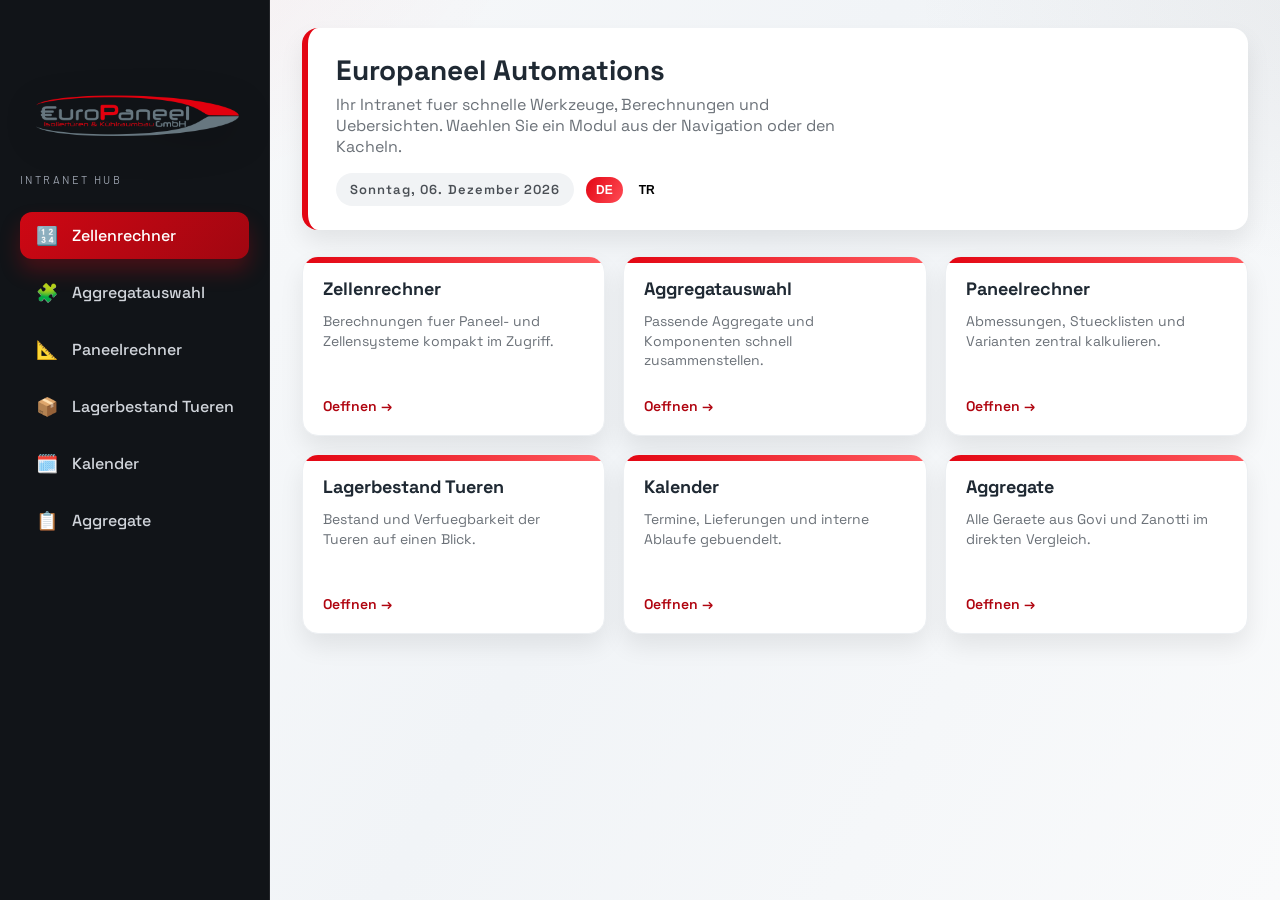
==== index.html @ 08177c03 "Update Turkish label for cold room" ====
<!DOCTYPE html>
<html lang="de">
<head>
  <meta charset="UTF-8" />
  <meta name="viewport" content="width=device-width, initial-scale=1.0" />
  <title>Europaneel Automations Intranet</title>
  <link rel="icon" type="image/png" href="logo.png" />
  <link rel="apple-touch-icon" href="logo.png" />
  <link href="https://fonts.googleapis.com/css2?family=Barlow:wght@300;400;500;600;700;800&family=Space+Grotesk:wght@400;500;600;700&display=swap" rel="stylesheet" />
  <style>
    :root {
      --red: #e30613;
      --red-dark: #b00510;
      --graphite: #4a4f55;
      --steel: #6b7178;
      --paper: #f6f7f9;
      --white: #ffffff;
      --shadow: 0 12px 24px rgba(0, 0, 0, 0.08);
      --radius: 16px;
    }

    * { box-sizing: border-box; }
    html, body { height: 100%; }
    body {
      margin: 0;
      font-family: "Space Grotesk", "Barlow", sans-serif;
      color: var(--graphite);
      background:
        radial-gradient(1200px 600px at -10% -10%, rgba(227, 6, 19, 0.08), transparent 55%),
        radial-gradient(900px 500px at 110% 0%, rgba(74, 79, 85, 0.08), transparent 55%),
        linear-gradient(120deg, #f9fafb 0%, #f1f4f7 50%, #f9fafb 100%);
      display: flex;
      overflow: hidden;
    }

    .shell {
      display: grid;
      grid-template-columns: 270px 1fr;
      width: 100%;
      height: 100%;
    }

    .sidebar {
      background: #111418;
      color: #d1d5db;
      padding: 28px 20px;
      display: flex;
      flex-direction: column;
      gap: 26px;
      position: relative;
      overflow-y: auto;
      border-right: 1px solid rgba(255, 255, 255, 0.08);
    }

    .brand {
      display: flex;
      flex-direction: column;
      gap: 14px;
      align-items: flex-start;
    }

    .brand img {
      max-width: 100%;
      height: auto;
      filter: drop-shadow(0 8px 18px rgba(0, 0, 0, 0.25));
    }

    .brand small {
      font-family: "Barlow", sans-serif;
      letter-spacing: 0.22em;
      text-transform: uppercase;
      color: #9ca3af;
      font-size: 11px;
    }

    .nav {
      display: flex;
      flex-direction: column;
      gap: 10px;
    }

    .nav .nav-link {
      all: unset;
      cursor: pointer;
      padding: 12px 14px;
      border-radius: 12px;
      display: flex;
      align-items: center;
      gap: 12px;
      background: transparent;
      transition: background 0.2s ease, color 0.2s ease, transform 0.2s ease;
      font-weight: 500;
    }

    .nav .nav-link:hover {
      background: rgba(255, 255, 255, 0.08);
      color: #f3f4f6;
      transform: translateX(4px);
    }

    .nav .nav-link.active {
      background: linear-gradient(135deg, rgba(227, 6, 19, 0.9), rgba(176, 5, 16, 0.9));
      color: #ffffff;
      box-shadow: 0 12px 20px rgba(227, 6, 19, 0.25);
    }

    .nav .icon {
      font-size: 18px;
      width: 26px;
      display: inline-flex;
      justify-content: center;
    }

    .main {
      padding: 28px 32px;
      overflow: auto;
      position: relative;
      animation: fadeIn 0.5s ease-out;
    }

    .hero {
      background: var(--white);
      padding: 24px 28px;
      border-radius: var(--radius);
      box-shadow: var(--shadow);
      display: flex;
      flex-wrap: wrap;
      justify-content: space-between;
      align-items: center;
      gap: 16px;
      border-left: 6px solid var(--red);
    }
    .hero-actions {
      display: flex;
      align-items: center;
      gap: 12px;
    }

    .hero h1 {
      margin: 0 0 6px;
      font-size: 28px;
      color: #1f2933;
    }

    .hero p {
      margin: 0;
      color: var(--steel);
      max-width: 540px;
    }

    .hero .date {
      background: #f1f3f5;
      padding: 8px 14px;
      border-radius: 999px;
      font-size: 13px;
      font-weight: 600;
      letter-spacing: 0.08em;
      color: var(--graphite);
    }
    .lang-switch {
      display: inline-flex;
      gap: 6px;
    }
    .lang-btn {
      border: 1px solid var(--border);
      background: #fff;
      border-radius: 999px;
      padding: 6px 10px;
      font-size: 12px;
      font-weight: 700;
      cursor: pointer;
    }
    .lang-btn.active {
      background: linear-gradient(120deg, var(--red), #ff4b55);
      color: #fff;
      border-color: transparent;
    }

    .grid {
      margin-top: 26px;
      display: grid;
      grid-template-columns: repeat(auto-fit, minmax(230px, 1fr));
      gap: 18px;
    }

    .card {
      background: var(--white);
      padding: 20px;
      border-radius: var(--radius);
      box-shadow: var(--shadow);
      border: 1px solid #eceff2;
      display: flex;
      flex-direction: column;
      gap: 12px;
      cursor: pointer;
      position: relative;
      overflow: hidden;
      min-height: 180px;
      animation: riseIn 0.5s ease-out forwards;
      opacity: 0;
      text-decoration: none;
      color: inherit;
    }

    .card:nth-child(1) { animation-delay: 0.05s; }
    .card:nth-child(2) { animation-delay: 0.12s; }
    .card:nth-child(3) { animation-delay: 0.19s; }
    .card:nth-child(4) { animation-delay: 0.26s; }
      .card:nth-child(5) { animation-delay: 0.33s; }
      .card:nth-child(6) { animation-delay: 0.4s; }

    .card::after {
      content: "";
      position: absolute;
      top: 0;
      left: 0;
      width: 100%;
      height: 6px;
      background: linear-gradient(90deg, var(--red), #ff5a5f);
    }

    .card h3 {
      margin: 0;
      color: #1f2933;
      font-size: 18px;
    }

    .card p {
      margin: 0;
      color: var(--steel);
      line-height: 1.4;
      font-size: 14px;
    }

    .card .cta {
      margin-top: auto;
      display: inline-flex;
      align-items: center;
      gap: 8px;
      color: var(--red-dark);
      font-weight: 600;
      font-size: 14px;
    }


    @keyframes fadeIn {
      from { opacity: 0; transform: translateY(10px); }
      to { opacity: 1; transform: translateY(0); }
    }

    @keyframes riseIn {
      from { opacity: 0; transform: translateY(12px); }
      to { opacity: 1; transform: translateY(0); }
    }

    @media (max-width: 900px) {
      .shell { grid-template-columns: 1fr; }
      .sidebar {
        flex-direction: row;
        flex-wrap: nowrap;
        align-items: center;
        gap: 12px;
        padding: 14px 16px;
        overflow-x: auto;
        border-right: none;
        border-bottom: 1px solid rgba(255, 255, 255, 0.08);
      }
      .brand {
        flex: 0 0 auto;
        min-width: 160px;
      }
      .brand img { max-height: 48px; }
      .nav {
        flex-direction: row;
        flex-wrap: nowrap;
        gap: 8px;
        overflow-x: auto;
      }
      .nav .nav-link {
        flex: 0 0 auto;
        padding: 10px 12px;
        border-radius: 999px;
        background: rgba(255, 255, 255, 0.05);
      }
      .main { padding: 16px; }
      .hero { padding: 18px; gap: 12px; }
      .hero h1 { font-size: 22px; }
      .hero-actions { width: 100%; justify-content: space-between; }
      .grid { gap: 14px; }
      .card { min-height: 160px; }
    }

    @media (max-width: 520px) {
      .sidebar { padding: 12px; }
      .brand small { display: none; }
      .hero-actions { flex-direction: column; align-items: flex-start; gap: 8px; }
      .lang-switch { width: 100%; }
      .lang-btn { flex: 1; text-align: center; }
      .card { padding: 16px; }
    }
  </style>
</head>
<body>
  <div class="shell">
    <aside class="sidebar">
      <div class="brand">
        <img src="logo.png" alt="Europaneel GmbH" />
        <small data-i18n="brand_subtitle">Intranet Hub</small>
      </div>
      <nav class="nav">
        <a class="nav-link active" href="zellenrechner.html">
          <span class="icon">🔢</span>
          <span data-i18n="nav_zellen">Zellenrechner</span>
        </a>
        <a class="nav-link" href="aggregatauswahl.html">
          <span class="icon">🧩</span>
          <span data-i18n="nav_aggr">Aggregatauswahl</span>
        </a>
        <a class="nav-link" href="paneelrechner.html">
          <span class="icon">📐</span>
          <span data-i18n="nav_paneel">Paneelrechner</span>
        </a>
        <a class="nav-link" href="lagerbestand_tueren.html">
          <span class="icon">📦</span>
          <span data-i18n="nav_lager">Lagerbestand Tueren</span>
        </a>
        <a class="nav-link" href="kalender.html">
          <span class="icon">🗓️</span>
          <span data-i18n="nav_kalender">Kalender</span>
        </a>
        <a class="nav-link" href="aggregate.html">
          <span class="icon">📋</span>
          <span data-i18n="nav_aggregate">Aggregate</span>
        </a>
      </nav>
    </aside>

    <main class="main">
      <section class="hero">
        <div>
          <h1 data-i18n="hero_title">Europaneel Automations</h1>
          <p data-i18n="hero_desc">Ihr Intranet fuer schnelle Werkzeuge, Berechnungen und Uebersichten. Waehlen Sie ein Modul aus der Navigation oder den Kacheln.</p>
        </div>
        <div class="hero-actions">
          <div class="date" id="today">--</div>
          <div class="lang-switch" role="group" aria-label="Sprache">
            <button class="lang-btn" data-lang="de">DE</button>
            <button class="lang-btn" data-lang="tr">TR</button>
          </div>
        </div>
      </section>

      <section class="grid">
        <a class="card" href="zellenrechner.html">
          <h3 data-i18n="card_zellen_title">Zellenrechner</h3>
          <p data-i18n="card_zellen_desc">Berechnungen fuer Paneel- und Zellensysteme kompakt im Zugriff.</p>
          <span class="cta" data-i18n="cta_open">Oeffnen →</span>
        </a>
        <a class="card" href="aggregatauswahl.html">
          <h3 data-i18n="card_aggr_title">Aggregatauswahl</h3>
          <p data-i18n="card_aggr_desc">Passende Aggregate und Komponenten schnell zusammenstellen.</p>
          <span class="cta" data-i18n="cta_open">Oeffnen →</span>
        </a>
        <a class="card" href="paneelrechner.html">
          <h3 data-i18n="card_paneel_title">Paneelrechner</h3>
          <p data-i18n="card_paneel_desc">Abmessungen, Stuecklisten und Varianten zentral kalkulieren.</p>
          <span class="cta" data-i18n="cta_open">Oeffnen →</span>
        </a>
        <a class="card" href="lagerbestand_tueren.html">
          <h3 data-i18n="card_lager_title">Lagerbestand Tueren</h3>
          <p data-i18n="card_lager_desc">Bestand und Verfuegbarkeit der Tueren auf einen Blick.</p>
          <span class="cta" data-i18n="cta_open">Oeffnen →</span>
        </a>
        <a class="card" href="kalender.html">
          <h3 data-i18n="card_kal_title">Kalender</h3>
          <p data-i18n="card_kal_desc">Termine, Lieferungen und interne Ablaufe gebuendelt.</p>
          <span class="cta" data-i18n="cta_open">Oeffnen →</span>
        </a>
        <a class="card" href="aggregate.html">
          <h3 data-i18n="card_all_title">Aggregate</h3>
          <p data-i18n="card_all_desc">Alle Geraete aus Govi und Zanotti im direkten Vergleich.</p>
          <span class="cta" data-i18n="cta_open">Oeffnen →</span>
        </a>
      </section>
    </main>
  </div>

  <script>
    const today = new Date();
    const format = today.toLocaleDateString("de-DE", {
      weekday: "long",
      day: "2-digit",
      month: "long",
      year: "numeric"
    });
    document.getElementById("today").textContent = format;

    const translations = {
      de: {
        title: "Europaneel Automations",
        brand_subtitle: "Intranet Hub",
        hero_title: "Europaneel Automations",
        hero_desc: "Ihr Intranet fuer schnelle Werkzeuge, Berechnungen und Uebersichten. Waehlen Sie ein Modul aus der Navigation oder den Kacheln.",
        nav_zellen: "Zellenrechner",
        nav_aggr: "Aggregatauswahl",
        nav_paneel: "Paneelrechner",
        nav_lager: "Lagerbestand Tueren",
        nav_kalender: "Kalender",
        nav_aggregate: "Aggregate",
        card_zellen_title: "Zellenrechner",
        card_zellen_desc: "Berechnungen fuer Paneel- und Zellensysteme kompakt im Zugriff.",
        card_aggr_title: "Aggregatauswahl",
        card_aggr_desc: "Passende Aggregate und Komponenten schnell zusammenstellen.",
        card_paneel_title: "Paneelrechner",
        card_paneel_desc: "Abmessungen, Stuecklisten und Varianten zentral kalkulieren.",
        card_lager_title: "Lagerbestand Tueren",
        card_lager_desc: "Bestand und Verfuegbarkeit der Tueren auf einen Blick.",
        card_kal_title: "Kalender",
        card_kal_desc: "Termine, Lieferungen und interne Ablaufe gebuendelt.",
        card_all_title: "Aggregate",
        card_all_desc: "Alle Geraete aus Govi und Zanotti im direkten Vergleich.",
        cta_open: "Oeffnen →"
      },
      tr: {
        title: "Europaneel Automations",
        brand_subtitle: "Intranet Merkezi",
        hero_title: "Europaneel Automations",
        hero_desc: "Hizli araclar, hesaplamalar ve genel bakislar icin intranet. Modulu menuden veya kartlardan secin.",
        nav_zellen: "Soguk Oda Hesaplama",
        nav_aggr: "Agrega Secimi",
        nav_paneel: "Panel Hesaplayici",
        nav_lager: "Kapi Stogu",
        nav_kalender: "Takvim",
        nav_aggregate: "Agregalar",
        card_zellen_title: "Soguk Oda Hesaplama",
        card_zellen_desc: "Panel ve hucre sistemleri icin hizli hesaplama.",
        card_aggr_title: "Agrega Secimi",
        card_aggr_desc: "Uygun agregalari ve bilesenleri hizlica secin.",
        card_paneel_title: "Panel Hesaplayici",
        card_paneel_desc: "Olculer, listeler ve varyantlar icin hesaplama.",
        card_lager_title: "Kapi Stogu",
        card_lager_desc: "Kapilarin stok ve uygunluk durumu.",
        card_kal_title: "Takvim",
        card_kal_desc: "Tarih, teslimat ve is akislari tek yerde.",
        card_all_title: "Agregalar",
        card_all_desc: "Govi ve Zanotti cihazlarinin karsilastirmasi.",
        cta_open: "Ac →"
      }
    };

    function applyLanguage(lang) {
      const dict = translations[lang] || translations.de;
      document.documentElement.lang = lang === "tr" ? "tr" : "de";
      document.title = dict.title;
      document.querySelectorAll("[data-i18n]").forEach((el) => {
        const key = el.getAttribute("data-i18n");
        if (dict[key]) el.textContent = dict[key];
      });
      document.querySelectorAll(".lang-btn").forEach((btn) => {
        btn.classList.toggle("active", btn.dataset.lang === lang);
      });
      localStorage.setItem("europaneel_lang", lang);
    }

    const savedLang = localStorage.getItem("europaneel_lang") || "de";
    applyLanguage(savedLang);
    document.querySelectorAll(".lang-btn").forEach((btn) => {
      btn.addEventListener("click", () => applyLanguage(btn.dataset.lang));
    });

  </script>
</body>
</html>
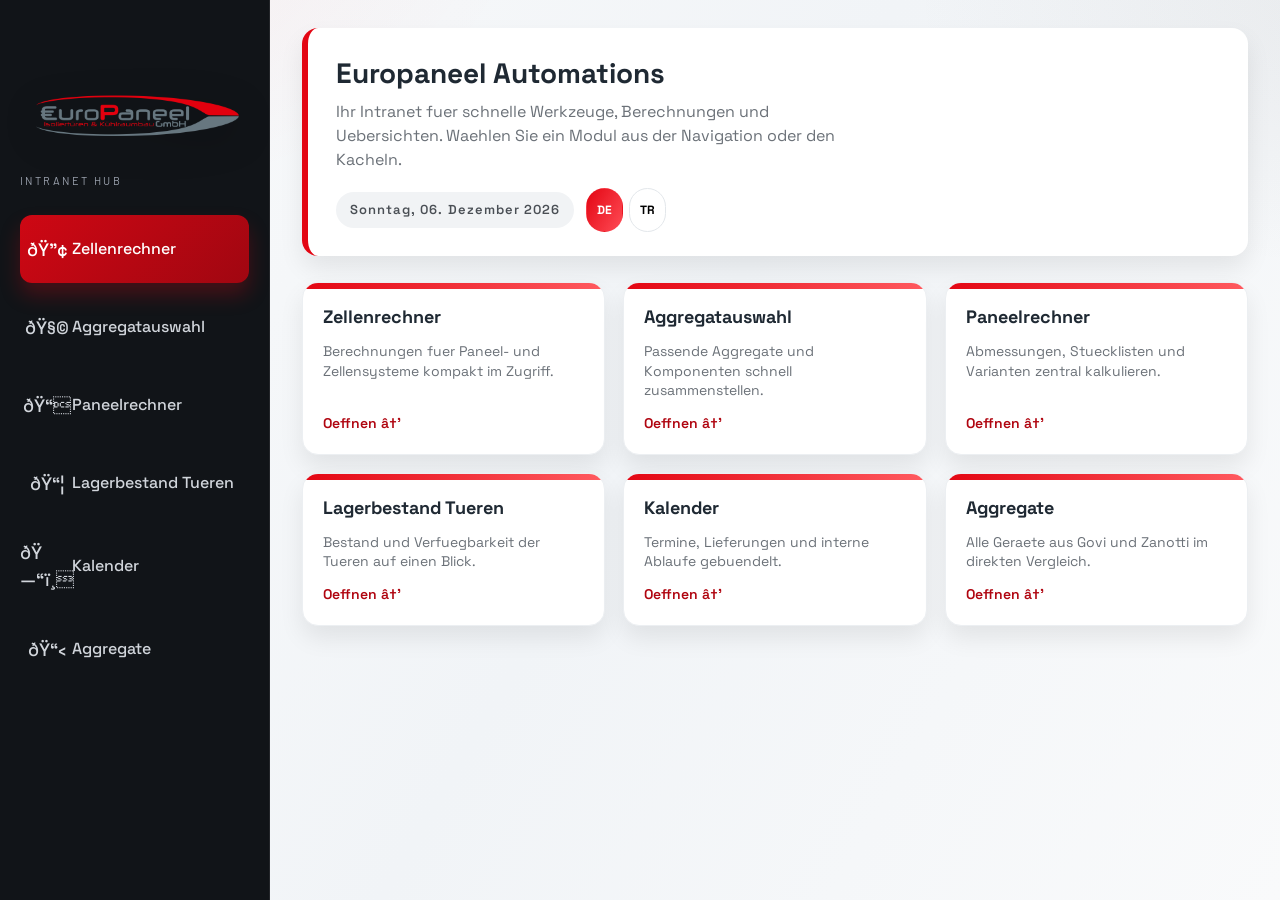
==== commit dc1cd9ba: "Improve mobile UI across pages" ====
--- a/index.html
+++ b/index.html
@@ -1,4 +1,4 @@
-<!DOCTYPE html>
+﻿<!DOCTYPE html>
 <html lang="de">
 <head>
   <meta charset="UTF-8" />
@@ -298,7 +298,36 @@
       .lang-btn { flex: 1; text-align: center; }
       .card { padding: 16px; }
     }
-  </style>
+  
+    /* mobile-modern */
+    :root {
+      --border: #e3e7eb;
+      --radius-lg: 20px;
+      --shadow-soft: 0 8px 20px rgba(15, 23, 42, 0.08);
+    }
+    body {
+      line-height: 1.5;
+      -webkit-font-smoothing: antialiased;
+      text-rendering: optimizeLegibility;
+    }
+    a, button { font-family: inherit; }
+    .nav .nav-link, .card, .lang-btn { min-height: 44px; }
+    @media (hover: none) {
+      .nav .nav-link:hover { transform: none; }
+      .card:hover { transform: none; }
+    }
+    @media (max-width: 900px) {
+      body { overflow: auto; }
+      .shell { height: auto; min-height: 100vh; }
+      .main { overflow: visible; }
+      .sidebar { position: sticky; top: 0; z-index: 5; backdrop-filter: blur(10px); }
+    }
+    @media (max-width: 720px) {
+      .hero { border-left: 0; border-top: 6px solid var(--red); }
+      .hero-actions { width: 100%; flex-wrap: wrap; }
+      .grid { grid-template-columns: 1fr; }
+      .card { min-height: auto; }
+    }  </style>
 </head>
 <body>
   <div class="shell">
@@ -309,27 +338,27 @@
       </div>
       <nav class="nav">
         <a class="nav-link active" href="zellenrechner.html">
-          <span class="icon">🔢</span>
+          <span class="icon">ðŸ”¢</span>
           <span data-i18n="nav_zellen">Zellenrechner</span>
         </a>
         <a class="nav-link" href="aggregatauswahl.html">
-          <span class="icon">🧩</span>
+          <span class="icon">ðŸ§©</span>
           <span data-i18n="nav_aggr">Aggregatauswahl</span>
         </a>
         <a class="nav-link" href="paneelrechner.html">
-          <span class="icon">📐</span>
+          <span class="icon">ðŸ“</span>
           <span data-i18n="nav_paneel">Paneelrechner</span>
         </a>
         <a class="nav-link" href="lagerbestand_tueren.html">
-          <span class="icon">📦</span>
+          <span class="icon">ðŸ“¦</span>
           <span data-i18n="nav_lager">Lagerbestand Tueren</span>
         </a>
         <a class="nav-link" href="kalender.html">
-          <span class="icon">🗓️</span>
+          <span class="icon">ðŸ—“ï¸</span>
           <span data-i18n="nav_kalender">Kalender</span>
         </a>
         <a class="nav-link" href="aggregate.html">
-          <span class="icon">📋</span>
+          <span class="icon">ðŸ“‹</span>
           <span data-i18n="nav_aggregate">Aggregate</span>
         </a>
       </nav>
@@ -354,32 +383,32 @@
         <a class="card" href="zellenrechner.html">
           <h3 data-i18n="card_zellen_title">Zellenrechner</h3>
           <p data-i18n="card_zellen_desc">Berechnungen fuer Paneel- und Zellensysteme kompakt im Zugriff.</p>
-          <span class="cta" data-i18n="cta_open">Oeffnen →</span>
+          <span class="cta" data-i18n="cta_open">Oeffnen â†’</span>
         </a>
         <a class="card" href="aggregatauswahl.html">
           <h3 data-i18n="card_aggr_title">Aggregatauswahl</h3>
           <p data-i18n="card_aggr_desc">Passende Aggregate und Komponenten schnell zusammenstellen.</p>
-          <span class="cta" data-i18n="cta_open">Oeffnen →</span>
+          <span class="cta" data-i18n="cta_open">Oeffnen â†’</span>
         </a>
         <a class="card" href="paneelrechner.html">
           <h3 data-i18n="card_paneel_title">Paneelrechner</h3>
           <p data-i18n="card_paneel_desc">Abmessungen, Stuecklisten und Varianten zentral kalkulieren.</p>
-          <span class="cta" data-i18n="cta_open">Oeffnen →</span>
+          <span class="cta" data-i18n="cta_open">Oeffnen â†’</span>
         </a>
         <a class="card" href="lagerbestand_tueren.html">
           <h3 data-i18n="card_lager_title">Lagerbestand Tueren</h3>
           <p data-i18n="card_lager_desc">Bestand und Verfuegbarkeit der Tueren auf einen Blick.</p>
-          <span class="cta" data-i18n="cta_open">Oeffnen →</span>
+          <span class="cta" data-i18n="cta_open">Oeffnen â†’</span>
         </a>
         <a class="card" href="kalender.html">
           <h3 data-i18n="card_kal_title">Kalender</h3>
           <p data-i18n="card_kal_desc">Termine, Lieferungen und interne Ablaufe gebuendelt.</p>
-          <span class="cta" data-i18n="cta_open">Oeffnen →</span>
+          <span class="cta" data-i18n="cta_open">Oeffnen â†’</span>
         </a>
         <a class="card" href="aggregate.html">
           <h3 data-i18n="card_all_title">Aggregate</h3>
           <p data-i18n="card_all_desc">Alle Geraete aus Govi und Zanotti im direkten Vergleich.</p>
-          <span class="cta" data-i18n="cta_open">Oeffnen →</span>
+          <span class="cta" data-i18n="cta_open">Oeffnen â†’</span>
         </a>
       </section>
     </main>
@@ -419,7 +448,7 @@
         card_kal_desc: "Termine, Lieferungen und interne Ablaufe gebuendelt.",
         card_all_title: "Aggregate",
         card_all_desc: "Alle Geraete aus Govi und Zanotti im direkten Vergleich.",
-        cta_open: "Oeffnen →"
+        cta_open: "Oeffnen â†’"
       },
       tr: {
         title: "Europaneel Automations",
@@ -444,7 +473,7 @@
         card_kal_desc: "Tarih, teslimat ve is akislari tek yerde.",
         card_all_title: "Agregalar",
         card_all_desc: "Govi ve Zanotti cihazlarinin karsilastirmasi.",
-        cta_open: "Ac →"
+        cta_open: "Ac â†’"
       }
     };
 
@@ -471,3 +500,4 @@
   </script>
 </body>
 </html>
+
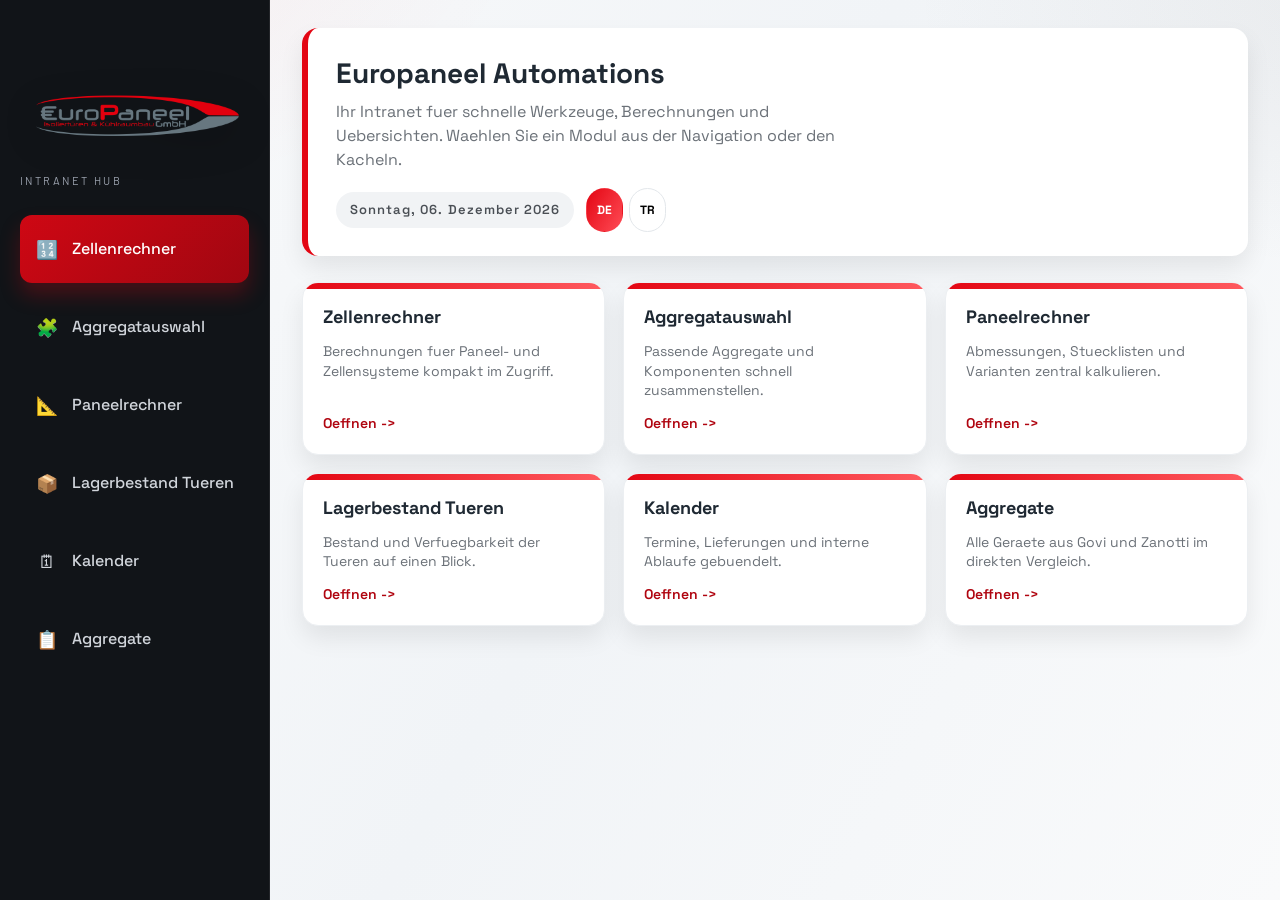
==== commit 9c426b3b: "Fix broken characters and icons" ====
--- a/index.html
+++ b/index.html
@@ -338,27 +338,27 @@
       </div>
       <nav class="nav">
         <a class="nav-link active" href="zellenrechner.html">
-          <span class="icon">ðŸ”¢</span>
+          <span class="icon">&#128290;</span>
           <span data-i18n="nav_zellen">Zellenrechner</span>
         </a>
         <a class="nav-link" href="aggregatauswahl.html">
-          <span class="icon">ðŸ§©</span>
+          <span class="icon">&#129513;</span>
           <span data-i18n="nav_aggr">Aggregatauswahl</span>
         </a>
         <a class="nav-link" href="paneelrechner.html">
-          <span class="icon">ðŸ“</span>
+          <span class="icon">&#128208;</span>
           <span data-i18n="nav_paneel">Paneelrechner</span>
         </a>
         <a class="nav-link" href="lagerbestand_tueren.html">
-          <span class="icon">ðŸ“¦</span>
+          <span class="icon">&#128230;</span>
           <span data-i18n="nav_lager">Lagerbestand Tueren</span>
         </a>
         <a class="nav-link" href="kalender.html">
-          <span class="icon">ðŸ—“ï¸</span>
+          <span class="icon">&#128467;</span>
           <span data-i18n="nav_kalender">Kalender</span>
         </a>
         <a class="nav-link" href="aggregate.html">
-          <span class="icon">ðŸ“‹</span>
+          <span class="icon">&#128203;</span>
           <span data-i18n="nav_aggregate">Aggregate</span>
         </a>
       </nav>
@@ -383,32 +383,32 @@
         <a class="card" href="zellenrechner.html">
           <h3 data-i18n="card_zellen_title">Zellenrechner</h3>
           <p data-i18n="card_zellen_desc">Berechnungen fuer Paneel- und Zellensysteme kompakt im Zugriff.</p>
-          <span class="cta" data-i18n="cta_open">Oeffnen â†’</span>
+          <span class="cta" data-i18n="cta_open">Oeffnen -></span>
         </a>
         <a class="card" href="aggregatauswahl.html">
           <h3 data-i18n="card_aggr_title">Aggregatauswahl</h3>
           <p data-i18n="card_aggr_desc">Passende Aggregate und Komponenten schnell zusammenstellen.</p>
-          <span class="cta" data-i18n="cta_open">Oeffnen â†’</span>
+          <span class="cta" data-i18n="cta_open">Oeffnen -></span>
         </a>
         <a class="card" href="paneelrechner.html">
           <h3 data-i18n="card_paneel_title">Paneelrechner</h3>
           <p data-i18n="card_paneel_desc">Abmessungen, Stuecklisten und Varianten zentral kalkulieren.</p>
-          <span class="cta" data-i18n="cta_open">Oeffnen â†’</span>
+          <span class="cta" data-i18n="cta_open">Oeffnen -></span>
         </a>
         <a class="card" href="lagerbestand_tueren.html">
           <h3 data-i18n="card_lager_title">Lagerbestand Tueren</h3>
           <p data-i18n="card_lager_desc">Bestand und Verfuegbarkeit der Tueren auf einen Blick.</p>
-          <span class="cta" data-i18n="cta_open">Oeffnen â†’</span>
+          <span class="cta" data-i18n="cta_open">Oeffnen -></span>
         </a>
         <a class="card" href="kalender.html">
           <h3 data-i18n="card_kal_title">Kalender</h3>
           <p data-i18n="card_kal_desc">Termine, Lieferungen und interne Ablaufe gebuendelt.</p>
-          <span class="cta" data-i18n="cta_open">Oeffnen â†’</span>
+          <span class="cta" data-i18n="cta_open">Oeffnen -></span>
         </a>
         <a class="card" href="aggregate.html">
           <h3 data-i18n="card_all_title">Aggregate</h3>
           <p data-i18n="card_all_desc">Alle Geraete aus Govi und Zanotti im direkten Vergleich.</p>
-          <span class="cta" data-i18n="cta_open">Oeffnen â†’</span>
+          <span class="cta" data-i18n="cta_open">Oeffnen -></span>
         </a>
       </section>
     </main>
@@ -448,7 +448,7 @@
         card_kal_desc: "Termine, Lieferungen und interne Ablaufe gebuendelt.",
         card_all_title: "Aggregate",
         card_all_desc: "Alle Geraete aus Govi und Zanotti im direkten Vergleich.",
-        cta_open: "Oeffnen â†’"
+        cta_open: "Oeffnen ->"
       },
       tr: {
         title: "Europaneel Automations",
@@ -473,7 +473,7 @@
         card_kal_desc: "Tarih, teslimat ve is akislari tek yerde.",
         card_all_title: "Agregalar",
         card_all_desc: "Govi ve Zanotti cihazlarinin karsilastirmasi.",
-        cta_open: "Ac â†’"
+        cta_open: "Ac ->"
       }
     };
 
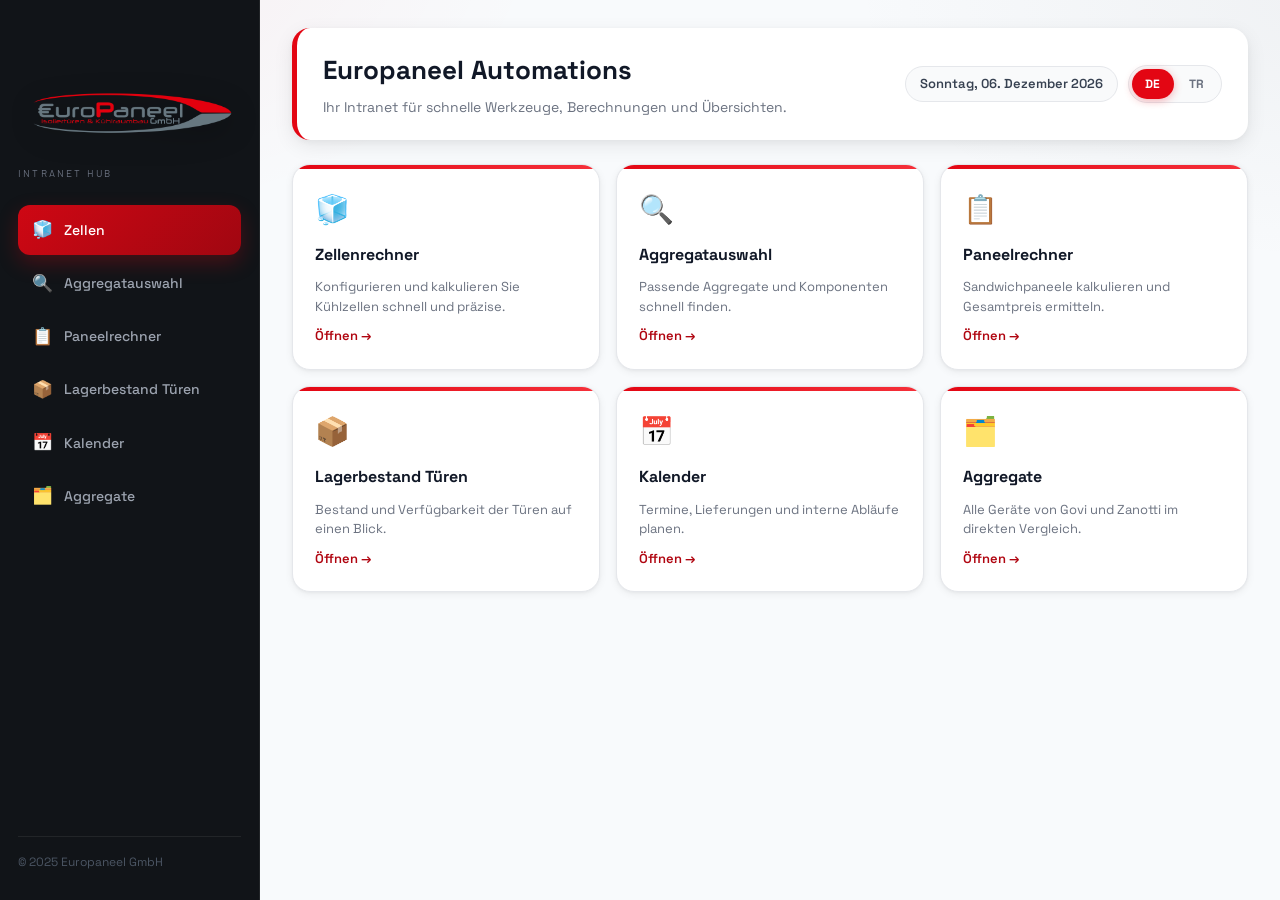
==== commit 61cd54a0: "Redesign: shared stylesheet, mobile bottom nav, real calendar & inventory - Add style.css as shared " ====
--- a/index.html
+++ b/index.html
@@ -1,503 +1,352 @@
-﻿<!DOCTYPE html>
+<!DOCTYPE html>
 <html lang="de">
 <head>
   <meta charset="UTF-8" />
   <meta name="viewport" content="width=device-width, initial-scale=1.0" />
-  <title>Europaneel Automations Intranet</title>
+  <title>Europaneel Automations</title>
   <link rel="icon" type="image/png" href="logo.png" />
   <link rel="apple-touch-icon" href="logo.png" />
-  <link href="https://fonts.googleapis.com/css2?family=Barlow:wght@300;400;500;600;700;800&family=Space+Grotesk:wght@400;500;600;700&display=swap" rel="stylesheet" />
+  <link rel="stylesheet" href="style.css" />
   <style>
-    :root {
-      --red: #e30613;
-      --red-dark: #b00510;
-      --graphite: #4a4f55;
-      --steel: #6b7178;
-      --paper: #f6f7f9;
-      --white: #ffffff;
-      --shadow: 0 12px 24px rgba(0, 0, 0, 0.08);
-      --radius: 16px;
-    }
-
-    * { box-sizing: border-box; }
-    html, body { height: 100%; }
-    body {
-      margin: 0;
-      font-family: "Space Grotesk", "Barlow", sans-serif;
-      color: var(--graphite);
-      background:
-        radial-gradient(1200px 600px at -10% -10%, rgba(227, 6, 19, 0.08), transparent 55%),
-        radial-gradient(900px 500px at 110% 0%, rgba(74, 79, 85, 0.08), transparent 55%),
-        linear-gradient(120deg, #f9fafb 0%, #f1f4f7 50%, #f9fafb 100%);
-      display: flex;
-      overflow: hidden;
+    html, body { height: 100%; overflow: hidden; }
+
+    @media (max-width: 768px) {
+      html, body { overflow: auto; }
     }
 
     .shell {
       display: grid;
-      grid-template-columns: 270px 1fr;
+      grid-template-columns: var(--sidebar-w) 1fr;
+      height: 100vh;
       width: 100%;
-      height: 100%;
-    }
-
+    }
+
+    /* ── Sidebar ── */
     .sidebar {
       background: #111418;
       color: #d1d5db;
-      padding: 28px 20px;
       display: flex;
       flex-direction: column;
-      gap: 26px;
-      position: relative;
+      gap: 24px;
+      padding: 28px 18px;
       overflow-y: auto;
-      border-right: 1px solid rgba(255, 255, 255, 0.08);
-    }
-
-    .brand {
-      display: flex;
-      flex-direction: column;
-      gap: 14px;
-      align-items: flex-start;
-    }
-
-    .brand img {
-      max-width: 100%;
-      height: auto;
-      filter: drop-shadow(0 8px 18px rgba(0, 0, 0, 0.25));
-    }
-
+      border-right: 1px solid rgba(255,255,255,0.07);
+    }
+    .brand { display: flex; flex-direction: column; gap: 10px; }
+    .brand img { max-width: 100%; height: auto; filter: drop-shadow(0 6px 14px rgba(0,0,0,0.3)); }
     .brand small {
       font-family: "Barlow", sans-serif;
       letter-spacing: 0.22em;
       text-transform: uppercase;
-      color: #9ca3af;
-      font-size: 11px;
-    }
-
-    .nav {
-      display: flex;
-      flex-direction: column;
-      gap: 10px;
-    }
-
-    .nav .nav-link {
-      all: unset;
-      cursor: pointer;
-      padding: 12px 14px;
-      border-radius: 12px;
+      color: #6b7280;
+      font-size: 10px;
+    }
+    .sidebar-nav { display: flex; flex-direction: column; gap: 4px; }
+    .nav-link {
       display: flex;
       align-items: center;
-      gap: 12px;
-      background: transparent;
-      transition: background 0.2s ease, color 0.2s ease, transform 0.2s ease;
+      gap: 11px;
+      padding: 11px 13px;
+      border-radius: 12px;
+      color: #9ca3af;
+      font-size: 14px;
       font-weight: 500;
-    }
-
-    .nav .nav-link:hover {
-      background: rgba(255, 255, 255, 0.08);
-      color: #f3f4f6;
-      transform: translateX(4px);
-    }
-
-    .nav .nav-link.active {
-      background: linear-gradient(135deg, rgba(227, 6, 19, 0.9), rgba(176, 5, 16, 0.9));
-      color: #ffffff;
-      box-shadow: 0 12px 20px rgba(227, 6, 19, 0.25);
-    }
-
-    .nav .icon {
-      font-size: 18px;
-      width: 26px;
-      display: inline-flex;
-      justify-content: center;
-    }
-
-    .main {
-      padding: 28px 32px;
-      overflow: auto;
-      position: relative;
-      animation: fadeIn 0.5s ease-out;
-    }
-
+      text-decoration: none;
+      transition: all 0.18s ease;
+    }
+    .nav-link:hover { background: rgba(255,255,255,0.07); color: #f3f4f6; }
+    .nav-link.active {
+      background: linear-gradient(135deg, rgba(227,6,19,0.9), rgba(176,5,16,0.9));
+      color: #fff;
+      box-shadow: 0 8px 20px rgba(227,6,19,0.25);
+    }
+    .nav-link .icon { font-size: 17px; width: 22px; display: inline-flex; justify-content: center; flex-shrink: 0; }
+    .sidebar-footer {
+      margin-top: auto;
+      padding-top: 16px;
+      border-top: 1px solid rgba(255,255,255,0.07);
+      font-size: 12px;
+      color: #4b5563;
+    }
+
+    /* ── Main area ── */
+    .main { overflow-y: auto; padding: 28px 32px 40px; }
+
+    /* ── Hero bar ── */
     .hero {
       background: var(--white);
-      padding: 24px 28px;
-      border-radius: var(--radius);
-      box-shadow: var(--shadow);
+      padding: 22px 26px;
+      border-radius: var(--radius-lg);
+      box-shadow: var(--shadow-md);
+      border-left: 5px solid var(--red);
       display: flex;
       flex-wrap: wrap;
       justify-content: space-between;
       align-items: center;
-      gap: 16px;
-      border-left: 6px solid var(--red);
-    }
-    .hero-actions {
-      display: flex;
-      align-items: center;
-      gap: 12px;
-    }
-
-    .hero h1 {
-      margin: 0 0 6px;
-      font-size: 28px;
-      color: #1f2933;
-    }
-
-    .hero p {
-      margin: 0;
-      color: var(--steel);
-      max-width: 540px;
-    }
-
-    .hero .date {
-      background: #f1f3f5;
-      padding: 8px 14px;
-      border-radius: 999px;
+      gap: 14px;
+      margin-bottom: 24px;
+      animation: fadeUp 0.4s ease-out both;
+    }
+    .hero h1 { margin: 0 0 4px; font-size: 26px; color: var(--ink); }
+    .hero p { margin: 0; color: var(--steel); max-width: 500px; font-size: 14px; }
+    .hero-meta { display: flex; align-items: center; gap: 10px; flex-wrap: wrap; }
+    .date-pill {
+      background: var(--paper);
+      border: 1px solid var(--border);
+      padding: 7px 14px;
+      border-radius: var(--radius-pill);
       font-size: 13px;
       font-weight: 600;
-      letter-spacing: 0.08em;
       color: var(--graphite);
-    }
-    .lang-switch {
-      display: inline-flex;
-      gap: 6px;
-    }
-    .lang-btn {
+      white-space: nowrap;
+    }
+
+    /* ── Cards grid ── */
+    .grid {
+      display: grid;
+      grid-template-columns: repeat(auto-fill, minmax(240px, 1fr));
+      gap: 16px;
+    }
+    .module-card {
+      background: var(--white);
+      border-radius: var(--radius-lg);
       border: 1px solid var(--border);
-      background: #fff;
-      border-radius: 999px;
-      padding: 6px 10px;
-      font-size: 12px;
-      font-weight: 700;
-      cursor: pointer;
-    }
-    .lang-btn.active {
-      background: linear-gradient(120deg, var(--red), #ff4b55);
-      color: #fff;
-      border-color: transparent;
-    }
-
-    .grid {
-      margin-top: 26px;
-      display: grid;
-      grid-template-columns: repeat(auto-fit, minmax(230px, 1fr));
-      gap: 18px;
-    }
-
-    .card {
-      background: var(--white);
-      padding: 20px;
-      border-radius: var(--radius);
       box-shadow: var(--shadow);
-      border: 1px solid #eceff2;
+      padding: 22px;
       display: flex;
       flex-direction: column;
-      gap: 12px;
-      cursor: pointer;
+      gap: 10px;
+      text-decoration: none;
+      color: inherit;
       position: relative;
       overflow: hidden;
-      min-height: 180px;
-      animation: riseIn 0.5s ease-out forwards;
-      opacity: 0;
-      text-decoration: none;
-      color: inherit;
-    }
-
-    .card:nth-child(1) { animation-delay: 0.05s; }
-    .card:nth-child(2) { animation-delay: 0.12s; }
-    .card:nth-child(3) { animation-delay: 0.19s; }
-    .card:nth-child(4) { animation-delay: 0.26s; }
-      .card:nth-child(5) { animation-delay: 0.33s; }
-      .card:nth-child(6) { animation-delay: 0.4s; }
-
-    .card::after {
+      transition: transform 0.2s ease, box-shadow 0.2s ease;
+      animation: fadeUp 0.4s ease-out both;
+    }
+    .module-card::before {
       content: "";
       position: absolute;
-      top: 0;
-      left: 0;
-      width: 100%;
-      height: 6px;
-      background: linear-gradient(90deg, var(--red), #ff5a5f);
-    }
-
-    .card h3 {
-      margin: 0;
-      color: #1f2933;
-      font-size: 18px;
-    }
-
-    .card p {
-      margin: 0;
-      color: var(--steel);
-      line-height: 1.4;
-      font-size: 14px;
-    }
-
-    .card .cta {
+      top: 0; left: 0; right: 0;
+      height: 4px;
+      background: linear-gradient(90deg, var(--red), #f5303a);
+    }
+    .module-card:hover { transform: translateY(-3px); box-shadow: var(--shadow-md); }
+    .module-card:nth-child(1) { animation-delay: 0.04s; }
+    .module-card:nth-child(2) { animation-delay: 0.09s; }
+    .module-card:nth-child(3) { animation-delay: 0.14s; }
+    .module-card:nth-child(4) { animation-delay: 0.19s; }
+    .module-card:nth-child(5) { animation-delay: 0.24s; }
+    .module-card:nth-child(6) { animation-delay: 0.29s; }
+    .module-card .m-icon { font-size: 28px; }
+    .module-card h3 { margin: 0; font-size: 16px; font-weight: 700; color: var(--ink); }
+    .module-card p { margin: 0; font-size: 13px; color: var(--steel); line-height: 1.5; }
+    .module-card .cta {
       margin-top: auto;
       display: inline-flex;
       align-items: center;
-      gap: 8px;
+      gap: 5px;
       color: var(--red-dark);
       font-weight: 600;
-      font-size: 14px;
-    }
-
-
-    @keyframes fadeIn {
-      from { opacity: 0; transform: translateY(10px); }
-      to { opacity: 1; transform: translateY(0); }
-    }
-
-    @keyframes riseIn {
-      from { opacity: 0; transform: translateY(12px); }
-      to { opacity: 1; transform: translateY(0); }
-    }
-
-    @media (max-width: 900px) {
-      .shell { grid-template-columns: 1fr; }
-      .sidebar {
-        flex-direction: row;
-        flex-wrap: nowrap;
-        align-items: center;
-        gap: 12px;
-        padding: 14px 16px;
-        overflow-x: auto;
-        border-right: none;
-        border-bottom: 1px solid rgba(255, 255, 255, 0.08);
-      }
-      .brand {
-        flex: 0 0 auto;
-        min-width: 160px;
-      }
-      .brand img { max-height: 48px; }
-      .nav {
-        flex-direction: row;
-        flex-wrap: nowrap;
-        gap: 8px;
-        overflow-x: auto;
-      }
-      .nav .nav-link {
-        flex: 0 0 auto;
-        padding: 10px 12px;
-        border-radius: 999px;
-        background: rgba(255, 255, 255, 0.05);
-      }
-      .main { padding: 16px; }
-      .hero { padding: 18px; gap: 12px; }
-      .hero h1 { font-size: 22px; }
-      .hero-actions { width: 100%; justify-content: space-between; }
-      .grid { gap: 14px; }
-      .card { min-height: 160px; }
-    }
-
-    @media (max-width: 520px) {
-      .sidebar { padding: 12px; }
-      .brand small { display: none; }
-      .hero-actions { flex-direction: column; align-items: flex-start; gap: 8px; }
-      .lang-switch { width: 100%; }
-      .lang-btn { flex: 1; text-align: center; }
-      .card { padding: 16px; }
-    }
-  
-    /* mobile-modern */
-    :root {
-      --border: #e3e7eb;
-      --radius-lg: 20px;
-      --shadow-soft: 0 8px 20px rgba(15, 23, 42, 0.08);
-    }
-    body {
-      line-height: 1.5;
-      -webkit-font-smoothing: antialiased;
-      text-rendering: optimizeLegibility;
-    }
-    a, button { font-family: inherit; }
-    .nav .nav-link, .card, .lang-btn { min-height: 44px; }
+      font-size: 13px;
+    }
+
+    /* ── Mobile overrides ── */
+    @media (max-width: 768px) {
+      .shell { grid-template-columns: 1fr; height: auto; min-height: 100vh; }
+      .sidebar { display: none; }
+      .main { padding: 16px 16px calc(var(--nav-h) + 24px); }
+      .hero { border-left: none; border-top: 5px solid var(--red); border-radius: var(--radius); padding: 18px; }
+      .hero h1 { font-size: 20px; }
+      .hero-meta { width: 100%; justify-content: space-between; }
+      .grid { grid-template-columns: 1fr 1fr; gap: 12px; }
+      .module-card { padding: 16px; }
+      .module-card p { display: none; }
+    }
+    @media (max-width: 400px) {
+      .grid { grid-template-columns: 1fr; }
+    }
     @media (hover: none) {
-      .nav .nav-link:hover { transform: none; }
-      .card:hover { transform: none; }
-    }
-    @media (max-width: 900px) {
-      body { overflow: auto; }
-      .shell { height: auto; min-height: 100vh; }
-      .main { overflow: visible; }
-      .sidebar { position: sticky; top: 0; z-index: 5; backdrop-filter: blur(10px); }
-    }
-    @media (max-width: 720px) {
-      .hero { border-left: 0; border-top: 6px solid var(--red); }
-      .hero-actions { width: 100%; flex-wrap: wrap; }
-      .grid { grid-template-columns: 1fr; }
-      .card { min-height: auto; }
-    }  </style>
+      .module-card:hover { transform: none; }
+    }
+  </style>
 </head>
 <body>
   <div class="shell">
     <aside class="sidebar">
       <div class="brand">
         <img src="logo.png" alt="Europaneel GmbH" />
-        <small data-i18n="brand_subtitle">Intranet Hub</small>
+        <small data-i18n="brand_sub">Intranet Hub</small>
       </div>
-      <nav class="nav">
+      <nav class="sidebar-nav">
         <a class="nav-link active" href="zellenrechner.html">
-          <span class="icon">&#128290;</span>
+          <span class="icon">🧊</span>
           <span data-i18n="nav_zellen">Zellenrechner</span>
         </a>
         <a class="nav-link" href="aggregatauswahl.html">
-          <span class="icon">&#129513;</span>
+          <span class="icon">🔍</span>
           <span data-i18n="nav_aggr">Aggregatauswahl</span>
         </a>
         <a class="nav-link" href="paneelrechner.html">
-          <span class="icon">&#128208;</span>
+          <span class="icon">📋</span>
           <span data-i18n="nav_paneel">Paneelrechner</span>
         </a>
         <a class="nav-link" href="lagerbestand_tueren.html">
-          <span class="icon">&#128230;</span>
-          <span data-i18n="nav_lager">Lagerbestand Tueren</span>
+          <span class="icon">📦</span>
+          <span data-i18n="nav_lager">Lagerbestand Türen</span>
         </a>
         <a class="nav-link" href="kalender.html">
-          <span class="icon">&#128467;</span>
-          <span data-i18n="nav_kalender">Kalender</span>
+          <span class="icon">📅</span>
+          <span data-i18n="nav_kal">Kalender</span>
         </a>
         <a class="nav-link" href="aggregate.html">
-          <span class="icon">&#128203;</span>
+          <span class="icon">🗂️</span>
           <span data-i18n="nav_aggregate">Aggregate</span>
         </a>
       </nav>
+      <div class="sidebar-footer">© 2025 Europaneel GmbH</div>
     </aside>
 
     <main class="main">
-      <section class="hero">
+      <div class="hero">
         <div>
           <h1 data-i18n="hero_title">Europaneel Automations</h1>
-          <p data-i18n="hero_desc">Ihr Intranet fuer schnelle Werkzeuge, Berechnungen und Uebersichten. Waehlen Sie ein Modul aus der Navigation oder den Kacheln.</p>
+          <p data-i18n="hero_desc">Ihr Intranet für schnelle Werkzeuge, Berechnungen und Übersichten.</p>
         </div>
-        <div class="hero-actions">
-          <div class="date" id="today">--</div>
+        <div class="hero-meta">
+          <div class="date-pill" id="today">--</div>
           <div class="lang-switch" role="group" aria-label="Sprache">
             <button class="lang-btn" data-lang="de">DE</button>
             <button class="lang-btn" data-lang="tr">TR</button>
           </div>
         </div>
-      </section>
-
-      <section class="grid">
-        <a class="card" href="zellenrechner.html">
-          <h3 data-i18n="card_zellen_title">Zellenrechner</h3>
-          <p data-i18n="card_zellen_desc">Berechnungen fuer Paneel- und Zellensysteme kompakt im Zugriff.</p>
-          <span class="cta" data-i18n="cta_open">Oeffnen -></span>
-        </a>
-        <a class="card" href="aggregatauswahl.html">
-          <h3 data-i18n="card_aggr_title">Aggregatauswahl</h3>
-          <p data-i18n="card_aggr_desc">Passende Aggregate und Komponenten schnell zusammenstellen.</p>
-          <span class="cta" data-i18n="cta_open">Oeffnen -></span>
-        </a>
-        <a class="card" href="paneelrechner.html">
-          <h3 data-i18n="card_paneel_title">Paneelrechner</h3>
-          <p data-i18n="card_paneel_desc">Abmessungen, Stuecklisten und Varianten zentral kalkulieren.</p>
-          <span class="cta" data-i18n="cta_open">Oeffnen -></span>
-        </a>
-        <a class="card" href="lagerbestand_tueren.html">
-          <h3 data-i18n="card_lager_title">Lagerbestand Tueren</h3>
-          <p data-i18n="card_lager_desc">Bestand und Verfuegbarkeit der Tueren auf einen Blick.</p>
-          <span class="cta" data-i18n="cta_open">Oeffnen -></span>
-        </a>
-        <a class="card" href="kalender.html">
-          <h3 data-i18n="card_kal_title">Kalender</h3>
-          <p data-i18n="card_kal_desc">Termine, Lieferungen und interne Ablaufe gebuendelt.</p>
-          <span class="cta" data-i18n="cta_open">Oeffnen -></span>
-        </a>
-        <a class="card" href="aggregate.html">
-          <h3 data-i18n="card_all_title">Aggregate</h3>
-          <p data-i18n="card_all_desc">Alle Geraete aus Govi und Zanotti im direkten Vergleich.</p>
-          <span class="cta" data-i18n="cta_open">Oeffnen -></span>
-        </a>
-      </section>
+      </div>
+
+      <div class="grid">
+        <a class="module-card" href="zellenrechner.html">
+          <div class="m-icon">🧊</div>
+          <h3 data-i18n="c_zellen">Zellenrechner</h3>
+          <p data-i18n="cd_zellen">Konfigurieren und kalkulieren Sie Kühlzellen schnell und präzise.</p>
+          <span class="cta" data-i18n="cta">Öffnen →</span>
+        </a>
+        <a class="module-card" href="aggregatauswahl.html">
+          <div class="m-icon">🔍</div>
+          <h3 data-i18n="c_aggr">Aggregatauswahl</h3>
+          <p data-i18n="cd_aggr">Passende Aggregate und Komponenten schnell finden.</p>
+          <span class="cta" data-i18n="cta">Öffnen →</span>
+        </a>
+        <a class="module-card" href="paneelrechner.html">
+          <div class="m-icon">📋</div>
+          <h3 data-i18n="c_paneel">Paneelrechner</h3>
+          <p data-i18n="cd_paneel">Sandwichpaneele kalkulieren und Gesamtpreis ermitteln.</p>
+          <span class="cta" data-i18n="cta">Öffnen →</span>
+        </a>
+        <a class="module-card" href="lagerbestand_tueren.html">
+          <div class="m-icon">📦</div>
+          <h3 data-i18n="c_lager">Lagerbestand Türen</h3>
+          <p data-i18n="cd_lager">Bestand und Verfügbarkeit der Türen auf einen Blick.</p>
+          <span class="cta" data-i18n="cta">Öffnen →</span>
+        </a>
+        <a class="module-card" href="kalender.html">
+          <div class="m-icon">📅</div>
+          <h3 data-i18n="c_kal">Kalender</h3>
+          <p data-i18n="cd_kal">Termine, Lieferungen und interne Abläufe planen.</p>
+          <span class="cta" data-i18n="cta">Öffnen →</span>
+        </a>
+        <a class="module-card" href="aggregate.html">
+          <div class="m-icon">🗂️</div>
+          <h3 data-i18n="c_all">Aggregate</h3>
+          <p data-i18n="cd_all">Alle Geräte von Govi und Zanotti im direkten Vergleich.</p>
+          <span class="cta" data-i18n="cta">Öffnen →</span>
+        </a>
+      </div>
     </main>
   </div>
 
+  <!-- Mobile bottom nav -->
+  <nav class="bottom-nav" aria-label="Navigation">
+    <div class="bottom-nav-inner">
+      <a class="bottom-nav-item" href="zellenrechner.html">
+        <span class="nav-icon">🧊</span>
+        <span data-i18n="nav_zellen">Zellen</span>
+      </a>
+      <a class="bottom-nav-item" href="aggregatauswahl.html">
+        <span class="nav-icon">🔍</span>
+        <span data-i18n="nav_aggr_s">Agregat</span>
+      </a>
+      <a class="bottom-nav-item" href="paneelrechner.html">
+        <span class="nav-icon">📋</span>
+        <span data-i18n="nav_paneel_s">Paneele</span>
+      </a>
+      <a class="bottom-nav-item" href="lagerbestand_tueren.html">
+        <span class="nav-icon">📦</span>
+        <span data-i18n="nav_lager_s">Lager</span>
+      </a>
+      <a class="bottom-nav-item" href="kalender.html">
+        <span class="nav-icon">📅</span>
+        <span data-i18n="nav_kal_s">Kalender</span>
+      </a>
+      <a class="bottom-nav-item" href="aggregate.html">
+        <span class="nav-icon">🗂️</span>
+        <span data-i18n="nav_all_s">Liste</span>
+      </a>
+    </div>
+  </nav>
+
   <script>
-    const today = new Date();
-    const format = today.toLocaleDateString("de-DE", {
-      weekday: "long",
-      day: "2-digit",
-      month: "long",
-      year: "numeric"
+    document.getElementById("today").textContent = new Date().toLocaleDateString("de-DE", {
+      weekday: "long", day: "2-digit", month: "long", year: "numeric"
     });
-    document.getElementById("today").textContent = format;
-
-    const translations = {
+
+    const T = {
       de: {
-        title: "Europaneel Automations",
-        brand_subtitle: "Intranet Hub",
+        brand_sub: "Intranet Hub",
         hero_title: "Europaneel Automations",
-        hero_desc: "Ihr Intranet fuer schnelle Werkzeuge, Berechnungen und Uebersichten. Waehlen Sie ein Modul aus der Navigation oder den Kacheln.",
-        nav_zellen: "Zellenrechner",
-        nav_aggr: "Aggregatauswahl",
-        nav_paneel: "Paneelrechner",
-        nav_lager: "Lagerbestand Tueren",
-        nav_kalender: "Kalender",
-        nav_aggregate: "Aggregate",
-        card_zellen_title: "Zellenrechner",
-        card_zellen_desc: "Berechnungen fuer Paneel- und Zellensysteme kompakt im Zugriff.",
-        card_aggr_title: "Aggregatauswahl",
-        card_aggr_desc: "Passende Aggregate und Komponenten schnell zusammenstellen.",
-        card_paneel_title: "Paneelrechner",
-        card_paneel_desc: "Abmessungen, Stuecklisten und Varianten zentral kalkulieren.",
-        card_lager_title: "Lagerbestand Tueren",
-        card_lager_desc: "Bestand und Verfuegbarkeit der Tueren auf einen Blick.",
-        card_kal_title: "Kalender",
-        card_kal_desc: "Termine, Lieferungen und interne Ablaufe gebuendelt.",
-        card_all_title: "Aggregate",
-        card_all_desc: "Alle Geraete aus Govi und Zanotti im direkten Vergleich.",
-        cta_open: "Oeffnen ->"
+        hero_desc: "Ihr Intranet für schnelle Werkzeuge, Berechnungen und Übersichten.",
+        nav_zellen: "Zellenrechner", nav_aggr: "Aggregatauswahl", nav_paneel: "Paneelrechner",
+        nav_lager: "Lagerbestand Türen", nav_kal: "Kalender", nav_aggregate: "Aggregate",
+        c_zellen: "Zellenrechner", cd_zellen: "Konfigurieren und kalkulieren Sie Kühlzellen schnell und präzise.",
+        c_aggr: "Aggregatauswahl", cd_aggr: "Passende Aggregate und Komponenten schnell finden.",
+        c_paneel: "Paneelrechner", cd_paneel: "Sandwichpaneele kalkulieren und Gesamtpreis ermitteln.",
+        c_lager: "Lagerbestand Türen", cd_lager: "Bestand und Verfügbarkeit der Türen auf einen Blick.",
+        c_kal: "Kalender", cd_kal: "Termine, Lieferungen und interne Abläufe planen.",
+        c_all: "Aggregate", cd_all: "Alle Geräte von Govi und Zanotti im direkten Vergleich.",
+        cta: "Öffnen →",
+        nav_zellen: "Zellen", nav_aggr_s: "Agregat", nav_paneel_s: "Paneele",
+        nav_lager_s: "Lager", nav_kal_s: "Kalender", nav_all_s: "Liste"
       },
       tr: {
-        title: "Europaneel Automations",
-        brand_subtitle: "Intranet Merkezi",
+        brand_sub: "Intranet Merkezi",
         hero_title: "Europaneel Automations",
-        hero_desc: "Hizli araclar, hesaplamalar ve genel bakislar icin intranet. Modulu menuden veya kartlardan secin.",
-        nav_zellen: "Soguk Oda Hesaplama",
-        nav_aggr: "Agrega Secimi",
-        nav_paneel: "Panel Hesaplayici",
-        nav_lager: "Kapi Stogu",
-        nav_kalender: "Takvim",
-        nav_aggregate: "Agregalar",
-        card_zellen_title: "Soguk Oda Hesaplama",
-        card_zellen_desc: "Panel ve hucre sistemleri icin hizli hesaplama.",
-        card_aggr_title: "Agrega Secimi",
-        card_aggr_desc: "Uygun agregalari ve bilesenleri hizlica secin.",
-        card_paneel_title: "Panel Hesaplayici",
-        card_paneel_desc: "Olculer, listeler ve varyantlar icin hesaplama.",
-        card_lager_title: "Kapi Stogu",
-        card_lager_desc: "Kapilarin stok ve uygunluk durumu.",
-        card_kal_title: "Takvim",
-        card_kal_desc: "Tarih, teslimat ve is akislari tek yerde.",
-        card_all_title: "Agregalar",
-        card_all_desc: "Govi ve Zanotti cihazlarinin karsilastirmasi.",
-        cta_open: "Ac ->"
+        hero_desc: "Hızlı araçlar, hesaplamalar ve genel bakışlar için intranet.",
+        nav_zellen: "Oda Hesap", nav_aggr: "Agrega Seçimi", nav_paneel: "Panel Hesap",
+        nav_lager: "Kapı Stok", nav_kal: "Takvim", nav_aggregate: "Agregalar",
+        c_zellen: "Soğuk Oda Hesaplama", cd_zellen: "Soğuk odaları hızlı yapılandırın ve hesaplayın.",
+        c_aggr: "Agrega Seçimi", cd_aggr: "Uygun agregalari hizlica bulun.",
+        c_paneel: "Panel Hesaplayıcı", cd_paneel: "Sandviç panel fiyatı ve toplam hesaplama.",
+        c_lager: "Kapı Stok", cd_lager: "Kapıların stok ve uygunluk durumu.",
+        c_kal: "Takvim", cd_kal: "Tarih, teslimat ve iş akışlarını planlayın.",
+        c_all: "Agregalar", cd_all: "Govi ve Zanotti cihazlarının karşılaştırması.",
+        cta: "Aç →",
+        nav_zellen: "Oda", nav_aggr_s: "Agrega", nav_paneel_s: "Panel",
+        nav_lager_s: "Stok", nav_kal_s: "Takvim", nav_all_s: "Liste"
       }
     };
 
-    function applyLanguage(lang) {
-      const dict = translations[lang] || translations.de;
-      document.documentElement.lang = lang === "tr" ? "tr" : "de";
-      document.title = dict.title;
-      document.querySelectorAll("[data-i18n]").forEach((el) => {
-        const key = el.getAttribute("data-i18n");
-        if (dict[key]) el.textContent = dict[key];
+    function applyLang(lang) {
+      const d = T[lang] || T.de;
+      document.documentElement.lang = lang;
+      document.title = d.hero_title;
+      document.querySelectorAll("[data-i18n]").forEach(el => {
+        const k = el.getAttribute("data-i18n");
+        if (d[k]) el.textContent = d[k];
       });
-      document.querySelectorAll(".lang-btn").forEach((btn) => {
-        btn.classList.toggle("active", btn.dataset.lang === lang);
-      });
+      document.querySelectorAll(".lang-btn").forEach(b => b.classList.toggle("active", b.dataset.lang === lang));
       localStorage.setItem("europaneel_lang", lang);
     }
 
-    const savedLang = localStorage.getItem("europaneel_lang") || "de";
-    applyLanguage(savedLang);
-    document.querySelectorAll(".lang-btn").forEach((btn) => {
-      btn.addEventListener("click", () => applyLanguage(btn.dataset.lang));
-    });
-
+    const lang = localStorage.getItem("europaneel_lang") || "de";
+    applyLang(lang);
+    document.querySelectorAll(".lang-btn").forEach(b => b.addEventListener("click", () => applyLang(b.dataset.lang)));
   </script>
 </body>
 </html>
-
--- a/style.css
+++ b/style.css
@@ -0,0 +1,527 @@
+/* ===== EUROPANEEL DESIGN SYSTEM ===== */
+
+@import url('https://fonts.googleapis.com/css2?family=Barlow:wght@400;500;600;700;800&family=Space+Grotesk:wght@400;500;600;700&display=swap');
+
+:root {
+  --red: #e30613;
+  --red-dark: #b00510;
+  --red-light: rgba(227,6,19,0.08);
+  --red-bg: #fff1f1;
+  --red-border: #fca5a5;
+  --ink: #111827;
+  --graphite: #374151;
+  --steel: #6b7280;
+  --mist: #9ca3af;
+  --paper: #f9fafb;
+  --white: #ffffff;
+  --border: #e5e7eb;
+  --shadow: 0 2px 8px rgba(0,0,0,0.06), 0 1px 3px rgba(0,0,0,0.04);
+  --shadow-md: 0 6px 20px rgba(0,0,0,0.08), 0 2px 6px rgba(0,0,0,0.04);
+  --shadow-red: 0 8px 24px rgba(227,6,19,0.24);
+  --radius-sm: 8px;
+  --radius: 14px;
+  --radius-lg: 18px;
+  --radius-pill: 999px;
+  --nav-h: 64px;
+  --sidebar-w: 260px;
+  --transition: all 0.18s ease;
+}
+
+/* ── Reset ── */
+*, *::before, *::after { box-sizing: border-box; }
+html { height: 100%; }
+body {
+  margin: 0;
+  font-family: "Space Grotesk", "Barlow", system-ui, sans-serif;
+  font-size: 15px;
+  line-height: 1.6;
+  color: var(--graphite);
+  background: radial-gradient(1100px 520px at -5% -5%, rgba(227,6,19,0.06), transparent 55%),
+              radial-gradient(900px 480px at 105% 0%, rgba(74,79,85,0.05), transparent 55%),
+              #f8fafc;
+  -webkit-font-smoothing: antialiased;
+  text-rendering: optimizeLegibility;
+  min-height: 100%;
+}
+a { color: inherit; text-decoration: none; }
+a, button, input, select, textarea { font-family: inherit; }
+img { display: block; max-width: 100%; }
+
+/* ── Page wrappers ── */
+.page {
+  max-width: 980px;
+  margin: 0 auto;
+  padding: 28px 24px 88px;
+}
+.page-wide {
+  max-width: 1100px;
+  margin: 0 auto;
+  padding: 28px 24px 88px;
+}
+
+/* ── Page header (subpages) ── */
+.page-header {
+  background: var(--white);
+  padding: 18px 22px;
+  border-radius: var(--radius-lg);
+  box-shadow: var(--shadow-md);
+  border-left: 5px solid var(--red);
+  display: flex;
+  flex-wrap: wrap;
+  align-items: center;
+  gap: 14px;
+  margin-bottom: 22px;
+}
+.page-header img { height: 42px; width: auto; }
+.page-header-info { flex: 1; min-width: 140px; }
+.page-header-info h1 {
+  margin: 0;
+  font-size: 21px;
+  font-weight: 700;
+  color: var(--ink);
+  line-height: 1.2;
+}
+.page-header-info p {
+  margin: 3px 0 0;
+  color: var(--steel);
+  font-size: 13px;
+}
+.page-header-actions {
+  display: flex;
+  align-items: center;
+  gap: 10px;
+  flex-wrap: wrap;
+}
+
+/* ── Back link ── */
+.back-link {
+  display: inline-flex;
+  align-items: center;
+  gap: 6px;
+  font-size: 13px;
+  font-weight: 600;
+  color: var(--red-dark);
+  text-decoration: none;
+  background: var(--red-bg);
+  border: 1px solid var(--red-border);
+  padding: 8px 14px;
+  border-radius: var(--radius-pill);
+  transition: var(--transition);
+  white-space: nowrap;
+  min-height: 36px;
+}
+.back-link:hover { background: #ffe4e4; border-color: var(--red); }
+
+/* ── Language switch ── */
+.lang-switch {
+  display: inline-flex;
+  background: var(--paper);
+  border: 1px solid var(--border);
+  border-radius: var(--radius-pill);
+  padding: 3px;
+  gap: 2px;
+}
+.lang-btn {
+  border: none;
+  background: transparent;
+  border-radius: var(--radius-pill);
+  padding: 5px 13px;
+  font-size: 12px;
+  font-weight: 700;
+  cursor: pointer;
+  color: var(--steel);
+  transition: var(--transition);
+  letter-spacing: 0.05em;
+  min-height: 30px;
+}
+.lang-btn.active {
+  background: var(--red);
+  color: #fff;
+  box-shadow: 0 2px 8px rgba(227,6,19,0.3);
+}
+
+/* ── Cards ── */
+.card {
+  background: var(--white);
+  border-radius: var(--radius-lg);
+  box-shadow: var(--shadow-md);
+  border: 1px solid var(--border);
+  padding: 26px;
+}
+.card + .card { margin-top: 16px; }
+
+/* ── Section labels ── */
+.section-label {
+  font-size: 11px;
+  text-transform: uppercase;
+  font-weight: 700;
+  color: var(--steel);
+  letter-spacing: 1.2px;
+  margin: 22px 0 10px;
+  padding-bottom: 8px;
+  border-bottom: 1px solid var(--border);
+}
+.section-label:first-child { margin-top: 0; }
+.section-title { margin: 0 0 6px; font-weight: 700; font-size: 17px; color: var(--ink); }
+.helper { margin: 0 0 16px; color: var(--steel); font-size: 14px; }
+
+/* ── Buttons ── */
+.btn {
+  display: inline-flex;
+  align-items: center;
+  justify-content: center;
+  gap: 8px;
+  border: none;
+  border-radius: var(--radius);
+  padding: 12px 20px;
+  font-weight: 600;
+  font-size: 14px;
+  cursor: pointer;
+  transition: var(--transition);
+  min-height: 44px;
+  white-space: nowrap;
+  text-decoration: none;
+}
+.btn-primary {
+  background: linear-gradient(120deg, var(--red), #f5303a);
+  color: #fff;
+  box-shadow: var(--shadow-red);
+}
+.btn-primary:hover { transform: translateY(-1px); box-shadow: 0 12px 30px rgba(227,6,19,0.32); }
+.btn-primary:active { transform: translateY(0); }
+.btn-ghost {
+  background: var(--white);
+  border: 1px solid var(--border);
+  color: var(--graphite);
+}
+.btn-ghost:hover { background: var(--paper); border-color: #d1d5db; }
+.btn-danger {
+  background: #fef2f2;
+  border: 1px solid #fca5a5;
+  color: #dc2626;
+}
+.btn-danger:hover { background: #fee2e2; }
+.btn-full { width: 100%; }
+.btn-sm { padding: 7px 13px; font-size: 13px; min-height: 34px; border-radius: var(--radius-sm); }
+
+/* primary-btn alias */
+.primary-btn {
+  display: block;
+  width: 100%;
+  margin-top: 16px;
+  border: none;
+  padding: 14px;
+  border-radius: var(--radius);
+  font-weight: 700;
+  font-size: 15px;
+  cursor: pointer;
+  background: linear-gradient(120deg, var(--red), #f5303a);
+  color: #fff;
+  box-shadow: var(--shadow-red);
+  transition: var(--transition);
+  min-height: 48px;
+}
+.primary-btn:hover { transform: translateY(-1px); }
+
+/* ── Forms ── */
+.input-group { display: flex; flex-direction: column; gap: 6px; }
+.input-group label { font-size: 13px; font-weight: 600; color: var(--ink); }
+
+input[type="text"],
+input[type="number"],
+input[type="date"],
+input[type="email"],
+select,
+textarea {
+  width: 100%;
+  padding: 11px 14px;
+  border: 1.5px solid var(--border);
+  border-radius: var(--radius-sm);
+  font-size: 15px;
+  font-family: inherit;
+  color: var(--ink);
+  background: var(--white);
+  transition: border-color 0.18s, box-shadow 0.18s;
+  appearance: none;
+  -webkit-appearance: none;
+}
+input:focus, select:focus, textarea:focus {
+  outline: none;
+  border-color: var(--red);
+  box-shadow: 0 0 0 3px rgba(227,6,19,0.10);
+}
+input.price-input {
+  background: #fff5f5;
+  border-color: #fca5a5;
+  color: #7f1d1d;
+  font-weight: 600;
+}
+select {
+  background-image: url("data:image/svg+xml,%3Csvg xmlns='http://www.w3.org/2000/svg' width='16' height='16' viewBox='0 0 24 24' fill='none' stroke='%236b7280' stroke-width='2'%3E%3Cpolyline points='6 9 12 15 18 9'%3E%3C/polyline%3E%3C/svg%3E");
+  background-repeat: no-repeat;
+  background-position: right 12px center;
+  padding-right: 38px;
+  cursor: pointer;
+}
+
+.input-row { display: grid; grid-template-columns: 1fr 1fr; gap: 16px; margin-bottom: 14px; }
+.control-grid { display: grid; grid-template-columns: repeat(auto-fit, minmax(200px, 1fr)); gap: 16px; }
+
+/* ── Toggle buttons ── */
+.toggle-row { display: flex; flex-wrap: wrap; gap: 8px; }
+.toggle-btn {
+  border: 1.5px solid var(--border);
+  border-radius: var(--radius-pill);
+  padding: 10px 22px;
+  font-weight: 600;
+  font-size: 14px;
+  background: var(--white);
+  cursor: pointer;
+  color: var(--graphite);
+  transition: var(--transition);
+  min-height: 44px;
+}
+.toggle-btn.active {
+  background: var(--red);
+  color: #fff;
+  border-color: transparent;
+  box-shadow: var(--shadow-red);
+}
+.toggle-btn:not(.active):hover { border-color: var(--red); color: var(--red-dark); }
+
+/* ── Tags & badges ── */
+.tag {
+  display: inline-flex;
+  align-items: center;
+  gap: 5px;
+  font-size: 12px;
+  font-weight: 600;
+  color: var(--red-dark);
+  background: var(--red-bg);
+  border: 1px solid var(--red-border);
+  padding: 4px 10px;
+  border-radius: var(--radius-pill);
+}
+.badge {
+  display: inline-flex;
+  align-items: center;
+  gap: 8px;
+  padding: 10px 16px;
+  border-radius: var(--radius);
+  font-weight: 600;
+  font-size: 14px;
+}
+.badge-red { background: var(--red-bg); color: var(--red-dark); border: 1px solid var(--red-border); }
+.badge-gray { background: var(--paper); color: var(--graphite); border: 1px solid var(--border); }
+.badge-green { background: #f0fdf4; color: #166534; border: 1px solid #86efac; }
+
+/* ── Tables ── */
+.table-wrap { overflow-x: auto; -webkit-overflow-scrolling: touch; border-radius: var(--radius); }
+table { width: 100%; border-collapse: collapse; font-size: 14px; }
+thead th {
+  background: var(--paper);
+  padding: 11px 14px;
+  text-align: left;
+  font-size: 11px;
+  font-weight: 700;
+  text-transform: uppercase;
+  letter-spacing: 0.08em;
+  color: var(--steel);
+  border-bottom: 2px solid var(--border);
+  white-space: nowrap;
+  position: sticky;
+  top: 0;
+}
+tbody td {
+  padding: 12px 14px;
+  border-bottom: 1px solid #f1f5f9;
+  vertical-align: middle;
+}
+tbody tr:last-child td { border-bottom: none; }
+tbody tr:hover td { background: #fafbfc; }
+
+/* ── Summary boxes ── */
+.summary-box {
+  background: var(--paper);
+  border-radius: var(--radius);
+  padding: 20px;
+  border: 1px solid var(--border);
+  margin-top: 16px;
+}
+.summary-row {
+  display: flex;
+  justify-content: space-between;
+  align-items: baseline;
+  padding: 9px 0;
+  border-bottom: 1px dashed #e5e7eb;
+  font-size: 14px;
+  gap: 16px;
+  color: var(--steel);
+}
+.summary-row:last-child { border-bottom: none; }
+.summary-row strong { color: var(--ink); font-variant-numeric: tabular-nums; }
+.result-bar {
+  margin-top: 18px;
+  padding-top: 16px;
+  border-top: 2px solid var(--border);
+  text-align: center;
+}
+.price-label {
+  font-size: 11px;
+  color: var(--steel);
+  text-transform: uppercase;
+  letter-spacing: 1.2px;
+  font-weight: 700;
+}
+.price-big {
+  font-size: 34px;
+  font-weight: 800;
+  color: var(--red-dark);
+  margin-top: 4px;
+  letter-spacing: -0.5px;
+}
+
+/* ── Result cards (aggregatauswahl) ── */
+.result-grid {
+  margin-top: 20px;
+  display: grid;
+  grid-template-columns: repeat(auto-fit, minmax(230px, 1fr));
+  gap: 16px;
+}
+.result-card {
+  border: 1px solid var(--border);
+  border-radius: var(--radius);
+  padding: 18px;
+  background: var(--white);
+  box-shadow: var(--shadow);
+  display: flex;
+  flex-direction: column;
+  gap: 10px;
+}
+.result-card h3 { margin: 0; font-size: 16px; color: var(--ink); }
+.result-row {
+  display: flex;
+  justify-content: space-between;
+  gap: 12px;
+  font-size: 13px;
+  color: var(--steel);
+}
+.result-row span:last-child { font-weight: 600; color: var(--ink); }
+.muted { color: var(--steel); font-size: 13px; }
+
+/* ── Animations ── */
+@keyframes fadeUp {
+  from { opacity: 0; transform: translateY(14px); }
+  to { opacity: 1; transform: translateY(0); }
+}
+@keyframes fadeIn {
+  from { opacity: 0; }
+  to { opacity: 1; }
+}
+
+/* ── Mobile bottom navigation ── */
+.bottom-nav {
+  display: none;
+  position: fixed;
+  bottom: 0; left: 0; right: 0;
+  background: #111418;
+  border-top: 1px solid rgba(255,255,255,0.08);
+  z-index: 200;
+  padding-bottom: env(safe-area-inset-bottom);
+  height: var(--nav-h);
+}
+.bottom-nav-inner {
+  display: flex;
+  height: var(--nav-h);
+  align-items: stretch;
+}
+.bottom-nav-item {
+  flex: 1;
+  display: flex;
+  flex-direction: column;
+  align-items: center;
+  justify-content: center;
+  gap: 3px;
+  text-decoration: none;
+  color: #9ca3af;
+  font-size: 9px;
+  font-weight: 600;
+  letter-spacing: 0.05em;
+  padding: 6px 2px;
+  transition: color 0.18s;
+  text-transform: uppercase;
+}
+.bottom-nav-item .nav-icon { font-size: 21px; line-height: 1; }
+.bottom-nav-item.active { color: var(--red); }
+.bottom-nav-item:active { color: #f3f4f6; }
+
+/* ── Mode row (radio labels) ── */
+.mode-row { display: flex; flex-wrap: wrap; gap: 10px; margin-top: 8px; }
+.mode-row label {
+  display: inline-flex;
+  align-items: center;
+  gap: 8px;
+  background: var(--paper);
+  border: 1px solid var(--border);
+  border-radius: var(--radius-sm);
+  padding: 9px 14px;
+  font-size: 14px;
+  cursor: pointer;
+  transition: var(--transition);
+  min-height: 44px;
+}
+.mode-row label:has(input:checked) {
+  border-color: var(--red);
+  background: var(--red-bg);
+  color: var(--red-dark);
+}
+
+/* ── Utilities ── */
+.flex { display: flex; }
+.flex-wrap { flex-wrap: wrap; }
+.items-center { align-items: center; }
+.justify-between { justify-content: space-between; }
+.gap-8 { gap: 8px; }
+.gap-10 { gap: 10px; }
+.mt-0 { margin-top: 0; }
+.mt-16 { margin-top: 16px; }
+.mt-24 { margin-top: 24px; }
+.fw-700 { font-weight: 700; }
+.text-sm { font-size: 13px; }
+.text-red { color: var(--red-dark); }
+.text-ink { color: var(--ink); }
+.w-full { width: 100%; }
+
+/* ── Responsive ── */
+@media (max-width: 768px) {
+  .bottom-nav { display: block; }
+  .page, .page-wide {
+    padding-left: 16px;
+    padding-right: 16px;
+    padding-top: 20px;
+    padding-bottom: calc(var(--nav-h) + 28px);
+  }
+  .card { padding: 20px; }
+  .page-header { border-left: none; border-top: 5px solid var(--red); border-radius: var(--radius); gap: 12px; padding: 16px; }
+  .page-header img { height: 34px; }
+  .page-header-info h1 { font-size: 19px; }
+  .input-row { grid-template-columns: 1fr; gap: 12px; }
+  .control-grid { grid-template-columns: 1fr; gap: 12px; }
+  .toggle-btn { flex: 1 1 auto; text-align: center; }
+  .section-label { margin-top: 20px; }
+  .result-grid { grid-template-columns: 1fr; }
+  .mode-row { flex-direction: column; }
+  .mode-row label { width: 100%; }
+  .summary-row { flex-wrap: wrap; }
+}
+@media (max-width: 480px) {
+  .page-header-actions { width: 100%; }
+  .back-link { flex: 1; justify-content: center; }
+  .lang-switch { flex: 1; justify-content: center; }
+  .lang-btn { flex: 1; text-align: center; }
+}
+@media (hover: none) {
+  .btn-primary:hover { transform: none; box-shadow: var(--shadow-red); }
+  .btn-ghost:hover { background: var(--white); }
+  .primary-btn:hover { transform: none; }
+}
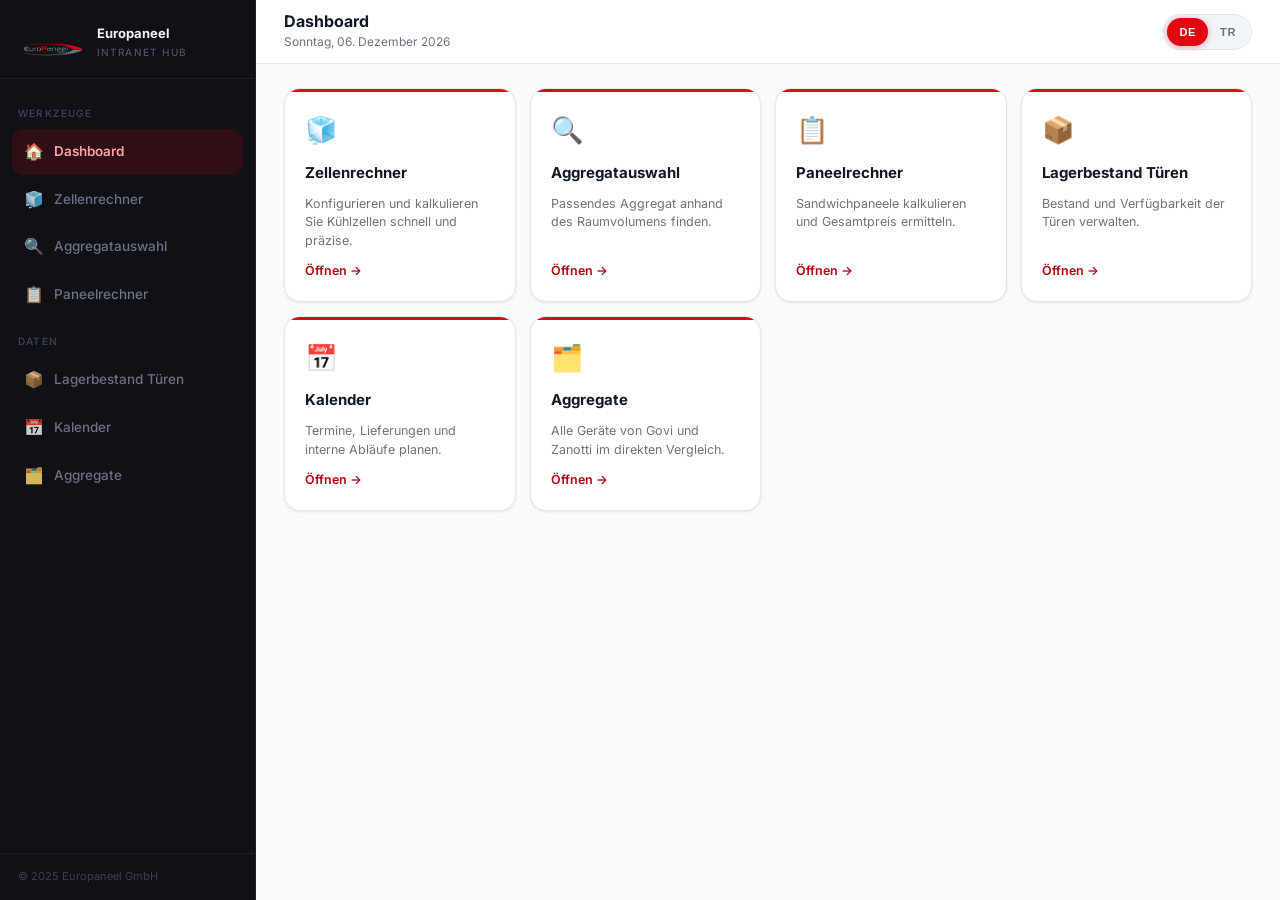
==== commit 70c8485b: "Redesign: unified shell layout across all pages for consistency All 7 pages now share identical side" ====
--- a/index.html
+++ b/index.html
@@ -3,116 +3,23 @@
 <head>
   <meta charset="UTF-8" />
   <meta name="viewport" content="width=device-width, initial-scale=1.0" />
-  <title>Europaneel Automations</title>
+  <title>Europaneel — Intranet</title>
   <link rel="icon" type="image/png" href="logo.png" />
   <link rel="apple-touch-icon" href="logo.png" />
   <link rel="stylesheet" href="style.css" />
   <style>
-    html, body { height: 100%; overflow: hidden; }
-
-    @media (max-width: 768px) {
-      html, body { overflow: auto; }
-    }
-
-    .shell {
+    /* Dashboard grid */
+    .dash-grid {
       display: grid;
-      grid-template-columns: var(--sidebar-w) 1fr;
-      height: 100vh;
-      width: 100%;
-    }
-
-    /* ── Sidebar ── */
-    .sidebar {
-      background: #111418;
-      color: #d1d5db;
-      display: flex;
-      flex-direction: column;
-      gap: 24px;
-      padding: 28px 18px;
-      overflow-y: auto;
-      border-right: 1px solid rgba(255,255,255,0.07);
-    }
-    .brand { display: flex; flex-direction: column; gap: 10px; }
-    .brand img { max-width: 100%; height: auto; filter: drop-shadow(0 6px 14px rgba(0,0,0,0.3)); }
-    .brand small {
-      font-family: "Barlow", sans-serif;
-      letter-spacing: 0.22em;
-      text-transform: uppercase;
-      color: #6b7280;
-      font-size: 10px;
-    }
-    .sidebar-nav { display: flex; flex-direction: column; gap: 4px; }
-    .nav-link {
-      display: flex;
-      align-items: center;
-      gap: 11px;
-      padding: 11px 13px;
-      border-radius: 12px;
-      color: #9ca3af;
-      font-size: 14px;
-      font-weight: 500;
-      text-decoration: none;
-      transition: all 0.18s ease;
-    }
-    .nav-link:hover { background: rgba(255,255,255,0.07); color: #f3f4f6; }
-    .nav-link.active {
-      background: linear-gradient(135deg, rgba(227,6,19,0.9), rgba(176,5,16,0.9));
-      color: #fff;
-      box-shadow: 0 8px 20px rgba(227,6,19,0.25);
-    }
-    .nav-link .icon { font-size: 17px; width: 22px; display: inline-flex; justify-content: center; flex-shrink: 0; }
-    .sidebar-footer {
-      margin-top: auto;
-      padding-top: 16px;
-      border-top: 1px solid rgba(255,255,255,0.07);
-      font-size: 12px;
-      color: #4b5563;
-    }
-
-    /* ── Main area ── */
-    .main { overflow-y: auto; padding: 28px 32px 40px; }
-
-    /* ── Hero bar ── */
-    .hero {
-      background: var(--white);
-      padding: 22px 26px;
-      border-radius: var(--radius-lg);
-      box-shadow: var(--shadow-md);
-      border-left: 5px solid var(--red);
-      display: flex;
-      flex-wrap: wrap;
-      justify-content: space-between;
-      align-items: center;
+      grid-template-columns: repeat(auto-fill, minmax(220px, 1fr));
       gap: 14px;
-      margin-bottom: 24px;
-      animation: fadeUp 0.4s ease-out both;
-    }
-    .hero h1 { margin: 0 0 4px; font-size: 26px; color: var(--ink); }
-    .hero p { margin: 0; color: var(--steel); max-width: 500px; font-size: 14px; }
-    .hero-meta { display: flex; align-items: center; gap: 10px; flex-wrap: wrap; }
-    .date-pill {
-      background: var(--paper);
-      border: 1px solid var(--border);
-      padding: 7px 14px;
-      border-radius: var(--radius-pill);
-      font-size: 13px;
-      font-weight: 600;
-      color: var(--graphite);
-      white-space: nowrap;
-    }
-
-    /* ── Cards grid ── */
-    .grid {
-      display: grid;
-      grid-template-columns: repeat(auto-fill, minmax(240px, 1fr));
-      gap: 16px;
     }
     .module-card {
       background: var(--white);
+      border: 1px solid var(--border);
       border-radius: var(--radius-lg);
-      border: 1px solid var(--border);
-      box-shadow: var(--shadow);
-      padding: 22px;
+      box-shadow: var(--shadow-sm);
+      padding: 20px;
       display: flex;
       flex-direction: column;
       gap: 10px;
@@ -120,108 +27,101 @@
       color: inherit;
       position: relative;
       overflow: hidden;
-      transition: transform 0.2s ease, box-shadow 0.2s ease;
-      animation: fadeUp 0.4s ease-out both;
+      transition: box-shadow var(--duration), transform var(--duration);
+      animation: fadeUp .4s var(--ease) both;
     }
     .module-card::before {
       content: "";
       position: absolute;
       top: 0; left: 0; right: 0;
-      height: 4px;
-      background: linear-gradient(90deg, var(--red), #f5303a);
-    }
-    .module-card:hover { transform: translateY(-3px); box-shadow: var(--shadow-md); }
-    .module-card:nth-child(1) { animation-delay: 0.04s; }
-    .module-card:nth-child(2) { animation-delay: 0.09s; }
-    .module-card:nth-child(3) { animation-delay: 0.14s; }
-    .module-card:nth-child(4) { animation-delay: 0.19s; }
-    .module-card:nth-child(5) { animation-delay: 0.24s; }
-    .module-card:nth-child(6) { animation-delay: 0.29s; }
-    .module-card .m-icon { font-size: 28px; }
-    .module-card h3 { margin: 0; font-size: 16px; font-weight: 700; color: var(--ink); }
-    .module-card p { margin: 0; font-size: 13px; color: var(--steel); line-height: 1.5; }
+      height: 3px;
+      background: var(--red);
+    }
+    .module-card:hover { box-shadow: var(--shadow-md); transform: translateY(-2px); }
+    .module-card:nth-child(1) { animation-delay: .04s; }
+    .module-card:nth-child(2) { animation-delay: .08s; }
+    .module-card:nth-child(3) { animation-delay: .12s; }
+    .module-card:nth-child(4) { animation-delay: .16s; }
+    .module-card:nth-child(5) { animation-delay: .20s; }
+    .module-card:nth-child(6) { animation-delay: .24s; }
+    .m-icon { font-size: 26px; }
+    .module-card h3 { font-size: 15px; font-weight: 700; color: var(--ink); }
+    .module-card p { font-size: 12.5px; color: var(--steel); line-height: 1.5; flex: 1; }
     .module-card .cta {
-      margin-top: auto;
       display: inline-flex;
       align-items: center;
       gap: 5px;
       color: var(--red-dark);
       font-weight: 600;
-      font-size: 13px;
-    }
-
-    /* ── Mobile overrides ── */
+      font-size: 12.5px;
+      margin-top: auto;
+    }
     @media (max-width: 768px) {
-      .shell { grid-template-columns: 1fr; height: auto; min-height: 100vh; }
-      .sidebar { display: none; }
-      .main { padding: 16px 16px calc(var(--nav-h) + 24px); }
-      .hero { border-left: none; border-top: 5px solid var(--red); border-radius: var(--radius); padding: 18px; }
-      .hero h1 { font-size: 20px; }
-      .hero-meta { width: 100%; justify-content: space-between; }
-      .grid { grid-template-columns: 1fr 1fr; gap: 12px; }
-      .module-card { padding: 16px; }
+      .dash-grid { grid-template-columns: 1fr 1fr; gap: 10px; }
       .module-card p { display: none; }
     }
-    @media (max-width: 400px) {
-      .grid { grid-template-columns: 1fr; }
-    }
-    @media (hover: none) {
-      .module-card:hover { transform: none; }
-    }
+    @media (max-width: 420px) { .dash-grid { grid-template-columns: 1fr; } }
+    @media (hover: none) { .module-card:hover { transform: none; } }
   </style>
 </head>
 <body>
-  <div class="shell">
-    <aside class="sidebar">
+<div class="shell">
+  <!-- ═══ SIDEBAR ═══ -->
+  <aside class="sidebar">
+    <div class="sidebar-top">
       <div class="brand">
-        <img src="logo.png" alt="Europaneel GmbH" />
-        <small data-i18n="brand_sub">Intranet Hub</small>
-      </div>
-      <nav class="sidebar-nav">
-        <a class="nav-link active" href="zellenrechner.html">
-          <span class="icon">🧊</span>
-          <span data-i18n="nav_zellen">Zellenrechner</span>
-        </a>
-        <a class="nav-link" href="aggregatauswahl.html">
-          <span class="icon">🔍</span>
-          <span data-i18n="nav_aggr">Aggregatauswahl</span>
-        </a>
-        <a class="nav-link" href="paneelrechner.html">
-          <span class="icon">📋</span>
-          <span data-i18n="nav_paneel">Paneelrechner</span>
-        </a>
-        <a class="nav-link" href="lagerbestand_tueren.html">
-          <span class="icon">📦</span>
-          <span data-i18n="nav_lager">Lagerbestand Türen</span>
-        </a>
-        <a class="nav-link" href="kalender.html">
-          <span class="icon">📅</span>
-          <span data-i18n="nav_kal">Kalender</span>
-        </a>
-        <a class="nav-link" href="aggregate.html">
-          <span class="icon">🗂️</span>
-          <span data-i18n="nav_aggregate">Aggregate</span>
-        </a>
-      </nav>
-      <div class="sidebar-footer">© 2025 Europaneel GmbH</div>
-    </aside>
-
-    <main class="main">
-      <div class="hero">
-        <div>
-          <h1 data-i18n="hero_title">Europaneel Automations</h1>
-          <p data-i18n="hero_desc">Ihr Intranet für schnelle Werkzeuge, Berechnungen und Übersichten.</p>
+        <img src="logo.png" alt="Europaneel" />
+        <div class="brand-text">
+          <span class="brand-name">Europaneel</span>
+          <span class="brand-sub" data-i18n="brand_sub">Intranet Hub</span>
         </div>
-        <div class="hero-meta">
-          <div class="date-pill" id="today">--</div>
-          <div class="lang-switch" role="group" aria-label="Sprache">
-            <button class="lang-btn" data-lang="de">DE</button>
-            <button class="lang-btn" data-lang="tr">TR</button>
-          </div>
+      </div>
+    </div>
+    <nav class="sidebar-nav">
+      <span class="nav-section-label" data-i18n="nav_tools">Werkzeuge</span>
+      <a class="nav-link active" href="index.html">
+        <span class="nav-icon">🏠</span><span data-i18n="nav_home">Dashboard</span>
+      </a>
+      <a class="nav-link" href="zellenrechner.html">
+        <span class="nav-icon">🧊</span><span data-i18n="nav_zellen">Zellenrechner</span>
+      </a>
+      <a class="nav-link" href="aggregatauswahl.html">
+        <span class="nav-icon">🔍</span><span data-i18n="nav_aggr">Aggregatauswahl</span>
+      </a>
+      <a class="nav-link" href="paneelrechner.html">
+        <span class="nav-icon">📋</span><span data-i18n="nav_paneel">Paneelrechner</span>
+      </a>
+      <span class="nav-section-label" data-i18n="nav_data">Daten</span>
+      <a class="nav-link" href="lagerbestand_tueren.html">
+        <span class="nav-icon">📦</span><span data-i18n="nav_lager">Lagerbestand Türen</span>
+      </a>
+      <a class="nav-link" href="kalender.html">
+        <span class="nav-icon">📅</span><span data-i18n="nav_kal">Kalender</span>
+      </a>
+      <a class="nav-link" href="aggregate.html">
+        <span class="nav-icon">🗂️</span><span data-i18n="nav_aggregate">Aggregate</span>
+      </a>
+    </nav>
+    <div class="sidebar-footer">© 2025 Europaneel GmbH</div>
+  </aside>
+
+  <!-- ═══ MAIN ═══ -->
+  <main class="main">
+    <div class="topbar">
+      <div class="topbar-left">
+        <div class="topbar-title" data-i18n="page_title">Dashboard</div>
+        <div class="topbar-sub" id="today">–</div>
+      </div>
+      <div class="topbar-right">
+        <div class="lang-switch" role="group" aria-label="Sprache">
+          <button class="lang-btn" data-lang="de">DE</button>
+          <button class="lang-btn" data-lang="tr">TR</button>
         </div>
       </div>
-
-      <div class="grid">
+    </div>
+
+    <div class="content">
+      <div class="dash-grid">
         <a class="module-card" href="zellenrechner.html">
           <div class="m-icon">🧊</div>
           <h3 data-i18n="c_zellen">Zellenrechner</h3>
@@ -231,7 +131,7 @@
         <a class="module-card" href="aggregatauswahl.html">
           <div class="m-icon">🔍</div>
           <h3 data-i18n="c_aggr">Aggregatauswahl</h3>
-          <p data-i18n="cd_aggr">Passende Aggregate und Komponenten schnell finden.</p>
+          <p data-i18n="cd_aggr">Passendes Aggregat anhand des Raumvolumens finden.</p>
           <span class="cta" data-i18n="cta">Öffnen →</span>
         </a>
         <a class="module-card" href="paneelrechner.html">
@@ -243,7 +143,7 @@
         <a class="module-card" href="lagerbestand_tueren.html">
           <div class="m-icon">📦</div>
           <h3 data-i18n="c_lager">Lagerbestand Türen</h3>
-          <p data-i18n="cd_lager">Bestand und Verfügbarkeit der Türen auf einen Blick.</p>
+          <p data-i18n="cd_lager">Bestand und Verfügbarkeit der Türen verwalten.</p>
           <span class="cta" data-i18n="cta">Öffnen →</span>
         </a>
         <a class="module-card" href="kalender.html">
@@ -259,94 +159,69 @@
           <span class="cta" data-i18n="cta">Öffnen →</span>
         </a>
       </div>
-    </main>
+    </div>
+  </main>
+</div>
+
+<!-- Mobile bottom nav -->
+<nav class="bottom-nav" aria-label="Navigation">
+  <div class="bottom-nav-inner">
+    <a class="bottom-nav-item active" href="index.html"><span class="nav-icon">🏠</span><span data-i18n="nav_home_s">Home</span></a>
+    <a class="bottom-nav-item" href="zellenrechner.html"><span class="nav-icon">🧊</span><span data-i18n="nav_zellen_s">Zellen</span></a>
+    <a class="bottom-nav-item" href="aggregatauswahl.html"><span class="nav-icon">🔍</span><span data-i18n="nav_aggr_s">Agregat</span></a>
+    <a class="bottom-nav-item" href="paneelrechner.html"><span class="nav-icon">📋</span><span data-i18n="nav_paneel_s">Paneele</span></a>
+    <a class="bottom-nav-item" href="lagerbestand_tueren.html"><span class="nav-icon">📦</span><span data-i18n="nav_lager_s">Lager</span></a>
+    <a class="bottom-nav-item" href="kalender.html"><span class="nav-icon">📅</span><span data-i18n="nav_kal_s">Kalender</span></a>
   </div>
-
-  <!-- Mobile bottom nav -->
-  <nav class="bottom-nav" aria-label="Navigation">
-    <div class="bottom-nav-inner">
-      <a class="bottom-nav-item" href="zellenrechner.html">
-        <span class="nav-icon">🧊</span>
-        <span data-i18n="nav_zellen">Zellen</span>
-      </a>
-      <a class="bottom-nav-item" href="aggregatauswahl.html">
-        <span class="nav-icon">🔍</span>
-        <span data-i18n="nav_aggr_s">Agregat</span>
-      </a>
-      <a class="bottom-nav-item" href="paneelrechner.html">
-        <span class="nav-icon">📋</span>
-        <span data-i18n="nav_paneel_s">Paneele</span>
-      </a>
-      <a class="bottom-nav-item" href="lagerbestand_tueren.html">
-        <span class="nav-icon">📦</span>
-        <span data-i18n="nav_lager_s">Lager</span>
-      </a>
-      <a class="bottom-nav-item" href="kalender.html">
-        <span class="nav-icon">📅</span>
-        <span data-i18n="nav_kal_s">Kalender</span>
-      </a>
-      <a class="bottom-nav-item" href="aggregate.html">
-        <span class="nav-icon">🗂️</span>
-        <span data-i18n="nav_all_s">Liste</span>
-      </a>
-    </div>
-  </nav>
-
-  <script>
-    document.getElementById("today").textContent = new Date().toLocaleDateString("de-DE", {
-      weekday: "long", day: "2-digit", month: "long", year: "numeric"
-    });
-
-    const T = {
-      de: {
-        brand_sub: "Intranet Hub",
-        hero_title: "Europaneel Automations",
-        hero_desc: "Ihr Intranet für schnelle Werkzeuge, Berechnungen und Übersichten.",
-        nav_zellen: "Zellenrechner", nav_aggr: "Aggregatauswahl", nav_paneel: "Paneelrechner",
-        nav_lager: "Lagerbestand Türen", nav_kal: "Kalender", nav_aggregate: "Aggregate",
-        c_zellen: "Zellenrechner", cd_zellen: "Konfigurieren und kalkulieren Sie Kühlzellen schnell und präzise.",
-        c_aggr: "Aggregatauswahl", cd_aggr: "Passende Aggregate und Komponenten schnell finden.",
-        c_paneel: "Paneelrechner", cd_paneel: "Sandwichpaneele kalkulieren und Gesamtpreis ermitteln.",
-        c_lager: "Lagerbestand Türen", cd_lager: "Bestand und Verfügbarkeit der Türen auf einen Blick.",
-        c_kal: "Kalender", cd_kal: "Termine, Lieferungen und interne Abläufe planen.",
-        c_all: "Aggregate", cd_all: "Alle Geräte von Govi und Zanotti im direkten Vergleich.",
-        cta: "Öffnen →",
-        nav_zellen: "Zellen", nav_aggr_s: "Agregat", nav_paneel_s: "Paneele",
-        nav_lager_s: "Lager", nav_kal_s: "Kalender", nav_all_s: "Liste"
-      },
-      tr: {
-        brand_sub: "Intranet Merkezi",
-        hero_title: "Europaneel Automations",
-        hero_desc: "Hızlı araçlar, hesaplamalar ve genel bakışlar için intranet.",
-        nav_zellen: "Oda Hesap", nav_aggr: "Agrega Seçimi", nav_paneel: "Panel Hesap",
-        nav_lager: "Kapı Stok", nav_kal: "Takvim", nav_aggregate: "Agregalar",
-        c_zellen: "Soğuk Oda Hesaplama", cd_zellen: "Soğuk odaları hızlı yapılandırın ve hesaplayın.",
-        c_aggr: "Agrega Seçimi", cd_aggr: "Uygun agregalari hizlica bulun.",
-        c_paneel: "Panel Hesaplayıcı", cd_paneel: "Sandviç panel fiyatı ve toplam hesaplama.",
-        c_lager: "Kapı Stok", cd_lager: "Kapıların stok ve uygunluk durumu.",
-        c_kal: "Takvim", cd_kal: "Tarih, teslimat ve iş akışlarını planlayın.",
-        c_all: "Agregalar", cd_all: "Govi ve Zanotti cihazlarının karşılaştırması.",
-        cta: "Aç →",
-        nav_zellen: "Oda", nav_aggr_s: "Agrega", nav_paneel_s: "Panel",
-        nav_lager_s: "Stok", nav_kal_s: "Takvim", nav_all_s: "Liste"
-      }
-    };
-
-    function applyLang(lang) {
-      const d = T[lang] || T.de;
-      document.documentElement.lang = lang;
-      document.title = d.hero_title;
-      document.querySelectorAll("[data-i18n]").forEach(el => {
-        const k = el.getAttribute("data-i18n");
-        if (d[k]) el.textContent = d[k];
-      });
-      document.querySelectorAll(".lang-btn").forEach(b => b.classList.toggle("active", b.dataset.lang === lang));
-      localStorage.setItem("europaneel_lang", lang);
-    }
-
-    const lang = localStorage.getItem("europaneel_lang") || "de";
-    applyLang(lang);
-    document.querySelectorAll(".lang-btn").forEach(b => b.addEventListener("click", () => applyLang(b.dataset.lang)));
-  </script>
+</nav>
+
+<script>
+  document.getElementById("today").textContent = new Date().toLocaleDateString("de-DE", {
+    weekday:"long", day:"2-digit", month:"long", year:"numeric"
+  });
+  const T = {
+    de: {
+      brand_sub:"Intranet Hub", page_title:"Dashboard",
+      nav_tools:"Werkzeuge", nav_data:"Daten",
+      nav_home:"Dashboard", nav_zellen:"Zellenrechner", nav_aggr:"Aggregatauswahl",
+      nav_paneel:"Paneelrechner", nav_lager:"Lagerbestand Türen", nav_kal:"Kalender", nav_aggregate:"Aggregate",
+      c_zellen:"Zellenrechner", cd_zellen:"Konfigurieren und kalkulieren Sie Kühlzellen schnell und präzise.",
+      c_aggr:"Aggregatauswahl", cd_aggr:"Passendes Aggregat anhand des Raumvolumens finden.",
+      c_paneel:"Paneelrechner", cd_paneel:"Sandwichpaneele kalkulieren und Gesamtpreis ermitteln.",
+      c_lager:"Lagerbestand Türen", cd_lager:"Bestand und Verfügbarkeit der Türen verwalten.",
+      c_kal:"Kalender", cd_kal:"Termine, Lieferungen und interne Abläufe planen.",
+      c_all:"Aggregate", cd_all:"Alle Geräte von Govi und Zanotti im direkten Vergleich.",
+      cta:"Öffnen →",
+      nav_home_s:"Home", nav_zellen_s:"Zellen", nav_aggr_s:"Agregat",
+      nav_paneel_s:"Paneele", nav_lager_s:"Lager", nav_kal_s:"Kalender"
+    },
+    tr: {
+      brand_sub:"Intranet Merkezi", page_title:"Anasayfa",
+      nav_tools:"Araçlar", nav_data:"Veriler",
+      nav_home:"Anasayfa", nav_zellen:"Soğuk Oda", nav_aggr:"Agrega Seçimi",
+      nav_paneel:"Panel Hesap", nav_lager:"Kapı Stoğu", nav_kal:"Takvim", nav_aggregate:"Agregalar",
+      c_zellen:"Soğuk Oda Hesaplama", cd_zellen:"Soğuk odaları hızlı yapılandırın ve hesaplayın.",
+      c_aggr:"Agrega Seçimi", cd_aggr:"Hacme göre uygun agrega bulun.",
+      c_paneel:"Panel Hesaplayıcı", cd_paneel:"Sandviç panel fiyatı ve toplam hesaplama.",
+      c_lager:"Kapı Stoğu", cd_lager:"Kapıların stok ve uygunluk durumunu yönetin.",
+      c_kal:"Takvim", cd_kal:"Randevuları, teslimatları ve iş akışlarını planlayın.",
+      c_all:"Agregalar", cd_all:"Govi ve Zanotti cihazlarının karşılaştırması.",
+      cta:"Aç →",
+      nav_home_s:"Ana", nav_zellen_s:"Oda", nav_aggr_s:"Agrega",
+      nav_paneel_s:"Panel", nav_lager_s:"Stok", nav_kal_s:"Takvim"
+    }
+  };
+  function applyLang(lang) {
+    const d = T[lang] || T.de;
+    document.documentElement.lang = lang;
+    document.title = "Europaneel — " + d.page_title;
+    document.querySelectorAll("[data-i18n]").forEach(el => { const v = d[el.dataset.i18n]; if (v) el.textContent = v; });
+    document.querySelectorAll(".lang-btn").forEach(b => b.classList.toggle("active", b.dataset.lang === lang));
+    localStorage.setItem("europaneel_lang", lang);
+  }
+  const lang = localStorage.getItem("europaneel_lang") || "de";
+  applyLang(lang);
+  document.querySelectorAll(".lang-btn").forEach(b => b.addEventListener("click", () => applyLang(b.dataset.lang)));
+</script>
 </body>
 </html>
--- a/style.css
+++ b/style.css
@@ -1,231 +1,320 @@
-/* ===== EUROPANEEL DESIGN SYSTEM ===== */
-
-@import url('https://fonts.googleapis.com/css2?family=Barlow:wght@400;500;600;700;800&family=Space+Grotesk:wght@400;500;600;700&display=swap');
-
+/* ================================================================
+   EUROPANEEL — UNIFIED DESIGN SYSTEM
+   ================================================================ */
+
+@import url('https://fonts.googleapis.com/css2?family=Inter:wght@400;500;600;700;800&display=swap');
+
+/* ── Variables ── */
 :root {
-  --red: #e30613;
-  --red-dark: #b00510;
-  --red-light: rgba(227,6,19,0.08);
-  --red-bg: #fff1f1;
+  --red:        #e30613;
+  --red-dark:   #b00510;
+  --red-bg:     #fff1f1;
   --red-border: #fca5a5;
-  --ink: #111827;
-  --graphite: #374151;
-  --steel: #6b7280;
-  --mist: #9ca3af;
-  --paper: #f9fafb;
-  --white: #ffffff;
-  --border: #e5e7eb;
-  --shadow: 0 2px 8px rgba(0,0,0,0.06), 0 1px 3px rgba(0,0,0,0.04);
-  --shadow-md: 0 6px 20px rgba(0,0,0,0.08), 0 2px 6px rgba(0,0,0,0.04);
-  --shadow-red: 0 8px 24px rgba(227,6,19,0.24);
+
+  --ink:       #111827;
+  --graphite:  #374151;
+  --steel:     #6b7280;
+  --mist:      #9ca3af;
+  --paper:     #f8fafc;
+  --surface:   #f1f5f9;
+  --white:     #ffffff;
+  --border:    #e2e8f0;
+
+  --shadow-sm: 0 1px 3px rgba(0,0,0,0.06), 0 1px 2px rgba(0,0,0,0.04);
+  --shadow:    0 4px 16px rgba(0,0,0,0.07), 0 1px 4px rgba(0,0,0,0.04);
+  --shadow-md: 0 8px 24px rgba(0,0,0,0.09), 0 2px 6px rgba(0,0,0,0.04);
+  --shadow-red: 0 6px 20px rgba(227,6,19,0.28);
+
   --radius-sm: 8px;
-  --radius: 14px;
-  --radius-lg: 18px;
-  --radius-pill: 999px;
-  --nav-h: 64px;
-  --sidebar-w: 260px;
-  --transition: all 0.18s ease;
-}
-
-/* ── Reset ── */
-*, *::before, *::after { box-sizing: border-box; }
+  --radius:    12px;
+  --radius-lg: 16px;
+  --radius-xl: 20px;
+  --radius-pill: 9999px;
+
+  --sidebar-w: 256px;
+  --topbar-h:  64px;
+  --nav-h:     60px;
+
+  --ease: cubic-bezier(.4,0,.2,1);
+  --duration: 0.18s;
+}
+
+/* ── Base reset ── */
+*, *::before, *::after { box-sizing: border-box; margin: 0; padding: 0; }
 html { height: 100%; }
 body {
-  margin: 0;
-  font-family: "Space Grotesk", "Barlow", system-ui, sans-serif;
-  font-size: 15px;
+  font-family: "Inter", system-ui, sans-serif;
+  font-size: 14px;
   line-height: 1.6;
   color: var(--graphite);
-  background: radial-gradient(1100px 520px at -5% -5%, rgba(227,6,19,0.06), transparent 55%),
-              radial-gradient(900px 480px at 105% 0%, rgba(74,79,85,0.05), transparent 55%),
-              #f8fafc;
+  background: var(--paper);
+  height: 100%;
+  overflow: hidden;
   -webkit-font-smoothing: antialiased;
   text-rendering: optimizeLegibility;
-  min-height: 100%;
 }
 a { color: inherit; text-decoration: none; }
-a, button, input, select, textarea { font-family: inherit; }
-img { display: block; max-width: 100%; }
-
-/* ── Page wrappers ── */
-.page {
-  max-width: 980px;
-  margin: 0 auto;
-  padding: 28px 24px 88px;
-}
-.page-wide {
-  max-width: 1100px;
-  margin: 0 auto;
-  padding: 28px 24px 88px;
-}
-
-/* ── Page header (subpages) ── */
-.page-header {
+img { display: block; }
+
+/* ================================================================
+   SHELL — shared by every page
+   ================================================================ */
+.shell {
+  display: grid;
+  grid-template-columns: var(--sidebar-w) 1fr;
+  height: 100vh;
+  width: 100%;
+}
+
+/* ── Sidebar ── */
+.sidebar {
+  background: #0f1117;
+  border-right: 1px solid rgba(255,255,255,0.06);
+  display: flex;
+  flex-direction: column;
+  overflow: hidden;
+}
+.sidebar-top {
+  padding: 24px 18px 16px;
+  border-bottom: 1px solid rgba(255,255,255,0.06);
+}
+.brand {
+  display: flex;
+  align-items: center;
+  gap: 12px;
+}
+.brand img {
+  height: 38px;
+  width: auto;
+  flex-shrink: 0;
+}
+.brand-text { display: flex; flex-direction: column; }
+.brand-name {
+  font-size: 13px;
+  font-weight: 700;
+  color: #f1f5f9;
+  line-height: 1.2;
+}
+.brand-sub {
+  font-size: 10px;
+  font-weight: 500;
+  color: #4b5563;
+  text-transform: uppercase;
+  letter-spacing: 0.12em;
+  margin-top: 2px;
+}
+
+.sidebar-nav {
+  flex: 1;
+  overflow-y: auto;
+  padding: 12px 12px;
+  display: flex;
+  flex-direction: column;
+  gap: 2px;
+}
+.nav-section-label {
+  font-size: 10px;
+  font-weight: 600;
+  color: #374151;
+  text-transform: uppercase;
+  letter-spacing: 0.12em;
+  padding: 14px 6px 6px;
+}
+.nav-link {
+  display: flex;
+  align-items: center;
+  gap: 10px;
+  padding: 10px 12px;
+  border-radius: var(--radius);
+  color: #6b7280;
+  font-size: 13.5px;
+  font-weight: 500;
+  transition: background var(--duration) var(--ease), color var(--duration) var(--ease);
+  white-space: nowrap;
+}
+.nav-link .nav-icon {
+  font-size: 16px;
+  width: 20px;
+  display: inline-flex;
+  justify-content: center;
+  flex-shrink: 0;
+  opacity: 0.8;
+}
+.nav-link:hover {
+  background: rgba(255,255,255,0.06);
+  color: #e2e8f0;
+}
+.nav-link.active {
+  background: rgba(227,6,19,0.15);
+  color: #fca5a5;
+  font-weight: 600;
+}
+.nav-link.active .nav-icon { opacity: 1; }
+
+.sidebar-footer {
+  padding: 14px 18px;
+  border-top: 1px solid rgba(255,255,255,0.06);
+  font-size: 11px;
+  color: #374151;
+}
+
+/* ── Main area ── */
+.main {
+  display: flex;
+  flex-direction: column;
+  overflow: hidden;
+  background: var(--paper);
+}
+
+/* ── Topbar ── */
+.topbar {
+  height: var(--topbar-h);
+  min-height: var(--topbar-h);
+  display: flex;
+  align-items: center;
+  justify-content: space-between;
+  gap: 16px;
+  padding: 0 28px;
   background: var(--white);
-  padding: 18px 22px;
-  border-radius: var(--radius-lg);
-  box-shadow: var(--shadow-md);
-  border-left: 5px solid var(--red);
-  display: flex;
-  flex-wrap: wrap;
-  align-items: center;
-  gap: 14px;
-  margin-bottom: 22px;
-}
-.page-header img { height: 42px; width: auto; }
-.page-header-info { flex: 1; min-width: 140px; }
-.page-header-info h1 {
-  margin: 0;
-  font-size: 21px;
-  font-weight: 700;
-  color: var(--ink);
-  line-height: 1.2;
-}
-.page-header-info p {
-  margin: 3px 0 0;
-  color: var(--steel);
-  font-size: 13px;
-}
-.page-header-actions {
-  display: flex;
-  align-items: center;
-  gap: 10px;
-  flex-wrap: wrap;
-}
-
-/* ── Back link ── */
-.back-link {
-  display: inline-flex;
-  align-items: center;
-  gap: 6px;
-  font-size: 13px;
+  border-bottom: 1px solid var(--border);
+  position: relative;
+  z-index: 10;
+}
+.topbar-left { display: flex; flex-direction: column; gap: 1px; }
+.topbar-title { font-size: 16px; font-weight: 700; color: var(--ink); line-height: 1.2; }
+.topbar-sub { font-size: 12px; color: var(--steel); }
+.topbar-right { display: flex; align-items: center; gap: 10px; flex-shrink: 0; }
+
+.date-pill {
+  background: var(--surface);
+  border: 1px solid var(--border);
+  padding: 6px 14px;
+  border-radius: var(--radius-pill);
+  font-size: 12px;
   font-weight: 600;
-  color: var(--red-dark);
-  text-decoration: none;
-  background: var(--red-bg);
-  border: 1px solid var(--red-border);
-  padding: 8px 14px;
-  border-radius: var(--radius-pill);
-  transition: var(--transition);
+  color: var(--graphite);
   white-space: nowrap;
-  min-height: 36px;
-}
-.back-link:hover { background: #ffe4e4; border-color: var(--red); }
+}
+
+/* ── Scrollable content ── */
+.content {
+  flex: 1;
+  overflow-y: auto;
+  padding: 24px 28px 32px;
+}
 
 /* ── Language switch ── */
 .lang-switch {
   display: inline-flex;
-  background: var(--paper);
+  background: var(--surface);
   border: 1px solid var(--border);
   border-radius: var(--radius-pill);
   padding: 3px;
-  gap: 2px;
 }
 .lang-btn {
   border: none;
   background: transparent;
   border-radius: var(--radius-pill);
-  padding: 5px 13px;
-  font-size: 12px;
+  padding: 4px 12px;
+  font-size: 11px;
   font-weight: 700;
   cursor: pointer;
   color: var(--steel);
-  transition: var(--transition);
-  letter-spacing: 0.05em;
-  min-height: 30px;
+  letter-spacing: 0.06em;
+  transition: all var(--duration);
+  min-height: 28px;
 }
 .lang-btn.active {
   background: var(--red);
   color: #fff;
-  box-shadow: 0 2px 8px rgba(227,6,19,0.3);
-}
-
-/* ── Cards ── */
+  box-shadow: 0 1px 6px rgba(227,6,19,0.35);
+}
+
+/* ================================================================
+   CARDS
+   ================================================================ */
 .card {
   background: var(--white);
+  border: 1px solid var(--border);
   border-radius: var(--radius-lg);
-  box-shadow: var(--shadow-md);
-  border: 1px solid var(--border);
-  padding: 26px;
+  box-shadow: var(--shadow-sm);
+  padding: 24px;
 }
 .card + .card { margin-top: 16px; }
 
-/* ── Section labels ── */
 .section-label {
-  font-size: 11px;
+  font-size: 10.5px;
+  font-weight: 700;
   text-transform: uppercase;
-  font-weight: 700;
+  letter-spacing: 0.1em;
   color: var(--steel);
-  letter-spacing: 1.2px;
-  margin: 22px 0 10px;
+  margin: 20px 0 10px;
   padding-bottom: 8px;
   border-bottom: 1px solid var(--border);
 }
 .section-label:first-child { margin-top: 0; }
-.section-title { margin: 0 0 6px; font-weight: 700; font-size: 17px; color: var(--ink); }
-.helper { margin: 0 0 16px; color: var(--steel); font-size: 14px; }
-
-/* ── Buttons ── */
+.section-title { font-size: 16px; font-weight: 700; color: var(--ink); margin-bottom: 4px; }
+.helper { font-size: 13px; color: var(--steel); margin-bottom: 16px; }
+
+/* ================================================================
+   BUTTONS
+   ================================================================ */
 .btn {
   display: inline-flex;
   align-items: center;
   justify-content: center;
-  gap: 8px;
+  gap: 7px;
   border: none;
   border-radius: var(--radius);
-  padding: 12px 20px;
+  padding: 11px 18px;
+  font-size: 13.5px;
   font-weight: 600;
-  font-size: 14px;
   cursor: pointer;
-  transition: var(--transition);
-  min-height: 44px;
+  transition: all var(--duration) var(--ease);
+  min-height: 42px;
   white-space: nowrap;
-  text-decoration: none;
+  font-family: inherit;
 }
 .btn-primary {
-  background: linear-gradient(120deg, var(--red), #f5303a);
+  background: var(--red);
   color: #fff;
   box-shadow: var(--shadow-red);
 }
-.btn-primary:hover { transform: translateY(-1px); box-shadow: 0 12px 30px rgba(227,6,19,0.32); }
+.btn-primary:hover { background: var(--red-dark); box-shadow: 0 8px 24px rgba(227,6,19,0.36); transform: translateY(-1px); }
 .btn-primary:active { transform: translateY(0); }
-.btn-ghost {
-  background: var(--white);
-  border: 1px solid var(--border);
-  color: var(--graphite);
-}
-.btn-ghost:hover { background: var(--paper); border-color: #d1d5db; }
-.btn-danger {
-  background: #fef2f2;
-  border: 1px solid #fca5a5;
-  color: #dc2626;
-}
+.btn-ghost { background: var(--white); border: 1px solid var(--border); color: var(--graphite); }
+.btn-ghost:hover { background: var(--surface); border-color: #cbd5e1; }
+.btn-danger { background: var(--red-bg); border: 1px solid var(--red-border); color: var(--red-dark); }
 .btn-danger:hover { background: #fee2e2; }
 .btn-full { width: 100%; }
-.btn-sm { padding: 7px 13px; font-size: 13px; min-height: 34px; border-radius: var(--radius-sm); }
-
-/* primary-btn alias */
+.btn-sm { padding: 6px 12px; font-size: 12.5px; min-height: 34px; border-radius: var(--radius-sm); }
+
 .primary-btn {
-  display: block;
+  display: flex;
+  align-items: center;
+  justify-content: center;
   width: 100%;
   margin-top: 16px;
   border: none;
-  padding: 14px;
+  padding: 13px;
   border-radius: var(--radius);
   font-weight: 700;
-  font-size: 15px;
+  font-size: 14px;
   cursor: pointer;
-  background: linear-gradient(120deg, var(--red), #f5303a);
+  background: var(--red);
   color: #fff;
   box-shadow: var(--shadow-red);
-  transition: var(--transition);
-  min-height: 48px;
-}
-.primary-btn:hover { transform: translateY(-1px); }
-
-/* ── Forms ── */
-.input-group { display: flex; flex-direction: column; gap: 6px; }
-.input-group label { font-size: 13px; font-weight: 600; color: var(--ink); }
+  transition: all var(--duration);
+  min-height: 46px;
+  font-family: inherit;
+}
+.primary-btn:hover { background: var(--red-dark); transform: translateY(-1px); }
+
+/* ================================================================
+   FORMS
+   ================================================================ */
+.input-group { display: flex; flex-direction: column; gap: 5px; }
+.input-group label { font-size: 12px; font-weight: 600; color: var(--ink); }
 
 input[type="text"],
 input[type="number"],
@@ -234,207 +323,183 @@
 select,
 textarea {
   width: 100%;
-  padding: 11px 14px;
+  padding: 10px 13px;
   border: 1.5px solid var(--border);
   border-radius: var(--radius-sm);
-  font-size: 15px;
+  font-size: 14px;
   font-family: inherit;
   color: var(--ink);
   background: var(--white);
-  transition: border-color 0.18s, box-shadow 0.18s;
+  transition: border-color var(--duration), box-shadow var(--duration);
   appearance: none;
   -webkit-appearance: none;
 }
 input:focus, select:focus, textarea:focus {
   outline: none;
   border-color: var(--red);
-  box-shadow: 0 0 0 3px rgba(227,6,19,0.10);
-}
-input.price-input {
-  background: #fff5f5;
-  border-color: #fca5a5;
-  color: #7f1d1d;
-  font-weight: 600;
-}
+  box-shadow: 0 0 0 3px rgba(227,6,19,0.09);
+}
+input.price-input { background: #fff5f5; border-color: var(--red-border); color: #7f1d1d; font-weight: 600; }
 select {
-  background-image: url("data:image/svg+xml,%3Csvg xmlns='http://www.w3.org/2000/svg' width='16' height='16' viewBox='0 0 24 24' fill='none' stroke='%236b7280' stroke-width='2'%3E%3Cpolyline points='6 9 12 15 18 9'%3E%3C/polyline%3E%3C/svg%3E");
+  background-image: url("data:image/svg+xml,%3Csvg xmlns='http://www.w3.org/2000/svg' width='14' height='14' viewBox='0 0 24 24' fill='none' stroke='%236b7280' stroke-width='2.5'%3E%3Cpolyline points='6 9 12 15 18 9'/%3E%3C/svg%3E");
   background-repeat: no-repeat;
-  background-position: right 12px center;
-  padding-right: 38px;
+  background-position: right 11px center;
+  padding-right: 34px;
   cursor: pointer;
 }
 
-.input-row { display: grid; grid-template-columns: 1fr 1fr; gap: 16px; margin-bottom: 14px; }
-.control-grid { display: grid; grid-template-columns: repeat(auto-fit, minmax(200px, 1fr)); gap: 16px; }
+.input-row { display: grid; grid-template-columns: 1fr 1fr; gap: 14px; margin-bottom: 12px; }
+.control-grid { display: grid; grid-template-columns: repeat(auto-fit, minmax(180px, 1fr)); gap: 14px; }
 
 /* ── Toggle buttons ── */
 .toggle-row { display: flex; flex-wrap: wrap; gap: 8px; }
 .toggle-btn {
   border: 1.5px solid var(--border);
   border-radius: var(--radius-pill);
-  padding: 10px 22px;
+  padding: 9px 20px;
   font-weight: 600;
-  font-size: 14px;
+  font-size: 13px;
   background: var(--white);
   cursor: pointer;
   color: var(--graphite);
-  transition: var(--transition);
-  min-height: 44px;
-}
-.toggle-btn.active {
-  background: var(--red);
-  color: #fff;
-  border-color: transparent;
-  box-shadow: var(--shadow-red);
-}
+  transition: all var(--duration);
+  min-height: 40px;
+  font-family: inherit;
+}
+.toggle-btn.active { background: var(--red); color: #fff; border-color: transparent; box-shadow: var(--shadow-red); }
 .toggle-btn:not(.active):hover { border-color: var(--red); color: var(--red-dark); }
 
-/* ── Tags & badges ── */
+/* ── Mode row ── */
+.mode-row { display: flex; flex-wrap: wrap; gap: 8px; margin-top: 8px; }
+.mode-row label {
+  display: inline-flex;
+  align-items: center;
+  gap: 8px;
+  background: var(--surface);
+  border: 1.5px solid var(--border);
+  border-radius: var(--radius-sm);
+  padding: 8px 14px;
+  font-size: 13px;
+  font-weight: 500;
+  cursor: pointer;
+  transition: all var(--duration);
+  min-height: 40px;
+}
+.mode-row label:has(input:checked) { border-color: var(--red); background: var(--red-bg); color: var(--red-dark); }
+
+/* ================================================================
+   TAGS & BADGES
+   ================================================================ */
 .tag {
   display: inline-flex;
   align-items: center;
   gap: 5px;
-  font-size: 12px;
-  font-weight: 600;
+  font-size: 11px;
+  font-weight: 700;
   color: var(--red-dark);
   background: var(--red-bg);
   border: 1px solid var(--red-border);
-  padding: 4px 10px;
+  padding: 3px 9px;
   border-radius: var(--radius-pill);
-}
-.badge {
-  display: inline-flex;
-  align-items: center;
-  gap: 8px;
-  padding: 10px 16px;
-  border-radius: var(--radius);
-  font-weight: 600;
-  font-size: 14px;
-}
-.badge-red { background: var(--red-bg); color: var(--red-dark); border: 1px solid var(--red-border); }
-.badge-gray { background: var(--paper); color: var(--graphite); border: 1px solid var(--border); }
-.badge-green { background: #f0fdf4; color: #166534; border: 1px solid #86efac; }
-
-/* ── Tables ── */
-.table-wrap { overflow-x: auto; -webkit-overflow-scrolling: touch; border-radius: var(--radius); }
-table { width: 100%; border-collapse: collapse; font-size: 14px; }
+  letter-spacing: 0.02em;
+}
+
+/* ================================================================
+   TABLES
+   ================================================================ */
+.table-wrap { overflow-x: auto; -webkit-overflow-scrolling: touch; }
+table { width: 100%; border-collapse: collapse; font-size: 13.5px; }
 thead th {
-  background: var(--paper);
-  padding: 11px 14px;
+  background: var(--surface);
+  padding: 10px 14px;
   text-align: left;
-  font-size: 11px;
+  font-size: 10.5px;
   font-weight: 700;
   text-transform: uppercase;
   letter-spacing: 0.08em;
   color: var(--steel);
   border-bottom: 2px solid var(--border);
   white-space: nowrap;
-  position: sticky;
-  top: 0;
-}
-tbody td {
-  padding: 12px 14px;
-  border-bottom: 1px solid #f1f5f9;
-  vertical-align: middle;
-}
+}
+tbody td { padding: 11px 14px; border-bottom: 1px solid #f1f5f9; vertical-align: middle; }
 tbody tr:last-child td { border-bottom: none; }
-tbody tr:hover td { background: #fafbfc; }
-
-/* ── Summary boxes ── */
+tbody tr:hover td { background: #fafbfd; }
+
+/* ================================================================
+   SUMMARY / RESULTS
+   ================================================================ */
 .summary-box {
-  background: var(--paper);
+  background: var(--surface);
+  border: 1px solid var(--border);
   border-radius: var(--radius);
-  padding: 20px;
-  border: 1px solid var(--border);
+  padding: 18px;
   margin-top: 16px;
 }
 .summary-row {
   display: flex;
   justify-content: space-between;
   align-items: baseline;
-  padding: 9px 0;
-  border-bottom: 1px dashed #e5e7eb;
-  font-size: 14px;
-  gap: 16px;
+  gap: 12px;
+  padding: 8px 0;
+  border-bottom: 1px dashed var(--border);
+  font-size: 13px;
   color: var(--steel);
 }
 .summary-row:last-child { border-bottom: none; }
 .summary-row strong { color: var(--ink); font-variant-numeric: tabular-nums; }
+
 .result-bar {
-  margin-top: 18px;
+  margin-top: 16px;
   padding-top: 16px;
   border-top: 2px solid var(--border);
   text-align: center;
 }
-.price-label {
-  font-size: 11px;
-  color: var(--steel);
-  text-transform: uppercase;
-  letter-spacing: 1.2px;
-  font-weight: 700;
-}
-.price-big {
-  font-size: 34px;
-  font-weight: 800;
-  color: var(--red-dark);
-  margin-top: 4px;
-  letter-spacing: -0.5px;
-}
-
-/* ── Result cards (aggregatauswahl) ── */
-.result-grid {
-  margin-top: 20px;
-  display: grid;
-  grid-template-columns: repeat(auto-fit, minmax(230px, 1fr));
-  gap: 16px;
-}
+.price-label { font-size: 10px; color: var(--steel); text-transform: uppercase; letter-spacing: 0.12em; font-weight: 700; }
+.price-big { font-size: 32px; font-weight: 800; color: var(--red-dark); margin-top: 4px; letter-spacing: -0.5px; }
+
+/* ── Result cards ── */
+.result-grid { display: grid; grid-template-columns: repeat(auto-fit, minmax(220px, 1fr)); gap: 14px; margin-top: 18px; }
 .result-card {
   border: 1px solid var(--border);
   border-radius: var(--radius);
-  padding: 18px;
+  padding: 16px;
   background: var(--white);
-  box-shadow: var(--shadow);
+  box-shadow: var(--shadow-sm);
   display: flex;
   flex-direction: column;
-  gap: 10px;
-}
-.result-card h3 { margin: 0; font-size: 16px; color: var(--ink); }
-.result-row {
-  display: flex;
-  justify-content: space-between;
-  gap: 12px;
-  font-size: 13px;
-  color: var(--steel);
-}
+  gap: 9px;
+}
+.result-card h3 { font-size: 15px; color: var(--ink); font-weight: 700; }
+.result-row { display: flex; justify-content: space-between; gap: 10px; font-size: 12.5px; color: var(--steel); }
 .result-row span:last-child { font-weight: 600; color: var(--ink); }
 .muted { color: var(--steel); font-size: 13px; }
 
-/* ── Animations ── */
+/* ================================================================
+   ANIMATIONS
+   ================================================================ */
 @keyframes fadeUp {
-  from { opacity: 0; transform: translateY(14px); }
-  to { opacity: 1; transform: translateY(0); }
+  from { opacity: 0; transform: translateY(12px); }
+  to   { opacity: 1; transform: translateY(0); }
 }
 @keyframes fadeIn {
   from { opacity: 0; }
-  to { opacity: 1; }
-}
-
-/* ── Mobile bottom navigation ── */
+  to   { opacity: 1; }
+}
+
+/* ================================================================
+   MOBILE BOTTOM NAV
+   ================================================================ */
 .bottom-nav {
   display: none;
   position: fixed;
   bottom: 0; left: 0; right: 0;
-  background: #111418;
+  background: #0f1117;
   border-top: 1px solid rgba(255,255,255,0.08);
   z-index: 200;
+  height: var(--nav-h);
   padding-bottom: env(safe-area-inset-bottom);
-  height: var(--nav-h);
-}
-.bottom-nav-inner {
-  display: flex;
-  height: var(--nav-h);
-  align-items: stretch;
-}
+}
+.bottom-nav-inner { display: flex; height: 100%; }
 .bottom-nav-item {
   flex: 1;
   display: flex;
@@ -442,86 +507,75 @@
   align-items: center;
   justify-content: center;
   gap: 3px;
-  text-decoration: none;
-  color: #9ca3af;
+  color: #4b5563;
   font-size: 9px;
   font-weight: 600;
+  text-transform: uppercase;
   letter-spacing: 0.05em;
-  padding: 6px 2px;
-  transition: color 0.18s;
-  text-transform: uppercase;
-}
-.bottom-nav-item .nav-icon { font-size: 21px; line-height: 1; }
+  padding: 6px 4px;
+  transition: color var(--duration);
+}
+.bottom-nav-item .nav-icon { font-size: 20px; line-height: 1; }
 .bottom-nav-item.active { color: var(--red); }
-.bottom-nav-item:active { color: #f3f4f6; }
-
-/* ── Mode row (radio labels) ── */
-.mode-row { display: flex; flex-wrap: wrap; gap: 10px; margin-top: 8px; }
-.mode-row label {
-  display: inline-flex;
-  align-items: center;
-  gap: 8px;
-  background: var(--paper);
-  border: 1px solid var(--border);
-  border-radius: var(--radius-sm);
-  padding: 9px 14px;
-  font-size: 14px;
-  cursor: pointer;
-  transition: var(--transition);
-  min-height: 44px;
-}
-.mode-row label:has(input:checked) {
-  border-color: var(--red);
-  background: var(--red-bg);
-  color: var(--red-dark);
-}
-
-/* ── Utilities ── */
+
+/* ================================================================
+   RESPONSIVE
+   ================================================================ */
+@media (max-width: 900px) {
+  :root { --sidebar-w: 220px; }
+}
+
+@media (max-width: 768px) {
+  body { overflow: auto; }
+  .shell { grid-template-columns: 1fr; height: auto; min-height: 100vh; }
+  .sidebar { display: none; }
+  .main { overflow: visible; }
+
+  .topbar {
+    height: auto;
+    min-height: var(--topbar-h);
+    padding: 12px 16px;
+    flex-wrap: wrap;
+    gap: 10px;
+    position: sticky;
+    top: 0;
+    z-index: 100;
+  }
+  .topbar-title { font-size: 15px; }
+  .topbar-right { flex-wrap: wrap; gap: 8px; }
+
+  .content { padding: 16px 16px calc(var(--nav-h) + 20px); overflow: visible; }
+
+  .bottom-nav { display: flex; }
+
+  .input-row { grid-template-columns: 1fr; gap: 10px; }
+  .control-grid { grid-template-columns: 1fr; gap: 10px; }
+  .mode-row { flex-direction: column; }
+  .mode-row label { width: 100%; }
+  .result-grid { grid-template-columns: 1fr; }
+  .toggle-btn { flex: 1 1 auto; text-align: center; }
+}
+
+@media (hover: none) {
+  .btn-primary:hover { transform: none; }
+  .primary-btn:hover { transform: none; }
+}
+
+/* ================================================================
+   UTILITIES
+   ================================================================ */
 .flex { display: flex; }
-.flex-wrap { flex-wrap: wrap; }
 .items-center { align-items: center; }
 .justify-between { justify-content: space-between; }
 .gap-8 { gap: 8px; }
-.gap-10 { gap: 10px; }
-.mt-0 { margin-top: 0; }
+.gap-12 { gap: 12px; }
+.mt-0 { margin-top: 0 !important; }
+.mt-12 { margin-top: 12px; }
 .mt-16 { margin-top: 16px; }
-.mt-24 { margin-top: 24px; }
+.mt-20 { margin-top: 20px; }
+.w-full { width: 100%; }
+.text-sm { font-size: 12.5px; }
+.text-muted { color: var(--steel); }
 .fw-700 { font-weight: 700; }
-.text-sm { font-size: 13px; }
 .text-red { color: var(--red-dark); }
 .text-ink { color: var(--ink); }
-.w-full { width: 100%; }
-
-/* ── Responsive ── */
-@media (max-width: 768px) {
-  .bottom-nav { display: block; }
-  .page, .page-wide {
-    padding-left: 16px;
-    padding-right: 16px;
-    padding-top: 20px;
-    padding-bottom: calc(var(--nav-h) + 28px);
-  }
-  .card { padding: 20px; }
-  .page-header { border-left: none; border-top: 5px solid var(--red); border-radius: var(--radius); gap: 12px; padding: 16px; }
-  .page-header img { height: 34px; }
-  .page-header-info h1 { font-size: 19px; }
-  .input-row { grid-template-columns: 1fr; gap: 12px; }
-  .control-grid { grid-template-columns: 1fr; gap: 12px; }
-  .toggle-btn { flex: 1 1 auto; text-align: center; }
-  .section-label { margin-top: 20px; }
-  .result-grid { grid-template-columns: 1fr; }
-  .mode-row { flex-direction: column; }
-  .mode-row label { width: 100%; }
-  .summary-row { flex-wrap: wrap; }
-}
-@media (max-width: 480px) {
-  .page-header-actions { width: 100%; }
-  .back-link { flex: 1; justify-content: center; }
-  .lang-switch { flex: 1; justify-content: center; }
-  .lang-btn { flex: 1; text-align: center; }
-}
-@media (hover: none) {
-  .btn-primary:hover { transform: none; box-shadow: var(--shadow-red); }
-  .btn-ghost:hover { background: var(--white); }
-  .primary-btn:hover { transform: none; }
-}
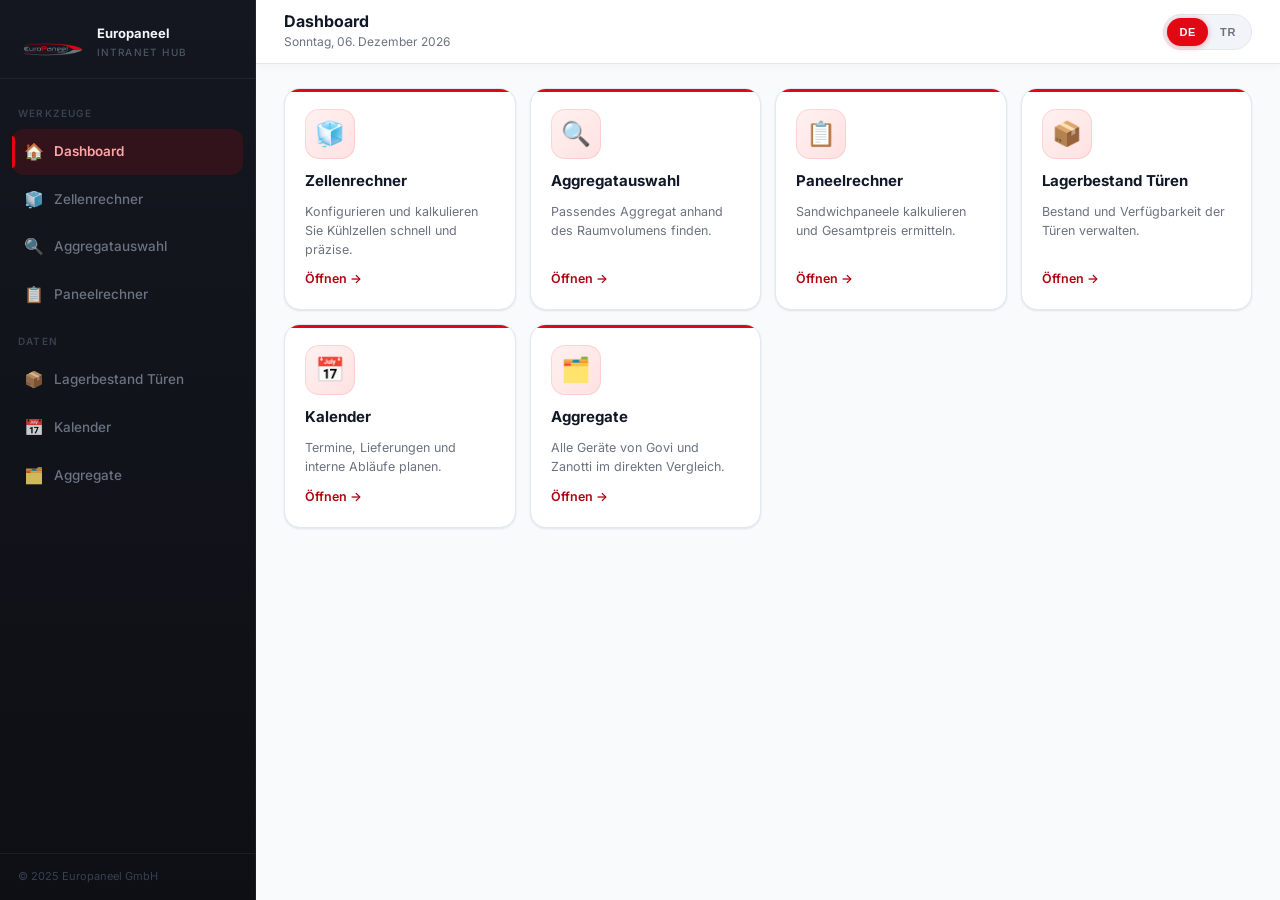
==== commit d10b8035: "feat: Geraeteauswahl & Preise neu, parametrische 3D-Zeichnung, moderner Look Daten & Preise: - Zentr" ====
--- a/index.html
+++ b/index.html
@@ -44,7 +44,14 @@
     .module-card:nth-child(4) { animation-delay: .16s; }
     .module-card:nth-child(5) { animation-delay: .20s; }
     .module-card:nth-child(6) { animation-delay: .24s; }
-    .m-icon { font-size: 26px; }
+    .m-icon {
+      font-size: 24px; width: 50px; height: 50px; border-radius: 14px;
+      display: inline-flex; align-items: center; justify-content: center;
+      background: linear-gradient(135deg, #fff1f1, #ffe1e1);
+      box-shadow: inset 0 0 0 1px rgba(227,6,19,0.10);
+      transition: transform var(--duration) var(--ease);
+    }
+    .module-card:hover .m-icon { transform: scale(1.06) rotate(-3deg); }
     .module-card h3 { font-size: 15px; font-weight: 700; color: var(--ink); }
     .module-card p { font-size: 12.5px; color: var(--steel); line-height: 1.5; flex: 1; }
     .module-card .cta {
--- a/style.css
+++ b/style.css
@@ -20,10 +20,11 @@
   --white:     #ffffff;
   --border:    #e2e8f0;
 
-  --shadow-sm: 0 1px 3px rgba(0,0,0,0.06), 0 1px 2px rgba(0,0,0,0.04);
-  --shadow:    0 4px 16px rgba(0,0,0,0.07), 0 1px 4px rgba(0,0,0,0.04);
-  --shadow-md: 0 8px 24px rgba(0,0,0,0.09), 0 2px 6px rgba(0,0,0,0.04);
-  --shadow-red: 0 6px 20px rgba(227,6,19,0.28);
+  --shadow-sm: 0 1px 2px rgba(15,23,42,0.05), 0 1px 3px rgba(15,23,42,0.05);
+  --shadow:    0 4px 14px rgba(15,23,42,0.07), 0 2px 5px rgba(15,23,42,0.04);
+  --shadow-md: 0 14px 32px rgba(15,23,42,0.11), 0 4px 10px rgba(15,23,42,0.05);
+  --shadow-lg: 0 24px 50px rgba(15,23,42,0.14), 0 8px 18px rgba(15,23,42,0.06);
+  --shadow-red: 0 8px 22px rgba(227,6,19,0.30);
 
   --radius-sm: 8px;
   --radius:    12px;
@@ -68,7 +69,7 @@
 
 /* ── Sidebar ── */
 .sidebar {
-  background: #0f1117;
+  background: linear-gradient(180deg, #14171f 0%, #0d0f14 100%);
   border-right: 1px solid rgba(255,255,255,0.06);
   display: flex;
   flex-direction: column;
@@ -126,6 +127,7 @@
   gap: 10px;
   padding: 10px 12px;
   border-radius: var(--radius);
+  position: relative;
   color: #6b7280;
   font-size: 13.5px;
   font-weight: 500;
@@ -149,6 +151,10 @@
   color: #fca5a5;
   font-weight: 600;
 }
+.nav-link.active::before {
+  content: ""; position: absolute; left: 0; top: 7px; bottom: 7px;
+  width: 3px; border-radius: 0 3px 3px 0; background: var(--red);
+}
 .nav-link.active .nav-icon { opacity: 1; }
 
 .sidebar-footer {
@@ -177,6 +183,7 @@
   padding: 0 28px;
   background: var(--white);
   border-bottom: 1px solid var(--border);
+  box-shadow: 0 2px 10px rgba(15,23,42,0.03);
   position: relative;
   z-index: 10;
 }
@@ -276,11 +283,11 @@
   font-family: inherit;
 }
 .btn-primary {
-  background: var(--red);
+  background: linear-gradient(180deg, #ec1b27 0%, #e30613 55%, #d20612 100%);
   color: #fff;
   box-shadow: var(--shadow-red);
 }
-.btn-primary:hover { background: var(--red-dark); box-shadow: 0 8px 24px rgba(227,6,19,0.36); transform: translateY(-1px); }
+.btn-primary:hover { background: linear-gradient(180deg, #e30613 0%, #c20511 100%); box-shadow: 0 10px 26px rgba(227,6,19,0.38); transform: translateY(-1px); }
 .btn-primary:active { transform: translateY(0); }
 .btn-ghost { background: var(--white); border: 1px solid var(--border); color: var(--graphite); }
 .btn-ghost:hover { background: var(--surface); border-color: #cbd5e1; }
@@ -301,14 +308,14 @@
   font-weight: 700;
   font-size: 14px;
   cursor: pointer;
-  background: var(--red);
+  background: linear-gradient(180deg, #ec1b27 0%, #e30613 55%, #d20612 100%);
   color: #fff;
   box-shadow: var(--shadow-red);
   transition: all var(--duration);
   min-height: 46px;
   font-family: inherit;
 }
-.primary-btn:hover { background: var(--red-dark); transform: translateY(-1px); }
+.primary-btn:hover { background: linear-gradient(180deg, #e30613 0%, #c20511 100%); transform: translateY(-1px); }
 
 /* ================================================================
    FORMS
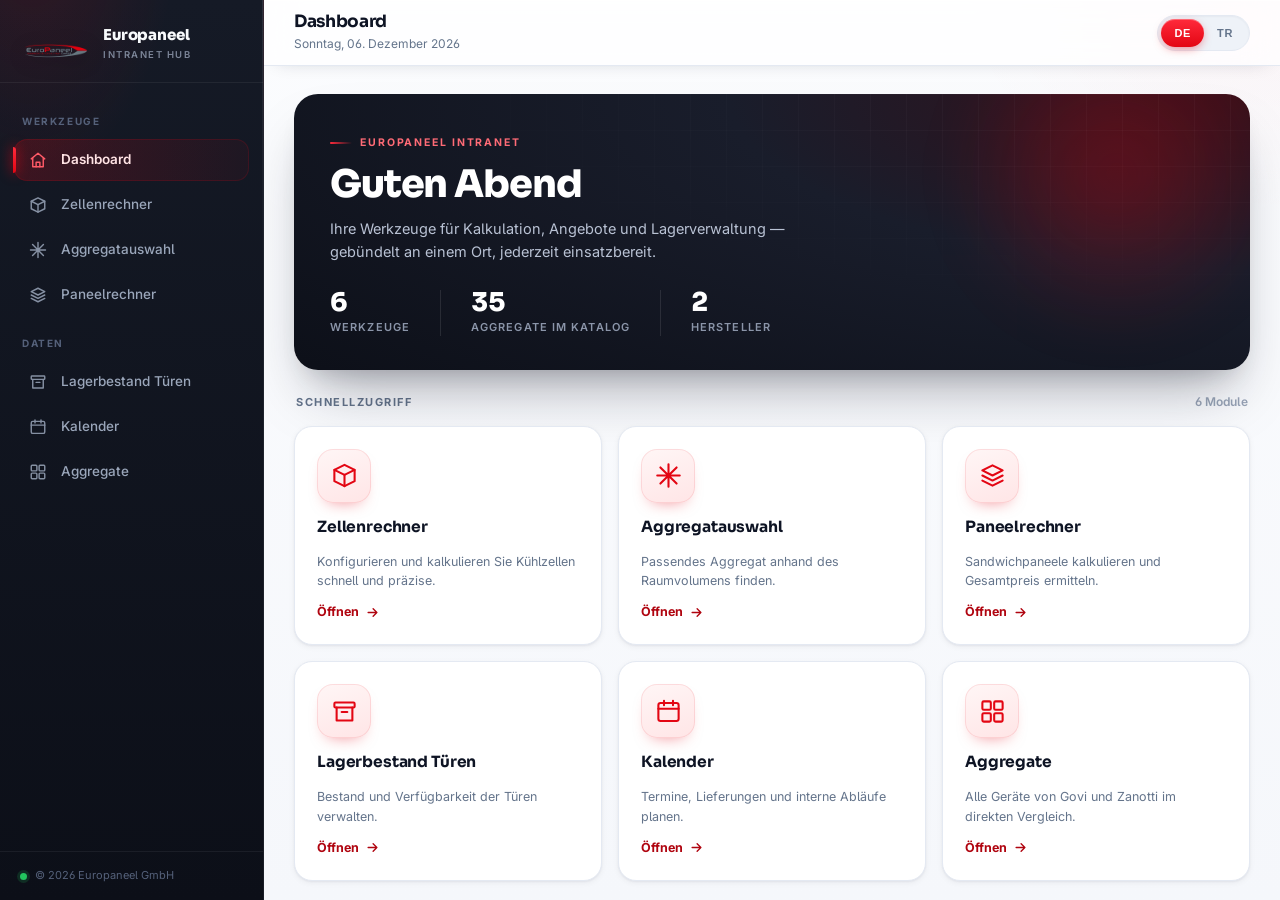
==== commit 70b09d1e: "Design 3.0: Agentur-Redesign der gesamten App + Split-Anlage (Pakora) Redesign (style.css als Design" ====
--- a/index.html
+++ b/index.html
@@ -3,72 +3,82 @@
 <head>
   <meta charset="UTF-8" />
   <meta name="viewport" content="width=device-width, initial-scale=1.0" />
+  <script src="pwa.js"></script>
   <title>Europaneel — Intranet</title>
   <link rel="icon" type="image/png" href="logo.png" />
   <link rel="apple-touch-icon" href="logo.png" />
   <link rel="stylesheet" href="style.css" />
+  <script src="aggregate-data.js"></script>
   <style>
-    /* Dashboard grid */
+    /* Abschnittskopf über den Modulen */
+    .dash-head { display: flex; align-items: baseline; justify-content: space-between; gap: 12px; margin: 6px 2px 14px; }
+    .dash-head .lbl { font-size: 11px; font-weight: 700; text-transform: uppercase; letter-spacing: 0.14em; color: var(--steel); }
+    .dash-head .cnt { font-size: 12px; color: var(--mist); font-weight: 600; }
+
+    /* Modul-Raster */
     .dash-grid {
       display: grid;
-      grid-template-columns: repeat(auto-fill, minmax(220px, 1fr));
-      gap: 14px;
+      grid-template-columns: repeat(auto-fill, minmax(232px, 1fr));
+      gap: 16px;
     }
     .module-card {
+      position: relative;
+      overflow: hidden;
       background: var(--white);
       border: 1px solid var(--border);
       border-radius: var(--radius-lg);
       box-shadow: var(--shadow-sm);
-      padding: 20px;
+      padding: 22px;
       display: flex;
       flex-direction: column;
-      gap: 10px;
+      gap: 12px;
       text-decoration: none;
       color: inherit;
-      position: relative;
-      overflow: hidden;
-      transition: box-shadow var(--duration), transform var(--duration);
-      animation: fadeUp .4s var(--ease) both;
+      transition: box-shadow .28s var(--ease), transform .28s var(--ease-out), border-color .28s var(--ease);
+      animation: fadeUp .5s var(--ease-out) both;
     }
     .module-card::before {
       content: "";
-      position: absolute;
-      top: 0; left: 0; right: 0;
-      height: 3px;
-      background: var(--red);
-    }
-    .module-card:hover { box-shadow: var(--shadow-md); transform: translateY(-2px); }
+      position: absolute; top: 0; left: 0; right: 0; height: 3px;
+      background: linear-gradient(90deg, var(--red-2), var(--red));
+      transform: scaleX(0); transform-origin: left;
+      transition: transform .38s var(--ease);
+    }
+    .module-card:hover { box-shadow: var(--shadow-md); transform: translateY(-4px); border-color: #dde3ee; }
+    .module-card:hover::before { transform: scaleX(1); }
     .module-card:nth-child(1) { animation-delay: .04s; }
-    .module-card:nth-child(2) { animation-delay: .08s; }
-    .module-card:nth-child(3) { animation-delay: .12s; }
-    .module-card:nth-child(4) { animation-delay: .16s; }
-    .module-card:nth-child(5) { animation-delay: .20s; }
-    .module-card:nth-child(6) { animation-delay: .24s; }
+    .module-card:nth-child(2) { animation-delay: .09s; }
+    .module-card:nth-child(3) { animation-delay: .14s; }
+    .module-card:nth-child(4) { animation-delay: .19s; }
+    .module-card:nth-child(5) { animation-delay: .24s; }
+    .module-card:nth-child(6) { animation-delay: .29s; }
+
     .m-icon {
-      font-size: 24px; width: 50px; height: 50px; border-radius: 14px;
+      width: 54px; height: 54px; border-radius: 16px;
       display: inline-flex; align-items: center; justify-content: center;
-      background: linear-gradient(135deg, #fff1f1, #ffe1e1);
-      box-shadow: inset 0 0 0 1px rgba(227,6,19,0.10);
-      transition: transform var(--duration) var(--ease);
-    }
-    .module-card:hover .m-icon { transform: scale(1.06) rotate(-3deg); }
-    .module-card h3 { font-size: 15px; font-weight: 700; color: var(--ink); }
-    .module-card p { font-size: 12.5px; color: var(--steel); line-height: 1.5; flex: 1; }
+      color: var(--red);
+      background: linear-gradient(160deg, #fff6f6 0%, #ffe5e6 100%);
+      box-shadow: inset 0 0 0 1px rgba(227,6,19,0.10), 0 8px 16px -10px rgba(227,6,19,0.5);
+      transition: transform .32s var(--ease-out);
+    }
+    .m-icon svg { width: 27px; height: 27px; stroke: currentColor; fill: none; stroke-width: 1.85; stroke-linecap: round; stroke-linejoin: round; }
+    .module-card:hover .m-icon { transform: scale(1.07) rotate(-4deg); }
+
+    .module-card h3 { font-family: var(--font-display); font-size: 15.5px; font-weight: 700; color: var(--ink); letter-spacing: -0.01em; }
+    .module-card p { font-size: 12.5px; color: var(--steel); line-height: 1.55; flex: 1; }
     .module-card .cta {
-      display: inline-flex;
-      align-items: center;
-      gap: 5px;
-      color: var(--red-dark);
-      font-weight: 600;
-      font-size: 12.5px;
-      margin-top: auto;
-    }
+      display: inline-flex; align-items: center; gap: 6px;
+      color: var(--red-dark); font-weight: 700; font-size: 12.5px; margin-top: auto;
+    }
+    .module-card .cta svg { width: 15px; height: 15px; stroke: currentColor; fill: none; stroke-width: 2.2; stroke-linecap: round; stroke-linejoin: round; transition: transform .25s var(--ease); }
+    .module-card:hover .cta svg { transform: translateX(4px); }
+
     @media (max-width: 768px) {
-      .dash-grid { grid-template-columns: 1fr 1fr; gap: 10px; }
+      .dash-grid { grid-template-columns: 1fr 1fr; gap: 12px; }
+      .module-card { padding: 18px; }
       .module-card p { display: none; }
     }
     @media (max-width: 420px) { .dash-grid { grid-template-columns: 1fr; } }
-    @media (hover: none) { .module-card:hover { transform: none; } }
   </style>
 </head>
 <body>
@@ -128,42 +138,73 @@
     </div>
 
     <div class="content">
+
+      <!-- ═══ HERO ═══ -->
+      <section class="hero">
+        <div class="hero-inner">
+          <span class="hero-eyebrow" data-i18n="hero_eyebrow">Europaneel Intranet</span>
+          <h1><span id="hero-greet">Guten Tag</span></h1>
+          <p data-i18n="hero_sub">Ihre Werkzeuge für Kalkulation, Angebote und Lagerverwaltung — gebündelt an einem Ort, jederzeit einsatzbereit.</p>
+          <div class="hero-stats">
+            <div class="hero-stat">
+              <span class="num">6</span>
+              <span class="lbl" data-i18n="hero_stat_tools">Werkzeuge</span>
+            </div>
+            <div class="hero-divider"></div>
+            <div class="hero-stat">
+              <span class="num" id="stat-agg">–</span>
+              <span class="lbl" data-i18n="hero_stat_agg">Aggregate im Katalog</span>
+            </div>
+            <div class="hero-divider"></div>
+            <div class="hero-stat">
+              <span class="num">2</span>
+              <span class="lbl" data-i18n="hero_stat_makers">Hersteller</span>
+            </div>
+          </div>
+        </div>
+      </section>
+
+      <div class="dash-head">
+        <span class="lbl" data-i18n="dash_section">Schnellzugriff</span>
+        <span class="cnt" data-i18n="dash_count">6 Module</span>
+      </div>
+
       <div class="dash-grid">
         <a class="module-card" href="zellenrechner.html">
-          <div class="m-icon">🧊</div>
+          <div class="m-icon"><svg viewBox="0 0 24 24"><path d="M12 2.5 21 7v10l-9 4.5L3 17V7z"/><path d="M3 7l9 4.5L21 7"/><path d="M12 11.5V21.5"/></svg></div>
           <h3 data-i18n="c_zellen">Zellenrechner</h3>
           <p data-i18n="cd_zellen">Konfigurieren und kalkulieren Sie Kühlzellen schnell und präzise.</p>
-          <span class="cta" data-i18n="cta">Öffnen →</span>
+          <span class="cta"><span data-i18n="cta">Öffnen</span><svg viewBox="0 0 24 24"><path d="M5 12h14M13 6l6 6-6 6"/></svg></span>
         </a>
         <a class="module-card" href="aggregatauswahl.html">
-          <div class="m-icon">🔍</div>
+          <div class="m-icon"><svg viewBox="0 0 24 24"><path d="M12 2v20M2 12h20M4.8 4.8l14.4 14.4M19.2 4.8 4.8 19.2"/></svg></div>
           <h3 data-i18n="c_aggr">Aggregatauswahl</h3>
           <p data-i18n="cd_aggr">Passendes Aggregat anhand des Raumvolumens finden.</p>
-          <span class="cta" data-i18n="cta">Öffnen →</span>
+          <span class="cta"><span data-i18n="cta">Öffnen</span><svg viewBox="0 0 24 24"><path d="M5 12h14M13 6l6 6-6 6"/></svg></span>
         </a>
         <a class="module-card" href="paneelrechner.html">
-          <div class="m-icon">📋</div>
+          <div class="m-icon"><svg viewBox="0 0 24 24"><path d="M12 3 3 7.5l9 4.5 9-4.5L12 3z"/><path d="M3 12l9 4.5L21 12"/><path d="M3 16.5 12 21l9-4.5"/></svg></div>
           <h3 data-i18n="c_paneel">Paneelrechner</h3>
           <p data-i18n="cd_paneel">Sandwichpaneele kalkulieren und Gesamtpreis ermitteln.</p>
-          <span class="cta" data-i18n="cta">Öffnen →</span>
+          <span class="cta"><span data-i18n="cta">Öffnen</span><svg viewBox="0 0 24 24"><path d="M5 12h14M13 6l6 6-6 6"/></svg></span>
         </a>
         <a class="module-card" href="lagerbestand_tueren.html">
-          <div class="m-icon">📦</div>
+          <div class="m-icon"><svg viewBox="0 0 24 24"><rect x="3" y="4" width="18" height="4.5" rx="1"/><path d="M5 8.5V20h14V8.5"/><path d="M9.5 12.5h5"/></svg></div>
           <h3 data-i18n="c_lager">Lagerbestand Türen</h3>
           <p data-i18n="cd_lager">Bestand und Verfügbarkeit der Türen verwalten.</p>
-          <span class="cta" data-i18n="cta">Öffnen →</span>
+          <span class="cta"><span data-i18n="cta">Öffnen</span><svg viewBox="0 0 24 24"><path d="M5 12h14M13 6l6 6-6 6"/></svg></span>
         </a>
         <a class="module-card" href="kalender.html">
-          <div class="m-icon">📅</div>
+          <div class="m-icon"><svg viewBox="0 0 24 24"><rect x="3" y="4.5" width="18" height="16" rx="2"/><path d="M3 9.5h18M8 2.5v4M16 2.5v4"/></svg></div>
           <h3 data-i18n="c_kal">Kalender</h3>
           <p data-i18n="cd_kal">Termine, Lieferungen und interne Abläufe planen.</p>
-          <span class="cta" data-i18n="cta">Öffnen →</span>
+          <span class="cta"><span data-i18n="cta">Öffnen</span><svg viewBox="0 0 24 24"><path d="M5 12h14M13 6l6 6-6 6"/></svg></span>
         </a>
         <a class="module-card" href="aggregate.html">
-          <div class="m-icon">🗂️</div>
+          <div class="m-icon"><svg viewBox="0 0 24 24"><rect x="3" y="3" width="7.5" height="7.5" rx="1.2"/><rect x="13.5" y="3" width="7.5" height="7.5" rx="1.2"/><rect x="3" y="13.5" width="7.5" height="7.5" rx="1.2"/><rect x="13.5" y="13.5" width="7.5" height="7.5" rx="1.2"/></svg></div>
           <h3 data-i18n="c_all">Aggregate</h3>
           <p data-i18n="cd_all">Alle Geräte von Govi und Zanotti im direkten Vergleich.</p>
-          <span class="cta" data-i18n="cta">Öffnen →</span>
+          <span class="cta"><span data-i18n="cta">Öffnen</span><svg viewBox="0 0 24 24"><path d="M5 12h14M13 6l6 6-6 6"/></svg></span>
         </a>
       </div>
     </div>
@@ -183,22 +224,35 @@
 </nav>
 
 <script>
-  document.getElementById("today").textContent = new Date().toLocaleDateString("de-DE", {
+  const now = new Date();
+  document.getElementById("today").textContent = now.toLocaleDateString("de-DE", {
     weekday:"long", day:"2-digit", month:"long", year:"numeric"
   });
+
+  // Live-Kennzahl: Anzahl Aggregate im zentralen Katalog
+  try {
+    const cnt = (window.EuropaneelData && window.EuropaneelData.AGGREGATES) ? window.EuropaneelData.AGGREGATES.length : 0;
+    if (cnt) document.getElementById("stat-agg").textContent = cnt;
+  } catch(e) {}
+
   const T = {
     de: {
       brand_sub:"Intranet Hub", page_title:"Dashboard",
       nav_tools:"Werkzeuge", nav_data:"Daten",
       nav_home:"Dashboard", nav_zellen:"Zellenrechner", nav_aggr:"Aggregatauswahl",
       nav_paneel:"Paneelrechner", nav_lager:"Lagerbestand Türen", nav_kal:"Kalender", nav_aggregate:"Aggregate",
+      hero_eyebrow:"Europaneel Intranet",
+      hero_sub:"Ihre Werkzeuge für Kalkulation, Angebote und Lagerverwaltung — gebündelt an einem Ort, jederzeit einsatzbereit.",
+      hero_stat_tools:"Werkzeuge", hero_stat_agg:"Aggregate im Katalog", hero_stat_makers:"Hersteller",
+      greet_morning:"Guten Morgen", greet_day:"Guten Tag", greet_evening:"Guten Abend", greet_night:"Guten Abend",
+      dash_section:"Schnellzugriff", dash_count:"6 Module",
       c_zellen:"Zellenrechner", cd_zellen:"Konfigurieren und kalkulieren Sie Kühlzellen schnell und präzise.",
       c_aggr:"Aggregatauswahl", cd_aggr:"Passendes Aggregat anhand des Raumvolumens finden.",
       c_paneel:"Paneelrechner", cd_paneel:"Sandwichpaneele kalkulieren und Gesamtpreis ermitteln.",
       c_lager:"Lagerbestand Türen", cd_lager:"Bestand und Verfügbarkeit der Türen verwalten.",
       c_kal:"Kalender", cd_kal:"Termine, Lieferungen und interne Abläufe planen.",
       c_all:"Aggregate", cd_all:"Alle Geräte von Govi und Zanotti im direkten Vergleich.",
-      cta:"Öffnen →",
+      cta:"Öffnen",
       nav_home_s:"Home", nav_zellen_s:"Zellen", nav_aggr_s:"Agregat",
       nav_paneel_s:"Paneele", nav_lager_s:"Lager", nav_kal_s:"Kalender"
     },
@@ -207,22 +261,35 @@
       nav_tools:"Araçlar", nav_data:"Veriler",
       nav_home:"Anasayfa", nav_zellen:"Soğuk Oda", nav_aggr:"Agrega Seçimi",
       nav_paneel:"Panel Hesap", nav_lager:"Kapı Stoğu", nav_kal:"Takvim", nav_aggregate:"Agregalar",
+      hero_eyebrow:"Europaneel Intranet",
+      hero_sub:"Hesaplama, teklif ve stok yönetimi araçlarınız — tek bir yerde, her an hazır.",
+      hero_stat_tools:"Araç", hero_stat_agg:"Katalogdaki agrega", hero_stat_makers:"Üretici",
+      greet_morning:"Günaydın", greet_day:"İyi günler", greet_evening:"İyi akşamlar", greet_night:"İyi akşamlar",
+      dash_section:"Hızlı erişim", dash_count:"6 modül",
       c_zellen:"Soğuk Oda Hesaplama", cd_zellen:"Soğuk odaları hızlı yapılandırın ve hesaplayın.",
       c_aggr:"Agrega Seçimi", cd_aggr:"Hacme göre uygun agrega bulun.",
       c_paneel:"Panel Hesaplayıcı", cd_paneel:"Sandviç panel fiyatı ve toplam hesaplama.",
       c_lager:"Kapı Stoğu", cd_lager:"Kapıların stok ve uygunluk durumunu yönetin.",
       c_kal:"Takvim", cd_kal:"Randevuları, teslimatları ve iş akışlarını planlayın.",
       c_all:"Agregalar", cd_all:"Govi ve Zanotti cihazlarının karşılaştırması.",
-      cta:"Aç →",
+      cta:"Aç",
       nav_home_s:"Ana", nav_zellen_s:"Oda", nav_aggr_s:"Agrega",
       nav_paneel_s:"Panel", nav_lager_s:"Stok", nav_kal_s:"Takvim"
     }
   };
+  function greetingKey() {
+    const h = new Date().getHours();
+    if (h >= 5  && h < 11) return "greet_morning";
+    if (h >= 11 && h < 17) return "greet_day";
+    if (h >= 17 && h < 22) return "greet_evening";
+    return "greet_night";
+  }
   function applyLang(lang) {
     const d = T[lang] || T.de;
     document.documentElement.lang = lang;
     document.title = "Europaneel — " + d.page_title;
     document.querySelectorAll("[data-i18n]").forEach(el => { const v = d[el.dataset.i18n]; if (v) el.textContent = v; });
+    document.getElementById("hero-greet").textContent = d[greetingKey()];
     document.querySelectorAll(".lang-btn").forEach(b => b.classList.toggle("active", b.dataset.lang === lang));
     localStorage.setItem("europaneel_lang", lang);
   }
--- a/style.css
+++ b/style.css
@@ -1,50 +1,73 @@
 /* ================================================================
-   EUROPANEEL — UNIFIED DESIGN SYSTEM
-   ================================================================ */
-
-@import url('https://fonts.googleapis.com/css2?family=Inter:wght@400;500;600;700;800&display=swap');
-
-/* ── Variables ── */
+   EUROPANEEL — DESIGN SYSTEM 3.0
+   Kuratiertes, „Agentur-Niveau" Interface: veredelte Typografie,
+   geschichtete Tiefe, Glas-Topbar, Signatur-Verläufe, feine Mikro-
+   Interaktionen. Alle bestehenden Klassen-/Variablennamen bleiben
+   erhalten, damit die Seitenskripte unverändert funktionieren.
+   ================================================================ */
+
+@import url('https://fonts.googleapis.com/css2?family=Inter:wght@400;500;600;700;800&family=Sora:wght@600;700;800&display=swap');
+
+/* ── Variablen ── */
 :root {
+  /* Marke */
   --red:        #e30613;
+  --red-2:      #ff2a3b;
   --red-dark:   #b00510;
-  --red-bg:     #fff1f1;
+  --red-bg:     #fff1f2;
   --red-border: #fca5a5;
-
-  --ink:       #111827;
-  --graphite:  #374151;
-  --steel:     #6b7280;
-  --mist:      #9ca3af;
-  --paper:     #f8fafc;
-  --surface:   #f1f5f9;
+  --red-glow:   rgba(227,6,19,0.30);
+
+  /* Neutrale Skala (leicht kühl, sorgfältig abgestuft) */
+  --ink:       #0e1424;
+  --graphite:  #33405a;
+  --steel:     #64748b;
+  --mist:      #97a3b6;
+  --faint:     #cbd5e1;
+  --paper:     #f5f7fb;
+  --surface:   #eef2f8;
+  --surface-2: #e6ecf5;
   --white:     #ffffff;
-  --border:    #e2e8f0;
-
-  --shadow-sm: 0 1px 2px rgba(15,23,42,0.05), 0 1px 3px rgba(15,23,42,0.05);
+  --border:    #e4e9f2;
+  --line:      #eef1f7;
+
+  /* Tinten für dunkle Flächen */
+  --night-1:   #151a26;
+  --night-2:   #0c0f18;
+
+  /* Geschichtete, farbgetönte Schatten */
+  --shadow-xs: 0 1px 2px rgba(15,23,42,0.04);
+  --shadow-sm: 0 1px 2px rgba(15,23,42,0.05), 0 2px 6px rgba(15,23,42,0.05);
   --shadow:    0 4px 14px rgba(15,23,42,0.07), 0 2px 5px rgba(15,23,42,0.04);
-  --shadow-md: 0 14px 32px rgba(15,23,42,0.11), 0 4px 10px rgba(15,23,42,0.05);
-  --shadow-lg: 0 24px 50px rgba(15,23,42,0.14), 0 8px 18px rgba(15,23,42,0.06);
-  --shadow-red: 0 8px 22px rgba(227,6,19,0.30);
-
-  --radius-sm: 8px;
-  --radius:    12px;
-  --radius-lg: 16px;
-  --radius-xl: 20px;
+  --shadow-md: 0 16px 34px -12px rgba(15,23,42,0.20), 0 6px 14px -8px rgba(15,23,42,0.12);
+  --shadow-lg: 0 34px 60px -20px rgba(13,18,32,0.36), 0 14px 26px -14px rgba(13,18,32,0.20);
+  --shadow-red: 0 10px 24px -6px rgba(227,6,19,0.42), inset 0 1px 0 rgba(255,255,255,0.24);
+
+  --radius-sm: 9px;
+  --radius:    13px;
+  --radius-lg: 18px;
+  --radius-xl: 24px;
   --radius-pill: 9999px;
 
-  --sidebar-w: 256px;
-  --topbar-h:  64px;
-  --nav-h:     60px;
+  --sidebar-w: 264px;
+  --topbar-h:  66px;
+  --nav-h:     62px;
+
+  --ring: 0 0 0 3px rgba(227,6,19,0.16);
+
+  --font-display: "Sora", "Inter", -apple-system, system-ui, sans-serif;
+  --font-body: "Inter", -apple-system, BlinkMacSystemFont, system-ui, "Segoe UI", sans-serif;
 
   --ease: cubic-bezier(.4,0,.2,1);
-  --duration: 0.18s;
-}
-
-/* ── Base reset ── */
+  --ease-out: cubic-bezier(.16,1,.3,1);
+  --duration: 0.2s;
+}
+
+/* ── Basis-Reset ── */
 *, *::before, *::after { box-sizing: border-box; margin: 0; padding: 0; }
 html { height: 100%; }
 body {
-  font-family: "Inter", system-ui, sans-serif;
+  font-family: var(--font-body);
   font-size: 14px;
   line-height: 1.6;
   color: var(--graphite);
@@ -52,13 +75,32 @@
   height: 100%;
   overflow: hidden;
   -webkit-font-smoothing: antialiased;
+  -moz-osx-font-smoothing: grayscale;
   text-rendering: optimizeLegibility;
+  -webkit-tap-highlight-color: transparent;
+  overscroll-behavior-y: contain;
+  font-feature-settings: "cv05" 1, "ss01" 1;
 }
 a { color: inherit; text-decoration: none; }
 img { display: block; }
-
-/* ================================================================
-   SHELL — shared by every page
+h1, h2, h3, h4 { font-family: var(--font-display); letter-spacing: -0.02em; }
+
+::selection { background: rgba(227,6,19,0.15); color: var(--ink); }
+
+:focus-visible { outline: 2px solid var(--red); outline-offset: 2px; border-radius: 4px; }
+
+/* ── Feine, zurückhaltende Scrollbalken ── */
+* { scrollbar-width: thin; scrollbar-color: #c4cdda transparent; }
+::-webkit-scrollbar { width: 11px; height: 11px; }
+::-webkit-scrollbar-track { background: transparent; }
+::-webkit-scrollbar-thumb {
+  background: #c4cdda; border-radius: 999px;
+  border: 3px solid transparent; background-clip: padding-box;
+}
+::-webkit-scrollbar-thumb:hover { background: #9aa7ba; background-clip: padding-box; }
+
+/* ================================================================
+   SHELL — von jeder Seite geteilt
    ================================================================ */
 .shell {
   display: grid;
@@ -69,110 +111,134 @@
 
 /* ── Sidebar ── */
 .sidebar {
-  background: linear-gradient(180deg, #14171f 0%, #0d0f14 100%);
+  position: relative;
+  background:
+    radial-gradient(120% 60% at 12% -8%, rgba(227,6,19,0.14) 0%, transparent 46%),
+    linear-gradient(180deg, var(--night-1) 0%, var(--night-2) 100%);
   border-right: 1px solid rgba(255,255,255,0.06);
   display: flex;
   flex-direction: column;
   overflow: hidden;
 }
+.sidebar::after {  /* feine Lichtkante rechts */
+  content: ""; position: absolute; top: 0; right: 0; bottom: 0; width: 1px;
+  background: linear-gradient(180deg, rgba(255,255,255,0.10), transparent 30%);
+  pointer-events: none;
+}
 .sidebar-top {
-  padding: 24px 18px 16px;
+  padding: 24px 20px 18px;
   border-bottom: 1px solid rgba(255,255,255,0.06);
 }
-.brand {
-  display: flex;
-  align-items: center;
-  gap: 12px;
-}
+.brand { display: flex; align-items: center; gap: 13px; }
 .brand img {
-  height: 38px;
-  width: auto;
-  flex-shrink: 0;
+  height: 40px; width: auto; flex-shrink: 0;
+  filter: drop-shadow(0 4px 10px rgba(0,0,0,0.4));
 }
 .brand-text { display: flex; flex-direction: column; }
 .brand-name {
-  font-size: 13px;
-  font-weight: 700;
-  color: #f1f5f9;
-  line-height: 1.2;
+  font-family: var(--font-display);
+  font-size: 15px;
+  font-weight: 800;
+  color: #f8fafc;
+  line-height: 1.15;
+  letter-spacing: -0.01em;
 }
 .brand-sub {
-  font-size: 10px;
-  font-weight: 500;
-  color: #4b5563;
+  font-size: 9.5px;
+  font-weight: 600;
+  color: #7c8598;
   text-transform: uppercase;
-  letter-spacing: 0.12em;
-  margin-top: 2px;
+  letter-spacing: 0.16em;
+  margin-top: 3px;
 }
 
 .sidebar-nav {
   flex: 1;
   overflow-y: auto;
-  padding: 12px 12px;
+  padding: 14px 14px;
   display: flex;
   flex-direction: column;
-  gap: 2px;
-}
+  gap: 3px;
+}
+.sidebar-nav::-webkit-scrollbar-thumb { background: rgba(255,255,255,0.12); }
 .nav-section-label {
   font-size: 10px;
-  font-weight: 600;
-  color: #374151;
+  font-weight: 700;
+  color: #55617a;
   text-transform: uppercase;
-  letter-spacing: 0.12em;
-  padding: 14px 6px 6px;
+  letter-spacing: 0.16em;
+  padding: 16px 8px 7px;
 }
 .nav-link {
   display: flex;
   align-items: center;
-  gap: 10px;
-  padding: 10px 12px;
+  gap: 12px;
+  padding: 10px 13px;
   border-radius: var(--radius);
   position: relative;
-  color: #6b7280;
+  color: #9aa6ba;
   font-size: 13.5px;
   font-weight: 500;
-  transition: background var(--duration) var(--ease), color var(--duration) var(--ease);
+  transition: background var(--duration) var(--ease), color var(--duration) var(--ease), transform var(--duration) var(--ease);
   white-space: nowrap;
 }
 .nav-link .nav-icon {
   font-size: 16px;
-  width: 20px;
+  width: 22px;
+  height: 22px;
   display: inline-flex;
+  align-items: center;
   justify-content: center;
   flex-shrink: 0;
-  opacity: 0.8;
-}
+  opacity: 0.85;
+  transition: opacity var(--duration) var(--ease), transform var(--duration) var(--ease);
+}
+.nav-link .nav-icon svg { width: 18px; height: 18px; display: block; }
 .nav-link:hover {
-  background: rgba(255,255,255,0.06);
-  color: #e2e8f0;
-}
+  background: rgba(255,255,255,0.055);
+  color: #eef2f8;
+}
+.nav-link:hover .nav-icon { transform: scale(1.08); opacity: 1; }
 .nav-link.active {
-  background: rgba(227,6,19,0.15);
-  color: #fca5a5;
+  background: linear-gradient(90deg, rgba(227,6,19,0.20) 0%, rgba(227,6,19,0.05) 100%);
+  color: #ffe3e4;
   font-weight: 600;
+  box-shadow: inset 0 0 0 1px rgba(227,6,19,0.16);
 }
 .nav-link.active::before {
-  content: ""; position: absolute; left: 0; top: 7px; bottom: 7px;
-  width: 3px; border-radius: 0 3px 3px 0; background: var(--red);
-}
-.nav-link.active .nav-icon { opacity: 1; }
+  content: ""; position: absolute; left: -1px; top: 8px; bottom: 8px;
+  width: 3px; border-radius: 0 3px 3px 0;
+  background: linear-gradient(180deg, var(--red-2), var(--red));
+  box-shadow: 0 0 12px 1px rgba(227,6,19,0.7);
+}
+.nav-link.active .nav-icon { opacity: 1; color: #ff5a67; }
 
 .sidebar-footer {
-  padding: 14px 18px;
+  padding: 15px 20px;
   border-top: 1px solid rgba(255,255,255,0.06);
   font-size: 11px;
-  color: #374151;
-}
-
-/* ── Main area ── */
+  color: #55617a;
+  display: flex;
+  align-items: center;
+  gap: 8px;
+}
+.sidebar-footer .foot-dot {
+  width: 7px; height: 7px; border-radius: 50%;
+  background: #22c55e; flex-shrink: 0;
+  box-shadow: 0 0 0 3px rgba(34,197,94,0.16);
+}
+
+/* ── Hauptbereich ── */
 .main {
   display: flex;
   flex-direction: column;
   overflow: hidden;
-  background: var(--paper);
-}
-
-/* ── Topbar ── */
+  background:
+    radial-gradient(80% 60% at 100% 0%, rgba(227,6,19,0.035) 0%, transparent 40%),
+    linear-gradient(180deg, #fbfcfe 0%, var(--paper) 100%);
+}
+
+/* ── Topbar (Glas) ── */
 .topbar {
   height: var(--topbar-h);
   min-height: var(--topbar-h);
@@ -180,49 +246,63 @@
   align-items: center;
   justify-content: space-between;
   gap: 16px;
-  padding: 0 28px;
-  background: var(--white);
+  padding: 0 30px;
+  background: rgba(255,255,255,0.72);
+  backdrop-filter: saturate(180%) blur(16px);
+  -webkit-backdrop-filter: saturate(180%) blur(16px);
   border-bottom: 1px solid var(--border);
-  box-shadow: 0 2px 10px rgba(15,23,42,0.03);
+  box-shadow: 0 1px 0 rgba(255,255,255,0.6) inset, 0 6px 20px -14px rgba(15,23,42,0.30);
   position: relative;
-  z-index: 10;
-}
-.topbar-left { display: flex; flex-direction: column; gap: 1px; }
-.topbar-title { font-size: 16px; font-weight: 700; color: var(--ink); line-height: 1.2; }
+  z-index: 20;
+}
+@supports not ((backdrop-filter: blur(1px)) or (-webkit-backdrop-filter: blur(1px))) {
+  .topbar { background: var(--white); }
+}
+.topbar-left { display: flex; flex-direction: column; gap: 2px; }
+.topbar-title {
+  font-family: var(--font-display);
+  font-size: 17px; font-weight: 700; color: var(--ink); line-height: 1.15;
+  letter-spacing: -0.02em;
+}
 .topbar-sub { font-size: 12px; color: var(--steel); }
 .topbar-right { display: flex; align-items: center; gap: 10px; flex-shrink: 0; }
 
 .date-pill {
-  background: var(--surface);
+  background: var(--white);
   border: 1px solid var(--border);
-  padding: 6px 14px;
+  padding: 7px 15px;
   border-radius: var(--radius-pill);
   font-size: 12px;
   font-weight: 600;
   color: var(--graphite);
   white-space: nowrap;
-}
-
-/* ── Scrollable content ── */
+  box-shadow: var(--shadow-xs);
+}
+
+/* ── Scrollbarer Inhalt ── */
 .content {
   flex: 1;
   overflow-y: auto;
-  padding: 24px 28px 32px;
-}
-
-/* ── Language switch ── */
+  padding: 28px 30px 40px;
+  max-width: 1520px;
+  width: 100%;
+  margin-inline: auto;
+}
+
+/* ── Sprachumschalter ── */
 .lang-switch {
   display: inline-flex;
   background: var(--surface);
   border: 1px solid var(--border);
   border-radius: var(--radius-pill);
   padding: 3px;
+  box-shadow: var(--shadow-xs) inset;
 }
 .lang-btn {
   border: none;
   background: transparent;
   border-radius: var(--radius-pill);
-  padding: 4px 12px;
+  padding: 5px 13px;
   font-size: 11px;
   font-weight: 700;
   cursor: pointer;
@@ -232,35 +312,111 @@
   min-height: 28px;
 }
 .lang-btn.active {
-  background: var(--red);
+  background: linear-gradient(180deg, var(--red-2), var(--red));
   color: #fff;
-  box-shadow: 0 1px 6px rgba(227,6,19,0.35);
-}
+  box-shadow: 0 3px 10px -2px rgba(227,6,19,0.5), inset 0 1px 0 rgba(255,255,255,0.3);
+}
+
+/* ================================================================
+   HERO — Signatur-Kopf (Dashboard)
+   ================================================================ */
+.hero {
+  position: relative;
+  overflow: hidden;
+  border-radius: var(--radius-xl);
+  padding: 34px 36px;
+  margin-bottom: 22px;
+  color: #f8fafc;
+  background:
+    radial-gradient(130% 150% at 100% 0%, #37101a 0%, #191d2b 42%, #0d1019 100%);
+  box-shadow: var(--shadow-lg);
+  animation: fadeUp .5s var(--ease-out) both;
+}
+.hero::before {  /* feines Raster + Glanz */
+  content: ""; position: absolute; inset: 0;
+  background-image:
+    linear-gradient(rgba(255,255,255,0.035) 1px, transparent 1px),
+    linear-gradient(90deg, rgba(255,255,255,0.035) 1px, transparent 1px);
+  background-size: 36px 36px;
+  mask-image: radial-gradient(120% 120% at 90% 0%, #000 0%, transparent 70%);
+  -webkit-mask-image: radial-gradient(120% 120% at 90% 0%, #000 0%, transparent 70%);
+  pointer-events: none;
+}
+.hero::after {  /* roter Lichtkegel */
+  content: ""; position: absolute; top: -40%; right: -6%;
+  width: 380px; height: 380px; border-radius: 50%;
+  background: radial-gradient(circle, rgba(227,6,19,0.55) 0%, transparent 62%);
+  filter: blur(28px); opacity: 0.55; pointer-events: none;
+}
+.hero-inner { position: relative; z-index: 1; }
+.hero-eyebrow {
+  display: inline-flex; align-items: center; gap: 8px;
+  font-size: 10.5px; font-weight: 700; letter-spacing: 0.18em;
+  text-transform: uppercase; color: #ff6b76;
+  margin-bottom: 14px;
+}
+.hero-eyebrow::before {
+  content: ""; width: 22px; height: 2px; border-radius: 2px;
+  background: linear-gradient(90deg, var(--red-2), transparent);
+}
+.hero h1 {
+  font-size: clamp(26px, 3vw, 38px);
+  font-weight: 800; line-height: 1.05; color: #fff;
+  letter-spacing: -0.03em;
+}
+.hero h1 .accent {
+  background: linear-gradient(90deg, #ff5a67, #ff9aa2);
+  -webkit-background-clip: text; background-clip: text; color: transparent;
+}
+.hero p {
+  margin-top: 12px; max-width: 52ch;
+  font-size: 14.5px; color: #b9c2d4; line-height: 1.6;
+}
+.hero-stats {
+  display: flex; flex-wrap: wrap; gap: 30px; margin-top: 26px;
+}
+.hero-stat { display: flex; flex-direction: column; gap: 3px; }
+.hero-stat .num {
+  font-family: var(--font-display);
+  font-size: 26px; font-weight: 800; color: #fff; line-height: 1;
+  letter-spacing: -0.02em; font-variant-numeric: tabular-nums;
+}
+.hero-stat .lbl {
+  font-size: 11px; color: #8b95a9; text-transform: uppercase; letter-spacing: 0.1em; font-weight: 600;
+}
+.hero-divider { width: 1px; background: rgba(255,255,255,0.10); align-self: stretch; }
 
 /* ================================================================
    CARDS
    ================================================================ */
 .card {
+  position: relative;
   background: var(--white);
   border: 1px solid var(--border);
   border-radius: var(--radius-lg);
   box-shadow: var(--shadow-sm);
-  padding: 24px;
-}
-.card + .card { margin-top: 16px; }
+  padding: 26px;
+  animation: fadeUp .45s var(--ease-out) both;
+}
+.card + .card { margin-top: 18px; }
 
 .section-label {
   font-size: 10.5px;
   font-weight: 700;
   text-transform: uppercase;
-  letter-spacing: 0.1em;
+  letter-spacing: 0.12em;
   color: var(--steel);
-  margin: 20px 0 10px;
-  padding-bottom: 8px;
-  border-bottom: 1px solid var(--border);
+  margin: 22px 0 12px;
+  padding-bottom: 9px;
+  border-bottom: 1px solid var(--line);
+  display: flex; align-items: center; gap: 9px;
+}
+.section-label::before {
+  content: ""; width: 4px; height: 13px; border-radius: 2px; flex-shrink: 0;
+  background: linear-gradient(180deg, var(--red-2), var(--red));
 }
 .section-label:first-child { margin-top: 0; }
-.section-title { font-size: 16px; font-weight: 700; color: var(--ink); margin-bottom: 4px; }
+.section-title { font-family: var(--font-display); font-size: 17px; font-weight: 700; color: var(--ink); margin-bottom: 5px; letter-spacing: -0.02em; }
 .helper { font-size: 13px; color: var(--steel); margin-bottom: 16px; }
 
 /* ================================================================
@@ -270,31 +426,40 @@
   display: inline-flex;
   align-items: center;
   justify-content: center;
-  gap: 7px;
+  gap: 8px;
   border: none;
   border-radius: var(--radius);
-  padding: 11px 18px;
+  padding: 11px 19px;
   font-size: 13.5px;
   font-weight: 600;
   cursor: pointer;
-  transition: all var(--duration) var(--ease);
-  min-height: 42px;
+  transition: transform var(--duration) var(--ease), box-shadow var(--duration) var(--ease), background var(--duration) var(--ease), border-color var(--duration) var(--ease);
+  min-height: 43px;
   white-space: nowrap;
   font-family: inherit;
+  position: relative;
+  overflow: hidden;
 }
 .btn-primary {
-  background: linear-gradient(180deg, #ec1b27 0%, #e30613 55%, #d20612 100%);
+  background: linear-gradient(180deg, #f5313d 0%, var(--red) 52%, #cf0512 100%);
   color: #fff;
   box-shadow: var(--shadow-red);
 }
-.btn-primary:hover { background: linear-gradient(180deg, #e30613 0%, #c20511 100%); box-shadow: 0 10px 26px rgba(227,6,19,0.38); transform: translateY(-1px); }
+.btn-primary::after {  /* Glanzstreif beim Hover */
+  content: ""; position: absolute; inset: 0;
+  background: linear-gradient(120deg, transparent 30%, rgba(255,255,255,0.28) 50%, transparent 70%);
+  transform: translateX(-130%);
+  transition: transform .6s var(--ease);
+}
+.btn-primary:hover { box-shadow: 0 14px 30px -6px rgba(227,6,19,0.5), inset 0 1px 0 rgba(255,255,255,0.28); transform: translateY(-1px); }
+.btn-primary:hover::after { transform: translateX(130%); }
 .btn-primary:active { transform: translateY(0); }
-.btn-ghost { background: var(--white); border: 1px solid var(--border); color: var(--graphite); }
-.btn-ghost:hover { background: var(--surface); border-color: #cbd5e1; }
+.btn-ghost { background: var(--white); border: 1px solid var(--border); color: var(--graphite); box-shadow: var(--shadow-xs); }
+.btn-ghost:hover { background: var(--surface); border-color: var(--faint); transform: translateY(-1px); }
 .btn-danger { background: var(--red-bg); border: 1px solid var(--red-border); color: var(--red-dark); }
 .btn-danger:hover { background: #fee2e2; }
 .btn-full { width: 100%; }
-.btn-sm { padding: 6px 12px; font-size: 12.5px; min-height: 34px; border-radius: var(--radius-sm); }
+.btn-sm { padding: 6px 13px; font-size: 12.5px; min-height: 34px; border-radius: var(--radius-sm); }
 
 .primary-btn {
   display: flex;
@@ -303,80 +468,85 @@
   width: 100%;
   margin-top: 16px;
   border: none;
-  padding: 13px;
+  padding: 14px;
   border-radius: var(--radius);
   font-weight: 700;
   font-size: 14px;
   cursor: pointer;
-  background: linear-gradient(180deg, #ec1b27 0%, #e30613 55%, #d20612 100%);
+  background: linear-gradient(180deg, #f5313d 0%, var(--red) 52%, #cf0512 100%);
   color: #fff;
   box-shadow: var(--shadow-red);
-  transition: all var(--duration);
-  min-height: 46px;
+  transition: transform var(--duration), box-shadow var(--duration);
+  min-height: 48px;
   font-family: inherit;
 }
-.primary-btn:hover { background: linear-gradient(180deg, #e30613 0%, #c20511 100%); transform: translateY(-1px); }
-
-/* ================================================================
-   FORMS
-   ================================================================ */
-.input-group { display: flex; flex-direction: column; gap: 5px; }
-.input-group label { font-size: 12px; font-weight: 600; color: var(--ink); }
+.primary-btn:hover { transform: translateY(-1px); box-shadow: 0 14px 30px -6px rgba(227,6,19,0.5), inset 0 1px 0 rgba(255,255,255,0.28); }
+
+/* ================================================================
+   FORMULARE
+   ================================================================ */
+.input-group { display: flex; flex-direction: column; gap: 6px; }
+.input-group label { font-size: 12px; font-weight: 600; color: var(--ink); letter-spacing: 0.005em; }
 
 input[type="text"],
 input[type="number"],
 input[type="date"],
+input[type="time"],
 input[type="email"],
 select,
 textarea {
   width: 100%;
-  padding: 10px 13px;
+  padding: 11px 14px;
   border: 1.5px solid var(--border);
   border-radius: var(--radius-sm);
   font-size: 14px;
   font-family: inherit;
   color: var(--ink);
   background: var(--white);
-  transition: border-color var(--duration), box-shadow var(--duration);
+  transition: border-color var(--duration), box-shadow var(--duration), background var(--duration);
   appearance: none;
   -webkit-appearance: none;
 }
+input::placeholder, textarea::placeholder { color: var(--mist); }
+input:hover, select:hover, textarea:hover { border-color: var(--faint); }
 input:focus, select:focus, textarea:focus {
   outline: none;
   border-color: var(--red);
-  box-shadow: 0 0 0 3px rgba(227,6,19,0.09);
-}
-input.price-input { background: #fff5f5; border-color: var(--red-border); color: #7f1d1d; font-weight: 600; }
+  box-shadow: var(--ring);
+  background: #fff;
+}
+input.price-input { background: linear-gradient(180deg, #fff7f7, #fff1f2); border-color: var(--red-border); color: #7f1d1d; font-weight: 700; }
+input.price-input:focus { box-shadow: var(--ring); }
 select {
-  background-image: url("data:image/svg+xml,%3Csvg xmlns='http://www.w3.org/2000/svg' width='14' height='14' viewBox='0 0 24 24' fill='none' stroke='%236b7280' stroke-width='2.5'%3E%3Cpolyline points='6 9 12 15 18 9'/%3E%3C/svg%3E");
+  background-image: url("data:image/svg+xml,%3Csvg xmlns='http://www.w3.org/2000/svg' width='14' height='14' viewBox='0 0 24 24' fill='none' stroke='%2364748b' stroke-width='2.5'%3E%3Cpolyline points='6 9 12 15 18 9'/%3E%3C/svg%3E");
   background-repeat: no-repeat;
-  background-position: right 11px center;
-  padding-right: 34px;
+  background-position: right 12px center;
+  padding-right: 36px;
   cursor: pointer;
 }
 
 .input-row { display: grid; grid-template-columns: 1fr 1fr; gap: 14px; margin-bottom: 12px; }
 .control-grid { display: grid; grid-template-columns: repeat(auto-fit, minmax(180px, 1fr)); gap: 14px; }
 
-/* ── Toggle buttons ── */
+/* ── Umschalt-Buttons ── */
 .toggle-row { display: flex; flex-wrap: wrap; gap: 8px; }
 .toggle-btn {
   border: 1.5px solid var(--border);
   border-radius: var(--radius-pill);
-  padding: 9px 20px;
+  padding: 9px 21px;
   font-weight: 600;
   font-size: 13px;
   background: var(--white);
   cursor: pointer;
   color: var(--graphite);
   transition: all var(--duration);
-  min-height: 40px;
+  min-height: 41px;
   font-family: inherit;
 }
-.toggle-btn.active { background: var(--red); color: #fff; border-color: transparent; box-shadow: var(--shadow-red); }
-.toggle-btn:not(.active):hover { border-color: var(--red); color: var(--red-dark); }
-
-/* ── Mode row ── */
+.toggle-btn.active { background: linear-gradient(180deg, var(--red-2), var(--red)); color: #fff; border-color: transparent; box-shadow: 0 6px 16px -4px rgba(227,6,19,0.45), inset 0 1px 0 rgba(255,255,255,0.25); }
+.toggle-btn:not(.active):hover { border-color: var(--red); color: var(--red-dark); background: var(--red-bg); }
+
+/* ── Auswahl-Zeile ── */
 .mode-row { display: flex; flex-wrap: wrap; gap: 8px; margin-top: 8px; }
 .mode-row label {
   display: inline-flex;
@@ -385,14 +555,15 @@
   background: var(--surface);
   border: 1.5px solid var(--border);
   border-radius: var(--radius-sm);
-  padding: 8px 14px;
+  padding: 9px 15px;
   font-size: 13px;
   font-weight: 500;
   cursor: pointer;
   transition: all var(--duration);
-  min-height: 40px;
-}
-.mode-row label:has(input:checked) { border-color: var(--red); background: var(--red-bg); color: var(--red-dark); }
+  min-height: 41px;
+}
+.mode-row label:hover { border-color: var(--faint); }
+.mode-row label:has(input:checked) { border-color: var(--red); background: var(--red-bg); color: var(--red-dark); box-shadow: var(--ring); }
 
 /* ================================================================
    TAGS & BADGES
@@ -406,48 +577,53 @@
   color: var(--red-dark);
   background: var(--red-bg);
   border: 1px solid var(--red-border);
-  padding: 3px 9px;
+  padding: 4px 10px;
   border-radius: var(--radius-pill);
   letter-spacing: 0.02em;
 }
 
 /* ================================================================
-   TABLES
-   ================================================================ */
-.table-wrap { overflow-x: auto; -webkit-overflow-scrolling: touch; }
+   TABELLEN
+   ================================================================ */
+.table-wrap { overflow-x: auto; -webkit-overflow-scrolling: touch; border-radius: var(--radius); }
 table { width: 100%; border-collapse: collapse; font-size: 13.5px; }
 thead th {
-  background: var(--surface);
-  padding: 10px 14px;
+  background: linear-gradient(180deg, var(--surface), var(--surface-2));
+  padding: 12px 15px;
   text-align: left;
   font-size: 10.5px;
   font-weight: 700;
   text-transform: uppercase;
   letter-spacing: 0.08em;
   color: var(--steel);
-  border-bottom: 2px solid var(--border);
+  border-bottom: 1px solid var(--border);
   white-space: nowrap;
-}
-tbody td { padding: 11px 14px; border-bottom: 1px solid #f1f5f9; vertical-align: middle; }
+  position: sticky; top: 0;
+}
+thead th:first-child { border-top-left-radius: var(--radius); }
+thead th:last-child { border-top-right-radius: var(--radius); }
+tbody td { padding: 12px 15px; border-bottom: 1px solid var(--line); vertical-align: middle; font-variant-numeric: tabular-nums; }
 tbody tr:last-child td { border-bottom: none; }
-tbody tr:hover td { background: #fafbfd; }
-
-/* ================================================================
-   SUMMARY / RESULTS
+tbody tr { transition: background var(--duration); }
+tbody tr:hover td { background: #f8fafd; }
+
+/* ================================================================
+   SUMMARY / ERGEBNISSE
    ================================================================ */
 .summary-box {
-  background: var(--surface);
+  background: linear-gradient(180deg, #fbfcfe, var(--surface));
   border: 1px solid var(--border);
   border-radius: var(--radius);
-  padding: 18px;
+  padding: 20px;
   margin-top: 16px;
+  box-shadow: var(--shadow-xs) inset;
 }
 .summary-row {
   display: flex;
   justify-content: space-between;
   align-items: baseline;
   gap: 12px;
-  padding: 8px 0;
+  padding: 9px 0;
   border-bottom: 1px dashed var(--border);
   font-size: 13px;
   color: var(--steel);
@@ -456,36 +632,44 @@
 .summary-row strong { color: var(--ink); font-variant-numeric: tabular-nums; }
 
 .result-bar {
-  margin-top: 16px;
-  padding-top: 16px;
+  margin-top: 18px;
+  padding-top: 18px;
   border-top: 2px solid var(--border);
   text-align: center;
 }
-.price-label { font-size: 10px; color: var(--steel); text-transform: uppercase; letter-spacing: 0.12em; font-weight: 700; }
-.price-big { font-size: 32px; font-weight: 800; color: var(--red-dark); margin-top: 4px; letter-spacing: -0.5px; }
-
-/* ── Result cards ── */
+.price-label { font-size: 10px; color: var(--steel); text-transform: uppercase; letter-spacing: 0.14em; font-weight: 700; }
+.price-big {
+  font-family: var(--font-display);
+  font-size: 34px; font-weight: 800; margin-top: 5px; letter-spacing: -0.02em;
+  font-variant-numeric: tabular-nums;
+  background: linear-gradient(180deg, #e30613, #a80410);
+  -webkit-background-clip: text; background-clip: text; color: transparent;
+}
+
+/* ── Ergebnis-Karten ── */
 .result-grid { display: grid; grid-template-columns: repeat(auto-fit, minmax(220px, 1fr)); gap: 14px; margin-top: 18px; }
 .result-card {
   border: 1px solid var(--border);
   border-radius: var(--radius);
-  padding: 16px;
+  padding: 18px;
   background: var(--white);
   box-shadow: var(--shadow-sm);
   display: flex;
   flex-direction: column;
   gap: 9px;
-}
+  transition: box-shadow var(--duration), transform var(--duration);
+}
+.result-card:hover { box-shadow: var(--shadow-md); transform: translateY(-2px); }
 .result-card h3 { font-size: 15px; color: var(--ink); font-weight: 700; }
 .result-row { display: flex; justify-content: space-between; gap: 10px; font-size: 12.5px; color: var(--steel); }
-.result-row span:last-child { font-weight: 600; color: var(--ink); }
+.result-row span:last-child { font-weight: 600; color: var(--ink); font-variant-numeric: tabular-nums; }
 .muted { color: var(--steel); font-size: 13px; }
 
 /* ================================================================
-   ANIMATIONS
+   ANIMATIONEN
    ================================================================ */
 @keyframes fadeUp {
-  from { opacity: 0; transform: translateY(12px); }
+  from { opacity: 0; transform: translateY(14px); }
   to   { opacity: 1; transform: translateY(0); }
 }
 @keyframes fadeIn {
@@ -494,42 +678,55 @@
 }
 
 /* ================================================================
-   MOBILE BOTTOM NAV
+   MOBILE BOTTOM-NAV
    ================================================================ */
 .bottom-nav {
   display: none;
   position: fixed;
   bottom: 0; left: 0; right: 0;
-  background: #0f1117;
+  background: rgba(13,16,24,0.86);
+  backdrop-filter: saturate(180%) blur(18px);
+  -webkit-backdrop-filter: saturate(180%) blur(18px);
   border-top: 1px solid rgba(255,255,255,0.08);
+  box-shadow: 0 -8px 30px -10px rgba(0,0,0,0.5);
   z-index: 200;
-  height: var(--nav-h);
-  padding-bottom: env(safe-area-inset-bottom);
+  height: calc(var(--nav-h) + env(safe-area-inset-bottom, 0px));
+  padding-bottom: env(safe-area-inset-bottom, 0px);
 }
 .bottom-nav-inner { display: flex; height: 100%; }
 .bottom-nav-item {
   flex: 1;
+  position: relative;
   display: flex;
   flex-direction: column;
   align-items: center;
   justify-content: center;
-  gap: 3px;
-  color: #4b5563;
-  font-size: 9px;
+  gap: 4px;
+  color: #8b95a9;
+  font-size: 10.5px;
   font-weight: 600;
-  text-transform: uppercase;
-  letter-spacing: 0.05em;
-  padding: 6px 4px;
+  text-transform: none;
+  letter-spacing: 0;
+  padding: 7px 4px;
   transition: color var(--duration);
 }
-.bottom-nav-item .nav-icon { font-size: 20px; line-height: 1; }
-.bottom-nav-item.active { color: var(--red); }
+.bottom-nav-item .nav-icon { font-size: 20px; line-height: 1; transition: transform var(--duration) var(--ease-out); }
+.bottom-nav-item .nav-icon svg { width: 23px; height: 23px; display: block; }
+.bottom-nav-item.active { color: #ff5a67; }
+.bottom-nav-item.active .nav-icon { transform: translateY(-2px) scale(1.14); }
+.bottom-nav-item.active::before {
+  content: ""; position: absolute; top: 0; left: 50%; transform: translateX(-50%);
+  width: 32px; height: 3px; border-radius: 0 0 3px 3px;
+  background: linear-gradient(90deg, var(--red-2), var(--red));
+  box-shadow: 0 0 12px 1px rgba(227,6,19,0.7);
+}
+.bottom-nav-item:active { background: rgba(255,255,255,0.05); }
 
 /* ================================================================
    RESPONSIVE
    ================================================================ */
 @media (max-width: 900px) {
-  :root { --sidebar-w: 220px; }
+  :root { --sidebar-w: 224px; }
 }
 
 @media (max-width: 768px) {
@@ -548,10 +745,14 @@
     top: 0;
     z-index: 100;
   }
-  .topbar-title { font-size: 15px; }
+  .topbar-title { font-size: 16px; }
   .topbar-right { flex-wrap: wrap; gap: 8px; }
 
-  .content { padding: 16px 16px calc(var(--nav-h) + 20px); overflow: visible; }
+  .content { padding: 18px 16px calc(var(--nav-h) + 20px); overflow: visible; max-width: 100%; }
+
+  .hero { padding: 26px 22px; border-radius: var(--radius-lg); }
+  .hero-stats { gap: 20px; }
+  .hero-divider { display: none; }
 
   .bottom-nav { display: flex; }
 
@@ -561,11 +762,25 @@
   .mode-row label { width: 100%; }
   .result-grid { grid-template-columns: 1fr; }
   .toggle-btn { flex: 1 1 auto; text-align: center; }
+
+  /* iOS: kein automatisches Zoomen beim Tippen */
+  input[type="text"], input[type="number"], input[type="date"], input[type="time"], input[type="email"], select, textarea {
+    font-size: 16px; min-height: 47px;
+  }
+  .btn, .toggle-btn, .lang-btn { min-height: 46px; }
+
+  /* Safe-Area (Notch) bei installierter App */
+  .topbar { padding-top: calc(12px + env(safe-area-inset-top, 0px)); }
+  .content { padding-bottom: calc(var(--nav-h) + 24px + env(safe-area-inset-bottom, 0px)); }
 }
 
 @media (hover: none) {
-  .btn-primary:hover { transform: none; }
-  .primary-btn:hover { transform: none; }
+  .btn-primary:hover, .primary-btn:hover, .btn-ghost:hover, .card:hover, .result-card:hover, .module-card:hover { transform: none; }
+  .btn-primary:hover::after { transform: translateX(-130%); }
+}
+
+@media (prefers-reduced-motion: reduce) {
+  *, *::before, *::after { animation-duration: .001ms !important; animation-iteration-count: 1 !important; transition-duration: .001ms !important; }
 }
 
 /* ================================================================
